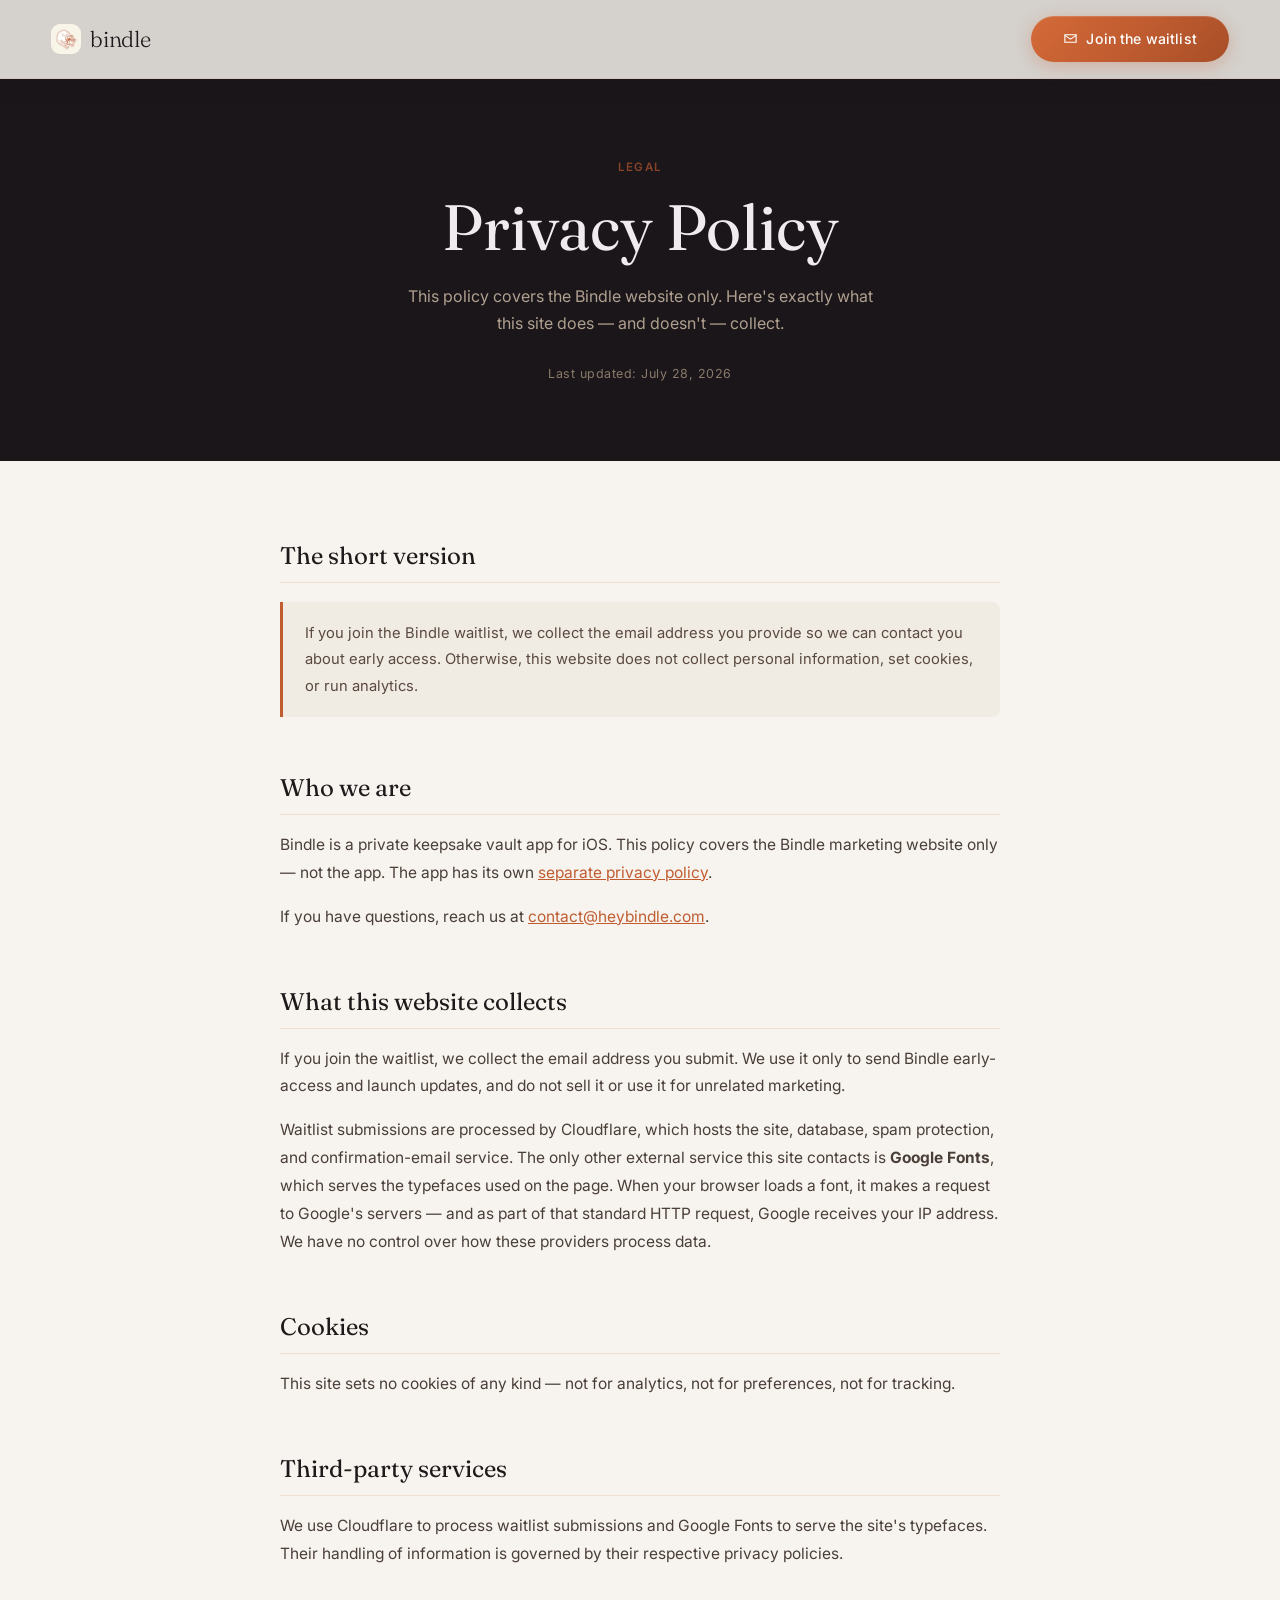
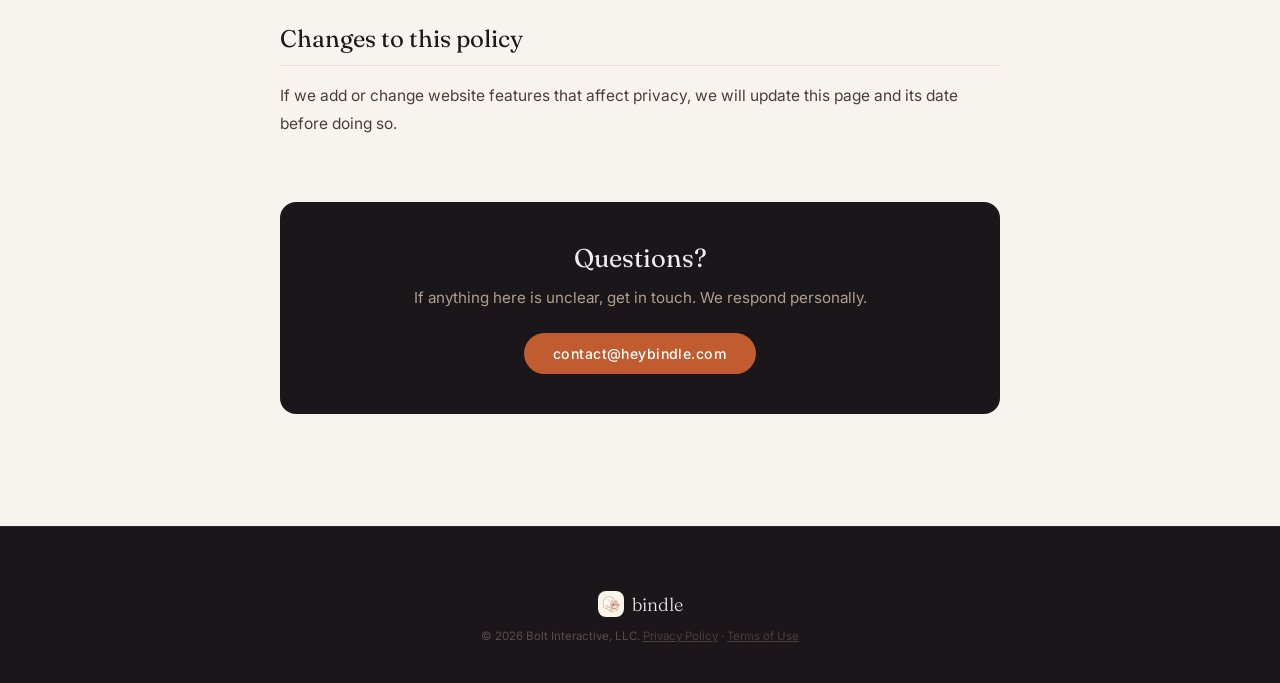
==== privacy.html @ 2f524a89 "Add security headers and SRI hashes Fixes scan findings: missing CSP, HSTS, and anti-clickjacking he" ====
<!DOCTYPE html>
<html lang="en">
<head>
  <meta charset="UTF-8" />
  <meta name="viewport" content="width=device-width, initial-scale=1.0" />
  <title>Privacy Policy — Bindle</title>
  <meta name="description" content="Bindle's privacy policy. Your memories are yours — here's exactly what we collect and why." />
  <link rel="preconnect" href="https://fonts.googleapis.com" />
  <link rel="preconnect" href="https://fonts.gstatic.com" crossorigin />
  <link href="https://fonts.googleapis.com/css2?family=Fraunces:ital,opsz,wght@0,9..144,300;0,9..144,400;0,9..144,500;1,9..144,300;1,9..144,400&family=Inter:wght@300;400;500;600&display=swap" rel="stylesheet" />
  <link rel="stylesheet" href="styles.css" integrity="sha384-Bu94UGsKveaoNp4LS4nYqCqPgjZQtyQKt2+a10czZkwVG4edjIp5UFB+manU5DNC" />
  <link rel="icon" type="image/png" sizes="32x32" href="img/favicon-32.png" />
  <link rel="apple-touch-icon" sizes="180x180" href="img/favicon-180.png" />
  <style>

    /* ── Privacy page layout ── */
    .privacy-hero {
      background: var(--dark);
      padding: 10rem 2rem 5rem;
      text-align: center;
    }

    .privacy-hero .eyebrow {
      color: var(--accent);
      font-family: var(--sans);
      font-size: .72rem;
      font-weight: 600;
      letter-spacing: .12em;
      text-transform: uppercase;
      margin-bottom: 1rem;
    }

    .privacy-hero h1 {
      font-family: var(--serif);
      font-size: clamp(2.4rem, 6vw, 4rem);
      font-weight: 400;
      color: var(--text-light);
      line-height: 1.15;
      margin-bottom: 1.2rem;
    }

    .privacy-hero h1 em {
      font-style: italic;
      color: var(--soft);
    }

    .privacy-hero .subtitle {
      font-family: var(--sans);
      font-size: 1rem;
      color: var(--text-dim);
      max-width: 480px;
      margin: 0 auto;
      line-height: 1.7;
    }

    .privacy-hero .updated {
      margin-top: 1.8rem;
      font-size: .78rem;
      color: var(--text-muted);
      letter-spacing: .04em;
    }

    /* ── Content area ── */
    .privacy-body {
      background: var(--cream);
      padding: 5rem 2rem 7rem;
    }

    .privacy-container {
      max-width: 720px;
      margin: 0 auto;
    }

    /* ── Sections ── */
    .privacy-section {
      margin-bottom: 3.5rem;
    }

    .privacy-section h2 {
      font-family: var(--serif);
      font-size: 1.5rem;
      font-weight: 400;
      color: var(--text-dark);
      margin-bottom: 1rem;
      padding-bottom: .75rem;
      border-bottom: 1px solid var(--border-light);
    }

    .privacy-section p {
      font-family: var(--sans);
      font-size: .97rem;
      color: #4A3F38;
      line-height: 1.8;
      margin-bottom: 1rem;
    }

    .privacy-section p:last-child {
      margin-bottom: 0;
    }

    .privacy-section ul {
      list-style: none;
      padding: 0;
      margin: .75rem 0 1rem;
    }

    .privacy-section ul li {
      font-family: var(--sans);
      font-size: .97rem;
      color: #4A3F38;
      line-height: 1.7;
      padding: .4rem 0 .4rem 1.4rem;
      position: relative;
    }

    .privacy-section ul li::before {
      content: '';
      position: absolute;
      left: 0;
      top: .9rem;
      width: 6px;
      height: 6px;
      border-radius: 50%;
      background: var(--accent);
      opacity: .6;
    }

    /* ── Highlight box ── */
    .privacy-callout {
      background: #F0EBE3;
      border-left: 3px solid var(--accent);
      border-radius: 0 8px 8px 0;
      padding: 1.1rem 1.4rem;
      margin: 1.2rem 0;
    }

    .privacy-callout p {
      margin: 0 !important;
      font-size: .92rem !important;
      color: #5A4A40 !important;
    }

    /* ── Contact block ── */
    .privacy-contact {
      background: var(--dark);
      border-radius: 16px;
      padding: 2.5rem;
      text-align: center;
      margin-top: 4rem;
    }

    .privacy-contact h2 {
      font-family: var(--serif);
      font-size: 1.6rem;
      font-weight: 400;
      color: var(--text-light);
      margin-bottom: .7rem;
      border: none;
      padding: 0;
    }

    .privacy-contact p {
      color: var(--text-dim);
      font-size: .95rem;
      line-height: 1.7;
      margin-bottom: 1.4rem;
    }

    .privacy-contact a.contact-link {
      display: inline-block;
      background: var(--accent);
      color: #fff;
      font-family: var(--sans);
      font-size: .88rem;
      font-weight: 500;
      letter-spacing: .03em;
      padding: .75rem 1.8rem;
      border-radius: 100px;
      transition: background .2s ease, transform .2s ease;
    }

    .privacy-contact a.contact-link:hover {
      background: var(--accent-deep);
      transform: translateY(-1px);
    }

    /* ── Footer tweaks on this page ── */
    footer {
      border-top: 1px solid var(--border-dark);
    }

  </style>
</head>
<body>

<!-- ══════════════════════════════════════
     NAV
══════════════════════════════════════ -->
<div class="top-scrim" aria-hidden="true"></div>

<nav class="site-nav scrolled light-bg" style="background: rgba(247,244,239,0.85); backdrop-filter: blur(8px); -webkit-backdrop-filter: blur(8px); border-bottom-color: rgba(192,92,48,.1);">
  <a class="nav-brand" href="index.html">
    <img class="nav-mark" src="img/bindle-mark@2x.png" width="30" height="30" alt="" aria-hidden="true" />
    <span class="nav-wordmark" style="color: var(--text-dark);">bindle</span>
  </a>
  <a href="index.html#waitlist" class="btn-cta nav-cta"><svg class="waitlist-icon" width="15" height="15" viewBox="0 0 24 24" fill="none" stroke="currentColor" stroke-width="1.8" aria-hidden="true"><path d="M3 6h18v12H3z"/><path d="m3 7 9 6 9-6"/></svg>Join the waitlist</a>
</nav>


<!-- ══════════════════════════════════════
     HERO
══════════════════════════════════════ -->
<section class="privacy-hero">
  <p class="eyebrow">Legal</p>
  <h1>Privacy Policy</h1>
  <p class="subtitle">This policy covers the Bindle website only. Here's exactly what this site does — and doesn't — collect.</p>
  <p class="updated">Last updated: July 28, 2026</p>
</section>


<!-- ══════════════════════════════════════
     BODY
══════════════════════════════════════ -->
<div class="privacy-body">
  <div class="privacy-container">

    <div class="privacy-section">
      <h2>The short version</h2>
      <div class="privacy-callout">
        <p>If you join the Bindle waitlist, we collect the email address you provide so we can contact you about early access. Otherwise, this website does not collect personal information, set cookies, or run analytics.</p>
      </div>
    </div>

    <div class="privacy-section">
      <h2>Who we are</h2>
      <p>Bindle is a private keepsake vault app for iOS. This policy covers the Bindle marketing website only — not the app. The app has its own <a href="app/privacy" style="color: var(--accent); text-decoration: underline;">separate privacy policy</a>.</p>
      <p>If you have questions, reach us at <a href="mailto:contact@heybindle.com" style="color: var(--accent); text-decoration: underline;">contact@heybindle.com</a>.</p>
    </div>

    <div class="privacy-section">
      <h2>What this website collects</h2>
      <p>If you join the waitlist, we collect the email address you submit. We use it only to send Bindle early-access and launch updates, and do not sell it or use it for unrelated marketing.</p>
      <p>Waitlist submissions are processed by Cloudflare, which hosts the site, database, spam protection, and confirmation-email service. The only other external service this site contacts is <strong>Google Fonts</strong>, which serves the typefaces used on the page. When your browser loads a font, it makes a request to Google's servers — and as part of that standard HTTP request, Google receives your IP address. We have no control over how these providers process data.</p>
    </div>

    <div class="privacy-section">
      <h2>Cookies</h2>
      <p>This site sets no cookies of any kind — not for analytics, not for preferences, not for tracking.</p>
    </div>

    <div class="privacy-section">
      <h2>Third-party services</h2>
      <p>We use Cloudflare to process waitlist submissions and Google Fonts to serve the site's typefaces. Their handling of information is governed by their respective privacy policies.</p>
    </div>

    <div class="privacy-section">
      <h2>Changes to this policy</h2>
      <p>If we add or change website features that affect privacy, we will update this page and its date before doing so.</p>
    </div>

    <div class="privacy-contact">
      <h2>Questions?</h2>
      <p>If anything here is unclear, get in touch. We respond personally.</p>
      <a href="mailto:contact@heybindle.com" class="contact-link">contact@heybindle.com</a>
    </div>

  </div>
</div>


<!-- ══════════════════════════════════════
     FOOTER
══════════════════════════════════════ -->
<footer>
  <div class="footer-brand">
    <img class="footer-mark" src="img/bindle-mark.png" width="26" height="26" alt="" aria-hidden="true" />
    <span class="footer-name">bindle</span>
  </div>
  <p class="footer-copy">© 2026 Bolt Interactive, LLC. <a href="privacy.html" style="color: var(--text-muted); text-decoration: underline;">Privacy Policy</a> · <a href="terms.html" style="color: var(--text-muted); text-decoration: underline;">Terms of Use</a></p>
</footer>

<script src="script.js" integrity="sha384-CTftI41ZEB/Oj8pB1eNiH5JJCjoAihOC46HuhhXPRu0VOkXctW56ovZQukbuFXyQ"></script>
</body>
</html>
---- styles.css ----
/* ════════════════════════════════════════
   ROOT & RESET
════════════════════════════════════════ */
:root {
  --cream:        #F7F4EF;
  --warm-white:   #FAF8F4;
  --dark:         #1A161A;
  --dark-card:    #231D23;
  --accent:       #C05C30;
  --accent-deep:  #A84E28;
  --soft:         #C0A882;
  --text-dark:    #1E191A;
  --text-muted:   #8A7A6A;
  --text-light:   #F0EBEF;
  --text-dim:     #B0A090;
  --border-dark:  rgba(240, 235, 239, 0.08);
  --border-light: rgba(192, 92, 48, 0.14);

  --serif: 'Fraunces', Georgia, serif;
  --sans:  'Inter', system-ui, sans-serif;

  --ease: cubic-bezier(0.16, 1, 0.3, 1);
}


*, *::before, *::after { box-sizing: border-box; margin: 0; padding: 0; }

html {
  scroll-behavior: smooth;
  -webkit-overflow-scrolling: touch; /* momentum scrolling on iOS */
}

body {
  font-family: var(--sans);
  background: var(--dark);
  color: var(--text-dark);
  -webkit-font-smoothing: antialiased;
  overflow-x: hidden;
  /* promote to compositor layer for smoother repaints */
  will-change: scroll-position;
}

a { text-decoration: none; color: inherit; }

.sr-only {

  position: absolute;
  width: 1px;
  height: 1px;
  overflow: hidden;
  clip: rect(0 0 0 0);
  clip-path: inset(50%);
  white-space: nowrap;

}


/* ════════════════════════════════════════
   WAITLIST CONFIRMATION PAGE
════════════════════════════════════════ */
.waitlist-confirmed-page {
  min-height: 100svh;
  background:
    radial-gradient(ellipse 85% 70% at 15% 5%, rgba(192, 92, 48, 0.3), transparent 58%),
    radial-gradient(ellipse 65% 55% at 85% 100%, rgba(120, 40, 20, 0.2), transparent 65%),
    var(--dark);
  color: var(--text-light);
}

.waitlist-confirmed-main {
  min-height: 100svh;
  display: grid;
  place-items: center;
  padding: 2rem;
  position: relative;
  overflow: hidden;
}

.waitlist-confirmed-main::before {
  content: '';
  position: absolute;
  inset: 0;
  pointer-events: none;
  background-image: repeating-linear-gradient(90deg, transparent 0, transparent 28px, rgba(255, 255, 255, 0.025) 28px, rgba(255, 255, 255, 0.025) 29px);
  -webkit-mask-image: radial-gradient(ellipse 100% 90% at 50% 0%, black 0, transparent 80%);
  mask-image: radial-gradient(ellipse 100% 90% at 50% 0%, black 0, transparent 80%);
}

.waitlist-confirmed-brand {
  position: absolute;
  top: 2rem;
  left: 2rem;
  z-index: 1;
  display: flex;
  align-items: center;
  gap: .55rem;
  font-family: var(--serif);
  font-size: 1.4rem;
  font-weight: 300;
}

.waitlist-confirmed-brand img {
  width: 34px;
  height: 34px;
  border-radius: 10px;
}

.waitlist-confirmed-card {
  position: relative;
  z-index: 1;
  width: min(100%, 36rem);
  padding: clamp(2.5rem, 7vw, 4.5rem);
  text-align: center;
  background: rgba(35, 29, 35, 0.78);
  border: 1px solid var(--border-dark);
  border-radius: 1.5rem;
  box-shadow: 0 2rem 5rem rgba(0, 0, 0, 0.28);
  backdrop-filter: blur(14px);
}

.waitlist-confirmed-check {
  display: grid;
  place-items: center;
  width: 3.75rem;
  height: 3.75rem;
  margin: 0 auto 1.75rem;
  border: 1px solid rgba(192, 92, 48, 0.7);
  border-radius: 50%;
  color: #fff;
  font-size: 1.75rem;
  background: var(--accent);
}

.waitlist-confirmed-eyebrow {
  margin-bottom: 1rem;
  color: var(--accent);
  font-size: .72rem;
  font-weight: 600;
  letter-spacing: .2em;
}

.waitlist-confirmed-card h1 {
  margin-bottom: 1rem;
  font-family: var(--serif);
  font-size: clamp(2.5rem, 7vw, 4rem);
  font-weight: 300;
  line-height: 1.05;
}

.waitlist-confirmed-card p:not(.waitlist-confirmed-eyebrow) {
  max-width: 34ch;
  margin: 0 auto;
  color: rgba(240, 235, 239, 0.72);
  font-size: 1rem;
  font-weight: 300;
  line-height: 1.7;
}

.waitlist-confirmed-button {
  display: inline-flex;
  margin-top: 2rem;
}


/* ════════════════════════════════════════
   NAV
════════════════════════════════════════ */
.site-nav {
  position: fixed;
  top: 0; left: 0; right: 0;
  z-index: 100;
  display: flex;
  align-items: center;
  justify-content: space-between;
  padding: 1rem 2rem;
  /* start fully transparent */
  background: transparent;
  backdrop-filter: blur(0px);
  -webkit-backdrop-filter: blur(0px);
  border-bottom: 1px solid transparent;
  transition: background .4s ease, backdrop-filter .4s ease, border-color .4s ease;
}

/* stays transparent when scrolled — only blur, no fill */
.site-nav.scrolled {
  backdrop-filter: blur(6px);
  -webkit-backdrop-filter: blur(6px);
}

/* over a light section — flip text to dark, still no background fill */
.site-nav.light-bg .nav-wordmark { color: var(--text-dark); }
.site-nav.light-bg .nav-cta {
  background: var(--accent);
  color: #fff;
}

.nav-brand {
  display: flex;
  align-items: center;
  gap: .55rem;
  transition: opacity .2s ease;
}

.nav-brand:hover { opacity: .75; }

.nav-mark { width: 30px; height: 30px; border-radius: 9px; display: block; }

.nav-wordmark {
  font-family: var(--serif);
  font-weight: 300;
  font-size: 1.4rem;
  color: var(--text-light);
  letter-spacing: -.01em;
  line-height: 1;
  transition: color .4s ease;
}

.nav-cta {
  padding: .6rem 1.25rem;
  font-size: .8rem;
}


/* ════════════════════════════════════════
   HERO
════════════════════════════════════════ */
.hero {
  min-height: 100svh;
  background: var(--dark);
  display: flex;
  flex-direction: column;
  align-items: center;
  justify-content: center;
  text-align: center;
  padding: 8rem 2rem 7rem;
  position: relative;
  overflow: hidden;
}

/* ── Warm gradient wash (top-left amber bloom) ── */
.hero::before {
  content: '';
  position: absolute;
  inset: 0;
  pointer-events: none;
  background:
    radial-gradient(ellipse 90% 70% at 20% 10%,  rgba(192, 92, 48, 0.28) 0%,  transparent 55%),
    radial-gradient(ellipse 60% 50% at 75% 80%,  rgba(120, 40, 20, 0.15)  0%,  transparent 60%),
    radial-gradient(ellipse 50% 40% at 55% 40%,  rgba(210, 140, 40, 0.10) 0%,  transparent 50%);
  animation: gradient-breathe 14s ease-in-out infinite alternate;
}

/* ── Vertical light-streak lines (like the reference) ── */
.hero::after {
  content: '';
  position: absolute;
  inset: 0;
  pointer-events: none;
  /* thin vertical streaks that fade out toward center & bottom */
  background-image: repeating-linear-gradient(
    90deg,
    transparent                     0px,
    transparent                     28px,
    rgba(255, 255, 255, 0.022)      28px,
    rgba(255, 255, 255, 0.022)      29px
  );
  /* vignette mask so streaks only show at the top and edges */
  -webkit-mask-image: radial-gradient(ellipse 100% 80% at 50% 0%, black 20%, transparent 75%);
  mask-image:         radial-gradient(ellipse 100% 80% at 50% 0%, black 20%, transparent 75%);
  animation: streaks-drift 20s ease-in-out infinite alternate;
}

@keyframes gradient-breathe {
  0%   { opacity: 1;    transform: scale(1)    translateY(0); }
  100% { opacity: 0.75; transform: scale(1.06) translateY(-20px); }
}

@keyframes streaks-drift {
  0%   { transform: translateX(0); }
  100% { transform: translateX(-29px); } /* shift by exactly one stripe repeat */
}

/* ── Floating colour orbs ── */
.hero-orb {
  position: absolute;
  border-radius: 50%;
  filter: blur(90px);
  pointer-events: none;
  /* promote to own compositing layer so blur doesn't re-paint on move */
  will-change: transform;
  transform: translateZ(0);
}

.hero-orb-a {
  width: 600px; height: 600px;
  background: radial-gradient(circle, rgba(192, 92, 48, 0.22) 0%, transparent 70%);
  top: -15%; left: -10%;
  animation: orb-drift-a 18s ease-in-out infinite alternate;
}

.hero-orb-b {
  width: 380px; height: 380px;
  background: radial-gradient(circle, rgba(220, 160, 40, 0.12) 0%, transparent 70%);
  top: 10%; right: 5%;
  animation: orb-drift-b 22s ease-in-out infinite alternate;
}

.hero-orb-c {
  width: 320px; height: 320px;
  background: radial-gradient(circle, rgba(90, 30, 60, 0.14) 0%, transparent 70%);
  bottom: 10%; left: 30%;
  animation: orb-drift-c 26s ease-in-out infinite alternate;
}

@keyframes orb-drift-a {
  0%   { transform: translate(0,   0)    scale(1); }
  100% { transform: translate(60px, 80px) scale(1.12); }
}
@keyframes orb-drift-b {
  0%   { transform: translate(0,   0)     scale(1); }
  100% { transform: translate(-50px,-60px) scale(0.88); }
}
@keyframes orb-drift-c {
  0%   { transform: translate(0,  0)    scale(1); }
  100% { transform: translate(40px,50px) scale(1.2); }
}

/* ── Noise + grain layer (shared) ── */
.hero-grain,
.section-grain {
  position: absolute;
  inset: 0;
  pointer-events: none;
  background-image: url("data:image/svg+xml,%3Csvg viewBox='0 0 512 512' xmlns='http://www.w3.org/2000/svg'%3E%3Cfilter id='n'%3E%3CfeTurbulence type='fractalNoise' baseFrequency='0.75' numOctaves='4' stitchTiles='stitch'/%3E%3C/filter%3E%3Crect width='100%25' height='100%25' filter='url(%23n)'/%3E%3C/svg%3E");
  background-size: 180px 180px;
  opacity: .055;
  mix-blend-mode: overlay;
}

.hero-inner {
  display: flex;
  flex-direction: column;
  align-items: center;
}

/* Infinity logo */
.logo-wrap { margin-bottom: 2rem; }

.infinity-svg { width: 110px; height: 55px; }

.inf-path {
  stroke-dasharray: 1;
  stroke-dashoffset: 1;
  animation: draw-path 2s var(--ease) forwards 0.3s;
}

@keyframes draw-path {
  to { stroke-dashoffset: 0; }
}

/* Wordmark */
.wordmark {
  font-family: var(--serif);
  font-weight: 300;
  font-size: clamp(4.5rem, 14vw, 7.5rem);
  letter-spacing: -.015em;
  color: var(--text-light);
  line-height: 1;
  margin-bottom: 1.5rem;
  opacity: 0;
  animation: fade-up .9s var(--ease) forwards 1.1s;
}

.hero-rule {
  width: 36px;
  height: 1px;
  background: var(--accent);
  margin-bottom: 1.5rem;
  opacity: 0;
  animation: fade-in .5s ease forwards 1.6s;
}

.hero-italic {
  font-family: var(--serif);
  font-style: italic;
  font-weight: 300;
  font-size: clamp(2.8rem, 8vw, 5.5rem);
  color: var(--text-light); /* full weight — primary headline */
  margin-bottom: 1.25rem;
  line-height: 1.1;
  opacity: 0;
  animation: fade-up .7s var(--ease) forwards 0.4s;
}

.hero-caps {
  font-family: var(--sans);
  font-size: clamp(.65rem, 1.8vw, .8rem);
  font-weight: 600;
  letter-spacing: .25em;
  text-transform: uppercase;
  color: var(--accent);
  opacity: 0; /* accent label — let accent colour do the work */
  margin-bottom: 2.75rem;
  animation: fade-up .7s var(--ease) forwards 0.8s;
}

.hero-sub {
  font-family: var(--sans);
  font-size: clamp(.9rem, 2vw, 1.1rem);
  font-weight: 300;
  color: rgba(240, 235, 239, 0.6); /* supporting copy — pulled back */
  max-width: 42ch;
  margin: 0 auto 2.75rem;
  line-height: 1.7;
  opacity: 0;
  animation: fade-up .7s var(--ease) forwards 1s;
}

/* Pill row */
.feature-pills {
  display: flex;
  align-items: center;
  gap: .75rem;
  margin-bottom: 3rem;
  opacity: 0;
  animation: fade-up .7s var(--ease) forwards 1.1s;
}

.pill {
  display: flex;
  align-items: center;
  gap: .4rem;
  padding: .45rem 1rem;
  background: rgba(255, 255, 255, 0.06);
  backdrop-filter: blur(12px);
  -webkit-backdrop-filter: blur(12px);
  border: 1px solid rgba(255, 255, 255, 0.1);
  border-radius: 100px;
  font-size: .72rem;
  color: var(--text-dim);
  letter-spacing: .03em;
}

.pill svg { opacity: .65; flex-shrink: 0; }

.pill-dot { color: rgba(240,235,239,.2); font-size: 1.1rem; line-height: 1; }

/* CTA button */
.btn-cta {
  display: inline-flex;
  align-items: center;
  gap: .55rem;
  padding: .9rem 2rem;
  background: linear-gradient(135deg, #D46A38 0%, #C05C30 50%, #A84E28 100%);
  color: #fff;
  border-radius: 100px;
  font-family: var(--sans);
  font-weight: 500;
  font-size: .88rem;
  letter-spacing: .01em;
  position: relative;
  overflow: hidden;
  box-shadow: 0 4px 20px rgba(192, 92, 48, .3), 0 1px 0 rgba(255,255,255,.15) inset;
  transition: transform .25s var(--ease), box-shadow .25s;
}

/* shimmer sweep on hover */
.btn-cta::after {
  content: '';
  position: absolute;
  inset: 0;
  background: linear-gradient(105deg, transparent 40%, rgba(255,255,255,.18) 50%, transparent 60%);
  transform: translateX(-100%);
  transition: transform .5s var(--ease);
}

.btn-cta:hover::after { transform: translateX(100%); }

.btn-cta:hover {
  transform: translateY(-3px);
  box-shadow: 0 18px 40px rgba(192, 92, 48, .4), 0 1px 0 rgba(255,255,255,.15) inset;
}

/* Physical press feel */
.btn-cta:active {
  transform: translateY(1px) scale(0.97);
  box-shadow: 0 4px 12px rgba(192, 92, 48, .3);
  transition: transform .1s ease, box-shadow .1s ease;
}

.hero-btn {
  opacity: 0;
  animation: fade-up .7s var(--ease) forwards 1.4s;
}

/* Scroll hint */
.scroll-hint {
  position: absolute;
  bottom: 2.5rem;
  left: 50%;
  transform: translateX(-50%);
  opacity: 0;
  animation: fade-in 1s ease forwards 3.2s;
}

.scroll-line {
  width: 1px;
  height: 52px;
  background: linear-gradient(to bottom, var(--accent), transparent);
  margin: 0 auto;
  transform-origin: top;
  animation: scroll-breathe 2.4s ease-in-out infinite 3.8s;
}

@keyframes scroll-breathe {
  0%, 100% { opacity: .35; transform: scaleY(1); }
  50%       { opacity: 1;   transform: scaleY(.7); }
}


/* ════════════════════════════════════════
   SHARED UTILITIES
════════════════════════════════════════ */
.container {
  max-width: 1080px;
  margin: 0 auto;
  padding: 0 2rem;
}

.eyebrow {
  font-family: var(--sans);
  font-size: .68rem;
  font-weight: 600;
  letter-spacing: .2em;
  text-transform: uppercase;
  color: var(--text-muted);
  opacity: .65; /* directional label — secondary importance */
  margin-bottom: .85rem;
}

.light-eye { color: var(--text-dim); opacity: .55; }

.section-heading {
  font-family: var(--serif);
  font-weight: 400;
  font-size: clamp(2rem, 5vw, 3.2rem);
  color: var(--text-dark);
  line-height: 1.1;
  margin-bottom: 1rem;
}

.section-sub {
  font-size: .95rem;
  line-height: 1.75;
  color: var(--text-muted);
  max-width: 580px;
  margin: 0 auto 4rem;
}

/* Scroll reveal */
.reveal {
  opacity: 0;
  transform: translateY(26px);
  transition: opacity .7s var(--ease), transform .7s var(--ease);
}

.reveal.visible {
  opacity: 1;
  transform: translateY(0);
}


/* ════════════════════════════════════════
   PILLARS
════════════════════════════════════════ */
.pillars-section {
  background: var(--cream);
  padding: 8rem 2rem;
  text-align: center;
}

.pillar-grid {
  display: grid;
  grid-template-columns: repeat(auto-fit, minmax(240px, 1fr));
  gap: 1.25rem;
  max-width: 960px;
  margin: 4rem auto 0;
}

.pillar-card {
  will-change: transform;
  transform-style: preserve-3d;
  position: relative;
  overflow: hidden;
  /* warm dark parchment — belongs to the same palette as the hero */
  background: linear-gradient(160deg, #28201E 0%, #211A18 100%);
  border: 1px solid rgba(192, 92, 48, 0.12);
  border-top-color: rgba(192, 92, 48, 0.22); /* faint warm top rim */
  border-radius: 16px;
  padding: 2rem 1.75rem 2.25rem;
  text-align: left;
  box-shadow: 0 8px 32px rgba(0, 0, 0, 0.3);
  transition: transform .35s var(--ease), box-shadow .35s ease, border-color .35s ease;
}

.pillar-card:hover {
  border-color: rgba(192, 92, 48, 0.28);
  border-top-color: rgba(192, 92, 48, 0.45);
  box-shadow: 0 16px 48px rgba(0, 0, 0, 0.35), 0 0 0 0 transparent;
}

/* thin amber left-edge accent line */
.pillar-card::before {
  content: '';
  position: absolute;
  top: 20%;
  left: 0;
  width: 2px;
  height: 60%;
  border-radius: 0 2px 2px 0;
  background: linear-gradient(to bottom, transparent, rgba(192, 92, 48, 0.5), transparent);
  opacity: 0;
  transition: opacity .35s ease;
}

.pillar-card:hover::before { opacity: 1; }

.pillar-icon {
  width: 36px;
  height: 36px;
  background: rgba(192, 92, 48, 0.1);
  border: none;
  border-radius: 10px;
  display: flex;
  align-items: center;
  justify-content: center;
  margin-bottom: 1.5rem;
  color: var(--accent);
}

.pillar-icon svg { width: 18px; height: 18px; }

.pillar-card h3 {
  font-family: var(--serif);
  font-weight: 400;
  font-size: 1.3rem;
  color: rgba(240, 235, 232, 0.92);
  margin-bottom: .5rem;
  letter-spacing: -.01em;
}

.pillar-card p {
  font-size: .875rem;
  line-height: 1.75;
  color: rgba(190, 175, 165, 0.65);
}


/* ════════════════════════════════════════
   SHOWCASE SECTIONS
════════════════════════════════════════ */
.showcase { padding: 8rem 0; position: relative; }

/* ── Margin deco shapes — desktop only ── */
.showcase-deco {
  position: absolute;
  top: 50%;
  transform: translateY(-50%);
  opacity: 0;
  transition: opacity 1s var(--ease);
  pointer-events: none;
}

.showcase-deco.visible { opacity: 1; }

.showcase-deco--left  { left: 2rem; }
.showcase-deco--right { right: 2rem; }

.showcase-deco svg { display: block; overflow: visible; }

/* Hide below 1300px where margins don't exist */
@media (max-width: 1300px) {
  .showcase-deco { display: none; }
}

.dark-section {
  background: var(--dark);
  position: relative;
  overflow: hidden;
}

/* Muted streak + grain on dark showcase sections for visual continuity */
.dark-section::before {
  content: '';
  position: absolute;
  inset: 0;
  pointer-events: none;
  background:
    radial-gradient(ellipse 70% 60% at 10% 50%, rgba(192, 92, 48, 0.08) 0%, transparent 60%),
    radial-gradient(ellipse 50% 50% at 90% 50%, rgba(120, 40, 20, 0.06) 0%, transparent 60%);
}

.dark-section::after {
  content: '';
  position: absolute;
  inset: 0;
  pointer-events: none;
  background-image: repeating-linear-gradient(
    90deg,
    transparent 0px,
    transparent 28px,
    rgba(255, 255, 255, 0.012) 28px,
    rgba(255, 255, 255, 0.012) 29px
  );
  -webkit-mask-image: linear-gradient(180deg, transparent 0%, black 30%, black 70%, transparent 100%);
  mask-image:         linear-gradient(180deg, transparent 0%, black 30%, black 70%, transparent 100%);
}
.light-section { background: var(--warm-white); }
.cream-section { background: var(--cream); }

.showcase-layout {
  display: flex;
  align-items: center;
  gap: 5rem;
}

.showcase-layout.reverse { flex-direction: row-reverse; }

.showcase-text { flex: 1; min-width: 0; }

/* Display headings inside showcases */
.display-light {
  font-family: var(--serif);
  font-weight: 300;
  font-size: clamp(2.2rem, 5vw, 3.4rem);
  color: var(--text-light); /* primary — full opacity */
  line-height: 1.1;
  margin-bottom: 1.25rem;
}

.display-dark {
  font-family: var(--serif);
  font-weight: 400;
  font-size: clamp(2.2rem, 5vw, 3.4rem);
  color: var(--text-dark); /* primary — full opacity */
  line-height: 1.1;
  margin-bottom: 1.25rem;
}

.display-dark em {
  font-style: italic;
  color: var(--accent);
}

.body-light {
  font-size: .95rem;
  line-height: 1.75;
  color: rgba(240, 235, 239, 0.55); /* supporting — pulled back */
  max-width: 420px;
}

.body-dark {
  font-size: .95rem;
  line-height: 1.75;
  color: rgba(30, 25, 26, 0.55); /* supporting — pulled back */
  max-width: 420px;
}

.showcase-phone {
  flex: 1;
  display: flex;
  justify-content: center;
}

.phone-wrap {
  position: relative;
  transition: transform .35s var(--ease), filter .35s ease;
}

.phone-wrap:hover {
  transform: translateY(-8px) scale(1.02);
  filter: drop-shadow(0 24px 40px rgba(0,0,0,.35));
}


/* ════════════════════════════════════════
   PHONE MOCKUP BASE
════════════════════════════════════════ */
.phone {
  width: 255px;
  aspect-ratio: 390 / 844;
  border-radius: 42px;
  overflow: hidden;
  position: relative;
  display: flex;
  flex-direction: column;
}

.phone-screen {
  flex: 1;
  overflow: hidden;
  display: flex;
  flex-direction: column;
  min-height: 0;
}

.dark-phone {
  background: var(--dark);
  border: 1px solid rgba(255,255,255,.07);
  box-shadow: 0 50px 90px rgba(0,0,0,.55), 0 0 0 1px rgba(255,255,255,.04);
}

.light-phone {
  background: var(--warm-white);
  border: 1px solid rgba(0,0,0,.07);
  box-shadow: 0 40px 80px rgba(0,0,0,.2);
}

.phone-notch {
  width: 96px;
  height: 22px;
  border-radius: 0 0 14px 14px;
  margin: 0 auto;
  position: relative;
  z-index: 2;
}

.dark-notch  { background: var(--dark); }
.light-notch { background: var(--cream); }


/* ── App bar ── */
.app-bar {
  display: flex;
  align-items: center;
  justify-content: space-between;
  padding: 8px 14px 6px;
  background: var(--dark);
}

.app-bar-title {
  font-family: var(--serif);
  font-size: 1.25rem;
  font-weight: 400;
  color: var(--text-light);
}

.display-sm {
  font-family: var(--serif);
  font-size: 1.25rem;
  font-weight: 400;
}

.app-bar-right { display: flex; align-items: center; gap: 7px; }

.icon-badge {
  width: 26px; height: 26px;
  border-radius: 50%;
  background: rgba(240,235,239,.08);
  display: flex; align-items: center; justify-content: center;
  font-size: 11px;
}

.avatar-dot {
  width: 26px; height: 26px;
  border-radius: 50%;
  background: var(--accent);
  display: flex; align-items: center; justify-content: center;
  font-size: 11px; font-weight: 700; color: #fff;
}


/* ── Vault grid nav ── */
.vg-nav {
  display: flex;
  align-items: center;
  gap: 5px;
  padding: 7px 10px 5px;
  background: #F7F4EF;
}

.vg-back { font-size: 18px; color: var(--text-dark); line-height: 1; }

.vg-pills { display: flex; gap: 4px; flex: 1; }

.vg-pill {
  border: 1px solid rgba(0,0,0,.14);
  border-radius: 100px;
  padding: 3px 8px;
  font-size: 7px;
  color: var(--text-dark);
  cursor: pointer;
  transition: background .15s ease, transform .15s ease;
}

.vg-pill:hover  { background: rgba(0,0,0,.06); }
.vg-pill:active { transform: scale(0.93); background: rgba(0,0,0,.1); }


/* ── Memory grid ── */
.memory-grid {
  display: grid;
  grid-template-columns: 1fr 1fr;
  gap: 5px;
  padding: 5px 8px;
  flex: 1;
  overflow: hidden;
  background: #F7F4EF;
}

.mem-tile {
  border-radius: 10px;
  overflow: hidden;
  position: relative;
  display: flex;
  flex-direction: column;
  padding: 7px;
  min-height: 80px;
}

.mem-fav {
  position: absolute;
  top: 5px; right: 6px;
  font-size: 9px;
  color: rgba(255,255,255,.65);
}

.mem-fav.dark { color: rgba(0,0,0,.25); }

.mem-icon {
  flex: 1;
  display: flex;
  align-items: center;
  justify-content: center;
  font-size: 20px;
}

.mem-play {
  flex: 1;
  display: flex;
  align-items: center;
  justify-content: center;
  font-size: 16px;
  color: rgba(255,255,255,.9);
}

.mem-report {
  flex: 1;
  padding: 2px 0;
}

.mem-report-title {
  font-size: 5.5px;
  font-weight: 700;
  letter-spacing: .08em;
  color: var(--text-muted);
  margin-bottom: 3px;
}

.mem-report-row {
  display: flex;
  justify-content: space-between;
  font-size: 6.5px;
  color: var(--text-dark);
  border-bottom: 1px solid rgba(0,0,0,.07);
  padding: 2px 0;
}

.grade { color: var(--accent); font-weight: 600; }

.mem-letter { flex: 1; padding: 2px 0; }

.letter-salutation {
  font-size: 6.5px;
  font-style: italic;
  color: rgba(0,0,0,.5);
  margin-bottom: 5px;
}

.letter-line {
  height: 1px;
  background: rgba(0,0,0,.18);
  border-radius: 1px;
  margin-bottom: 4px;
}

.letter-line.short { width: 55%; }

.mem-info { margin-top: auto; }

.mem-title {
  font-size: 7.5px;
  font-weight: 600;
  color: rgba(255,255,255,.95);
  line-height: 1.2;
}

.mem-title.dark-txt { color: var(--text-dark); }

.mem-date {
  font-size: 6px;
  color: rgba(255,255,255,.6);
  margin-top: 1px;
}

.mem-date.dark-txt { color: var(--text-muted); }


/* ── Vault list ── */
.vault-list {
  padding: 6px 10px 4px;
  background: var(--dark);
  display: flex;
  flex-direction: column;
  gap: 5px;
  flex: 1;
  overflow: hidden;
}

.vault-row {
  background: var(--dark-card);
  border-radius: 12px;
  padding: 9px 11px;
  display: flex;
  align-items: center;
  gap: 8px;
  cursor: pointer;
  transition: background .15s ease, transform .15s ease;
}

.vault-row:hover  { background: #2C2426; }
.vault-row:active { transform: scale(0.97); background: #322628; }

.v-emoji { font-size: 17px; flex-shrink: 0; }

.v-info { flex: 1; min-width: 0; }

.v-name {
  font-size: 10px; font-weight: 600;
  color: var(--text-light);
  white-space: nowrap; overflow: hidden; text-overflow: ellipsis;
}

.v-count { font-size: 8.5px; color: var(--text-dim); margin-top: 1px; }

.v-shared { display: flex; align-items: center; gap: 3px; margin-top: 4px; }

.v-private { font-size: 8px; color: var(--text-dim); margin-top: 4px; }

.dot-avatar {
  width: 13px; height: 13px;
  border-radius: 50%;
  display: inline-flex; align-items: center; justify-content: center;
  font-size: 6.5px; font-weight: 700; color: #fff;
  flex-shrink: 0;
}

.shared-txt { font-size: 7.5px; color: var(--text-dim); margin-left: 2px; }

.v-chev { color: var(--text-dim); font-size: 15px; flex-shrink: 0; }

.vault-new {
  background: rgba(192,92,48,.09);
  border: 1px dashed rgba(192,92,48,.3);
  border-radius: 12px;
  padding: 9px 11px;
  display: flex; align-items: center; gap: 8px;
}

.new-plus {
  width: 20px; height: 20px;
  border-radius: 6px; background: var(--accent);
  display: flex; align-items: center; justify-content: center;
  font-size: 14px; line-height: 1; color: #fff; font-weight: 300;
}

.new-label { font-size: 10px; font-weight: 500; color: var(--accent); }


/* ── Tab bar ── */
.tab-bar {
  display: flex;
  justify-content: space-around;
  padding: 9px 0 14px;
  background: var(--warm-white);
  border-top: 1px solid rgba(0,0,0,.06);
}

.dark-tab {
  background: var(--dark);
  border-top: 1px solid var(--border-dark);
}

.tab {
  display: flex; flex-direction: column; align-items: center; gap: 3px;
  font-size: 8.5px; color: var(--text-muted);
  cursor: pointer;
  transition: transform .15s ease, opacity .15s ease;
}

.tab:hover  { opacity: .75; }
.tab:active { transform: scale(0.88); }

.dark-tab .tab { color: var(--text-dim); }

.tab-active { color: var(--text-dark) !important; }
.dark-tab .tab-active { color: var(--text-light) !important; }

.tab-accent { color: var(--accent) !important; }


/* ── Scan screen ── */
.scan-bar {
  padding: 8px 14px;
  background: var(--cream);
  display: flex; align-items: center; justify-content: center;
}

.scan-title {
  font-size: .65rem; font-weight: 700; letter-spacing: .18em;
  color: var(--text-dark);
}

.scan-view {
  background: var(--cream);
  display: flex; flex-direction: column; align-items: center;
  padding-bottom: 6px;
}

.scan-frame {
  width: 218px; min-height: 270px;
  background: #F0EBE0;
  border-radius: 6px;
  position: relative;
  display: flex; flex-direction: column; align-items: center;
  justify-content: center;
  overflow: hidden;
}

.corner-tl, .corner-tr, .corner-bl, .corner-br {
  position: absolute; width: 15px; height: 15px;
  border-style: solid; border-color: var(--text-dark);
}
.corner-tl { top:6px; left:6px;  border-width: 2px 0 0 2px; }
.corner-tr { top:6px; right:6px; border-width: 2px 2px 0 0; }
.corner-bl { bottom:6px; left:6px;  border-width: 0 0 2px 2px; }
.corner-br { bottom:6px; right:6px; border-width: 0 2px 2px 0; }

.scan-art { width: 100%; height: auto; display: block; }

.scan-scanning {
  position: absolute; bottom: 9px;
  font-size: 7px; letter-spacing: .14em;
  color: rgba(30,25,26,.5);
}

.scan-btn-row {
  display: flex; justify-content: center; padding: 8px 0 4px;
}

.shutter-btn {
  width: 34px; height: 34px;
  border-radius: 50%;
  background: var(--accent);
  cursor: pointer;
  transition: transform .15s ease, box-shadow .15s ease;
  box-shadow: 0 2px 8px rgba(192, 92, 48, .4);
}

.shutter-btn:hover  { box-shadow: 0 4px 14px rgba(192, 92, 48, .55); transform: scale(1.06); }
.shutter-btn:active { transform: scale(0.9); box-shadow: 0 1px 4px rgba(192, 92, 48, .3); }


/* ── Share screen ── */
.share-screen {
  padding: 11px 13px 10px;
  background: var(--warm-white);
}

.share-head {
  display: flex; align-items: center; justify-content: space-between;
  margin-bottom: 9px;
}

.share-title-text {
  font-family: var(--serif);
  font-size: 1.05rem; font-weight: 500;
  color: var(--text-dark);
}

.share-done-btn {
  font-size: .65rem; color: var(--accent); font-weight: 500;
  padding: 3px 8px;
  border: 1px solid var(--accent); border-radius: 100px;
}

.share-counts {
  background: var(--cream);
  border-radius: 10px;
  padding: 9px;
  display: flex;
  align-items: center;
  margin-bottom: 9px;
}

.share-count-col { flex: 1; text-align: center; }

.share-divider {
  width: 1px; height: 24px;
  background: rgba(192,92,48,.2);
}

.sc-label { font-size: 8px; font-weight: 600; color: var(--text-dark); }
.sc-val   { font-size: 8px; color: var(--text-muted); margin-top: 2px; }

.field-label {
  font-size: 6.5px; font-weight: 700; letter-spacing: .12em;
  color: var(--text-muted);
  margin-bottom: 4px;
}

.collab-title { margin-top: 8px; }

.invite-field {
  background: var(--cream);
  border-radius: 8px;
  padding: 7px 9px;
  font-size: 8.5px; color: var(--text-muted);
  margin-bottom: 7px;
}

.role-row { display: flex; gap: 4px; margin-bottom: 8px; }

.role-opt {
  flex: 1;
  border: 1px solid rgba(0,0,0,.1);
  border-radius: 8px;
  padding: 6px 4px;
  text-align: center;
  font-size: 7.5px; font-weight: 600;
  color: var(--text-muted);
  display: flex; flex-direction: column; align-items: center; gap: 1px;
  cursor: pointer;
  transition: transform .15s ease, border-color .15s ease, background .15s ease;
}

.role-opt:hover  { border-color: rgba(192, 92, 48, .3); background: rgba(192, 92, 48, .04); }
.role-opt:active { transform: scale(0.95); }

.role-opt span { font-size: 6.5px; font-weight: 400; }

.dark-role {
  background: var(--dark);
  border-color: var(--dark);
  color: #fff;
}

.send-invite {
  background: var(--accent);
  color: #fff;
  border-radius: 8px;
  padding: 7px;
  text-align: center;
  font-size: 8.5px; font-weight: 600;
  margin-bottom: 8px;
  cursor: pointer;
  transition: transform .15s ease, filter .15s ease;
  position: relative;
  overflow: hidden;
}

.send-invite:hover  { filter: brightness(1.1); }
.send-invite:active { transform: scale(0.96); filter: brightness(0.95); }

.collab-list { display: flex; flex-direction: column; gap: 6px; }

.collab-row { display: flex; align-items: center; gap: 7px; }

.c-avatar {
  width: 24px; height: 24px;
  border-radius: 50%;
  display: flex; align-items: center; justify-content: center;
  font-size: 7.5px; font-weight: 700; color: #fff;
  flex-shrink: 0;
}

.c-info { flex: 1; min-width: 0; }
.c-name  { font-size: 8.5px; font-weight: 600; color: var(--text-dark); }
.c-email { font-size: 7.5px; color: var(--text-muted); }

.c-status { text-align: right; font-size: 7.5px; color: var(--text-dark); }
.c-role   { font-size: 7.5px; }
.c-badge  { font-size: 7px; margin-top: 1px; }
.accepted { color: #2D7A2D; }
.pending  { color: var(--text-muted); }


/* ── Tags screen ── */
.tag-header {
  display: flex; align-items: center; justify-content: space-between;
  padding: 9px 13px 5px;
  background: #fff;
}

.back-arrow { font-size: 17px; color: var(--text-dark); }

.tag-actions { display: flex; gap: 12px; }

.tag-img { position: relative; overflow: hidden; }

.photo-pill {
  position: absolute; top: 7px; left: 7px;
  background: rgba(0,0,0,.38);
  color: #fff;
  font-size: 6.5px; font-weight: 700; letter-spacing: .1em;
  padding: 2px 6px; border-radius: 4px;
  z-index: 1;
}

.tag-body { padding: 0 13px 10px; background: #fff; }

.field-label-sm {
  font-size: 6.5px; font-weight: 700; letter-spacing: .12em;
  color: var(--text-muted);
  padding-top: 7px;
  margin-bottom: 3px;
}

.tags-row-label { display: flex; align-items: center; justify-content: space-between; }

.edit-tags {
  font-size: 6.5px; font-weight: 400;
  color: var(--accent); letter-spacing: 0;
}

.tag-field-val {
  background: #F5F0EA;
  border-radius: 7px;
  padding: 6px 9px;
  font-size: 9px; color: var(--text-dark);
  margin-bottom: 1px;
}

.tag-date-val {
  display: inline-block;
  background: #F5F0EA;
  border-radius: 7px;
  padding: 5px 9px;
  font-size: 8.5px; color: var(--text-dark);
}

.tag-group { padding-top: 4px; }

.tag-cat-row { display: flex; align-items: center; gap: 4px; margin-bottom: 3px; }
.tag-cat-icon { font-size: 8px; opacity: .55; }
.tag-cat-name { font-size: 6.5px; font-weight: 700; letter-spacing: .1em; color: var(--text-muted); }

.chip-row { display: flex; gap: 4px; flex-wrap: wrap; margin-bottom: 3px; }

.chip {
  padding: 3px 8px;
  border-radius: 100px;
  font-size: 7.5px; font-weight: 500;
}

.filled  { background: var(--accent); color: #fff; }
.outline { border: 1px solid var(--border-light); color: var(--text-muted); }


/* ════════════════════════════════════════
   FINAL CTA
════════════════════════════════════════ */
.final-cta {
  background: radial-gradient(ellipse 70% 60% at 50% 40%, #261F26 0%, var(--dark) 70%);
  padding: 10rem 2rem 9rem;
  text-align: center;
}

.cta-inner { max-width: 580px; margin: 0 auto; }

.inf-sm { width: 70px; height: 35px; margin-bottom: 2.5rem; }

.cta-heading {
  font-family: var(--serif);
  font-weight: 300;
  font-size: clamp(2.75rem, 7vw, 5rem);
  color: var(--text-light);
  line-height: 1.1;
  margin-bottom: 1rem;
}

.cta-sub {
  font-family: var(--sans);
  font-size: .75rem; font-weight: 600;
  letter-spacing: .22em; text-transform: uppercase;
  color: var(--accent);
  margin-bottom: 3rem;
}

.cta-fine {
  margin-top: 1.5rem;
  font-size: .78rem;
  color: var(--text-dim);
  opacity: .5; /* secondary tagline — softened */
  letter-spacing: .03em;
}


/* ════════════════════════════════════════
   SCROLL PROGRESS BAR
════════════════════════════════════════ */
.scroll-progress {
  position: fixed;
  top: 0; left: 0;
  height: 2px;
  width: 0%;
  background: linear-gradient(90deg, var(--accent), #E8903A);
  z-index: 200;
  transition: width .1s linear;
  box-shadow: 0 0 8px rgba(192, 92, 48, .5);
}

/* Gradient scrim — blurs and fades from the top edge downward */
.top-scrim {
  position: fixed;
  top: 0; left: 0; right: 0;
  height: 120px;
  pointer-events: none;
  z-index: 99;
  background: linear-gradient(
    to bottom,
    rgba(26, 22, 26, 0.45) 0%,
    rgba(26, 22, 26, 0.18) 40%,
    rgba(26, 22, 26, 0.04) 70%,
    transparent 100%
  );
  -webkit-mask-image: linear-gradient(to bottom, black 0%, transparent 100%);
  mask-image: linear-gradient(to bottom, black 0%, transparent 100%);
  transition: opacity .4s ease;
}

/* Fade scrim out over light sections so it doesn't tint the cream bg */
.top-scrim.light-mode {
  background: linear-gradient(
    to bottom,
    rgba(250, 248, 244, 0.5) 0%,
    rgba(250, 248, 244, 0.15) 50%,
    transparent 100%
  );
}


/* ════════════════════════════════════════
   SIDE SECTION DOTS
════════════════════════════════════════ */
.section-dots {
  position: fixed;
  right: 1.5rem;
  top: 50%;
  transform: translateY(-50%);
  z-index: 150;
  display: flex;
  flex-direction: column;
  gap: .75rem;
  align-items: flex-end;
}

.section-dot {
  position: relative;
  width: 6px;
  height: 6px;
  border-radius: 50%;
  background: rgba(240, 235, 239, 0.25);
  border: 1px solid rgba(240, 235, 239, 0.2);
  transition: background .3s ease, transform .3s ease, width .3s ease;
  cursor: pointer;
  display: block;
}

/* Label that slides in on hover */
.section-dot::before {
  content: attr(data-label);
  position: absolute;
  right: calc(100% + 10px);
  top: 50%;
  transform: translateY(-50%) translateX(6px);
  font-family: var(--sans);
  font-size: .65rem;
  font-weight: 500;
  letter-spacing: .06em;
  text-transform: uppercase;
  color: var(--text-dim);
  white-space: nowrap;
  opacity: 0;
  pointer-events: none;
  transition: opacity .25s ease, transform .25s ease;
}

.section-dot:hover::before,
.section-dot.active::before {
  opacity: 1;
  transform: translateY(-50%) translateX(0);
}

.section-dot:hover {
  background: rgba(240, 235, 239, 0.5);
  transform: scale(1.4);
}

.section-dot.active {
  background: var(--accent);
  border-color: var(--accent);
  transform: scale(1.3);
  box-shadow: 0 0 8px rgba(192, 92, 48, .5);
}

/* Over light sections — flip dot colours */
.section-dots.light-mode .section-dot {
  background: rgba(30, 25, 26, 0.2);
  border-color: rgba(30, 25, 26, 0.15);
}

.section-dots.light-mode .section-dot::before {
  color: var(--text-muted);
}

.section-dots.light-mode .section-dot.active {
  background: var(--accent);
  border-color: var(--accent);
}

/* Hide dots on small screens */
@media (max-width: 820px) {
  .section-dots { display: none; }
}


/* ════════════════════════════════════════
   FOOTER
════════════════════════════════════════ */
footer {
  background: var(--dark);
  border-top: 1px solid var(--border-dark);
  padding: 4rem 2rem 2.5rem;
  text-align: center;
}

.footer-cta {
  margin-bottom: 3rem;
}

.footer-brand {
  display: flex; align-items: center; justify-content: center;
  gap: .5rem;
  margin-bottom: .75rem;
}

.footer-mark {
  width: 26px;
  height: 26px;
  border-radius: 8px;
  display: block;
}

.footer-name {
  font-family: var(--serif);
  font-weight: 300;
  font-size: 1.15rem;
  color: var(--text-light);
}

.footer-copy { font-size: .72rem; color: var(--text-dim); opacity: .4; } /* least important */


/* ════════════════════════════════════════
   KEYFRAMES
════════════════════════════════════════ */
@keyframes fade-up {
  from { opacity: 0; transform: translateY(18px); }
  to   { opacity: 1; transform: translateY(0); }
}

@keyframes fade-in {
  from { opacity: 0; }
  to   { opacity: 1; }
}

@keyframes ripple-out {
  to { transform: scale(1); opacity: 0; }
}


/* ════════════════════════════════════════
   RESPONSIVE
════════════════════════════════════════ */

/* ════════════════════════════════════════
   MOBILE PERFORMANCE — kill expensive GPU
   ops that cause jank on phones
════════════════════════════════════════ */
@media (max-width: 820px) {

  /* Replace animated blur orbs with a static gradient — blur filter on
     animated/composited layers is the #1 mobile jank source             */
  .hero-orb { display: none; }

  .hero::before {
    animation: none;
    background:
      radial-gradient(ellipse 100% 60% at 25% 15%, rgba(192, 92, 48, 0.22) 0%, transparent 55%),
      radial-gradient(ellipse 60% 40% at 80% 75%, rgba(120, 40, 20, 0.12) 0%, transparent 55%);
  }

  .hero::after { animation: none; }

  /* Static dark section glows — no animation */
  .dark-section::before,
  .dark-section::after { animation: none; }

  /* Disable phone hover lift (touch has no hover) */
  .phone-wrap:hover {
    transform: none;
    filter: none;
  }

  /* Disable reveal transition on very small screens — just show elements */
  .reveal {
    opacity: 1;
    transform: none;
    transition: none;
  }

}

/* ════════════════════════════════════════
   TABLET  (≤820px)
════════════════════════════════════════ */
@media (max-width: 820px) {
  /* Showcase sections stack vertically */
  .showcase-layout,
  .showcase-layout.reverse {
    flex-direction: column;
    gap: 3rem;
  }

  .showcase-text { text-align: center; }
  .body-light, .body-dark { max-width: 100%; }
  .eyebrow, .light-eye { text-align: center; }

  /* Phone always on top */
  .showcase-phone,
  .showcase-layout.reverse .showcase-phone { order: -1; }

  .showcase { padding: 5rem 0; }

  /* Pillar grid 2-col on tablet */
  .pillar-grid { grid-template-columns: repeat(2, 1fr); }

  /* Hero orbs scale down */
  .hero::before { width: 480px; height: 480px; }
  .hero::after  { width: 340px; height: 340px; }
  .hero-orb     { width: 280px; height: 280px; }
}

/* ════════════════════════════════════════
   MOBILE  (≤520px)
════════════════════════════════════════ */
@media (max-width: 520px) {
  /* Nav */
  .site-nav { padding: .85rem 1.25rem; }
  .nav-cta  { display: none; }

  /* Hero */
  .hero { padding: 6rem 1.5rem 5rem; }
  .hero-italic  { font-size: clamp(2.2rem, 10vw, 3.5rem); }
  .hero-caps    { font-size: .6rem; margin-bottom: 1.5rem; }
  .hero-sub     { font-size: .875rem; margin-bottom: 2rem; }

  /* Pillar cards stack single-col */
  .pillar-grid {
    grid-template-columns: 1fr;
    margin-top: 2.5rem;
    gap: 1rem;
  }
  .pillar-card { padding: 1.75rem 1.25rem; }

  /* Showcase sections */
  .showcase { padding: 4rem 0; }
  .container { padding: 0 1.25rem; }

  /* Phone mockup smaller */
  .phone       { width: 220px; }
  .scan-frame  { width: 188px; }

  /* Text sizing */
  .display-dark,
  .display-light { font-size: clamp(2rem, 9vw, 3rem); }

  .body-dark,
  .body-light    { font-size: .9rem; }

  /* Footer */
  footer { padding: 3rem 1.5rem 2rem; }
  .footer-cta { margin-bottom: 2rem; }
  .btn-cta { font-size: .85rem; padding: .8rem 1.5rem; }
}


/* ════════════════════════════════════════
   LANDING PAGE REFRESH
   The refresh preserves Bindle's existing type and color system while
   widening the primary grid and adding clearer product-led sections.
════════════════════════════════════════ */
.container {

  width: min(100%, 1240px);
  max-width: 1240px;

}

.site-nav {

  padding-right: clamp(1.25rem, 4vw, 4rem);
  padding-left: clamp(1.25rem, 4vw, 4rem);

}

.nav-links {

  position: absolute;
  left: 50%;
  display: flex;
  align-items: center;
  gap: 2rem;
  transform: translateX(-50%);

}

.nav-links a {

  color: rgba(240, 235, 239, .62);
  font-size: .76rem;
  font-weight: 500;
  letter-spacing: .035em;
  transition: color .25s ease;

}

.nav-links a:hover {

  color: var(--text-light);

}

.site-nav.light-bg .nav-links a {

  color: rgba(30, 25, 26, .58);

}

.site-nav.light-bg .nav-links a:hover {

  color: var(--text-dark);

}

.hero {

  /* Keep the opening product story anchored to the first viewport. */
  min-height: 100svh;
  padding: 9.5rem 2rem 5rem;
  justify-content: center;
  text-align: left;

}

.hero-inner {

  position: relative;
  z-index: 2;
  width: min(100%, 1240px);
  align-items: stretch;

}

.hero-layout {

  display: grid;
  grid-template-columns: minmax(0, 1.02fr) minmax(480px, .98fr);
  align-items: center;
  gap: clamp(3rem, 6vw, 6.5rem);

}

.hero-copy {

  max-width: 650px;

}

.hero-heading {

  margin-bottom: 1.65rem;
  color: var(--text-light);
  font-family: var(--serif);
  font-size: clamp(3.5rem, 6vw, 6.25rem);
  font-weight: 300;
  letter-spacing: -.035em;
  line-height: .96;
  opacity: 0;
  animation: fade-up .75s var(--ease) forwards .35s;

}

.hero-heading em {

  color: var(--accent);
  font-weight: 300;

}

.hero-caps {

  margin-bottom: 1.25rem;
  font-size: .68rem;
  opacity: 0;
  animation: fade-up .7s var(--ease) forwards .15s;

}

.hero-sub {

  max-width: 57ch;
  margin: 0 0 2rem;
  font-size: clamp(.95rem, 1.4vw, 1.08rem);
  opacity: 0;
  animation: fade-up .7s var(--ease) forwards .55s;

}

.hero-actions {

  display: flex;
  align-items: center;
  gap: 1.4rem;
  opacity: 0;
  animation: fade-up .7s var(--ease) forwards .75s;

}

.hero-btn {

  opacity: 1;
  animation: none;

}

.hero-link {

  display: inline-flex;
  align-items: center;
  gap: .5rem;
  color: var(--accent);
  font-size: .84rem;
  font-weight: 500;
  transition: gap .25s var(--ease), color .25s ease;

}

.hero-link:hover {

  gap: .8rem;
  color: #DD7544;

}

.hero-proof {

  display: flex;
  flex-wrap: wrap;
  gap: .85rem 1.35rem;
  margin-top: 2rem;
  opacity: 0;
  animation: fade-up .7s var(--ease) forwards .95s;

}

.hero-proof span {

  display: inline-flex;
  align-items: center;
  gap: .5rem;
  color: rgba(240, 235, 239, .45);
  font-size: .68rem;
  letter-spacing: .02em;

}

.hero-proof span::before {

  width: 5px;
  height: 5px;
  border-radius: 50%;
  background: var(--accent);
  content: '';
  opacity: .8;

}

.hero-product {

  position: relative;
  padding: 0 0 2.25rem 1.25rem;
  opacity: 0;
  animation: fade-up .85s var(--ease) forwards .55s;

}

.hero-product::before {

  position: absolute;
  z-index: -1;
  top: -12%;
  right: -8%;
  width: 78%;
  height: 78%;
  border-radius: 50%;
  background: radial-gradient(circle, rgba(192, 92, 48, .18), transparent 68%);
  content: '';
  filter: blur(15px);

}

.hero-product-window {

  overflow: hidden;
  border: 1px solid rgba(255, 255, 255, .1);
  border-radius: 24px;
  background: #EEE8DF;
  box-shadow: 0 42px 90px rgba(0, 0, 0, .38), 0 1px 0 rgba(255, 255, 255, .12) inset;
  color: var(--text-dark);

}

.hero-product-bar {

  display: grid;
  grid-template-columns: 1fr auto 1fr;
  align-items: center;
  gap: 1rem;
  padding: .85rem 1rem;
  border-bottom: 1px solid rgba(30, 25, 26, .08);
  background: rgba(255, 255, 255, .52);
  color: rgba(30, 25, 26, .55);
  font-size: .62rem;
  font-weight: 500;

}

.hero-window-controls {

  display: flex;
  gap: .35rem;

}

.hero-window-controls span {

  width: 7px;
  height: 7px;
  border-radius: 50%;
  background: rgba(30, 25, 26, .15);

}

.hero-private {

  justify-self: end;
  padding: .28rem .6rem;
  border: 1px solid rgba(192, 92, 48, .18);
  border-radius: 100px;
  color: var(--accent-deep);

}

.hero-product-header {

  display: flex;
  align-items: flex-end;
  justify-content: space-between;
  gap: 1rem;
  padding: 1.5rem 1.4rem 1.25rem;

}

.hero-product-kicker {

  margin-bottom: .35rem;
  color: var(--accent);
  font-size: .52rem;
  font-weight: 600;
  letter-spacing: .18em;

}

.hero-product-header h2 {

  font-family: var(--serif);
  font-size: clamp(1.4rem, 2vw, 1.9rem);
  font-weight: 400;
  letter-spacing: -.02em;

}

.hero-family-avatars {

  display: flex;
  padding-right: .3rem;

}

.hero-family-avatars span {

  display: grid;
  width: 28px;
  height: 28px;
  margin-right: -6px;
  place-items: center;
  border: 2px solid #EEE8DF;
  border-radius: 50%;
  background: var(--dark-card);
  color: var(--text-light);
  font-size: .46rem;
  font-weight: 600;

}

.hero-family-avatars span:nth-child(2) {

  background: #725848;

}

.hero-family-avatars span:nth-child(3) {

  background: #74806C;

}

.hero-family-avatars span:last-child {

  background: var(--accent);

}

.hero-memory-grid {

  display: grid;
  grid-template-columns: 1.15fr .85fr;
  grid-template-rows: repeat(2, minmax(128px, 1fr));
  gap: .75rem;
  min-height: 330px;
  padding: 0 1rem 1rem;

}

.hero-memory-card {

  position: relative;
  display: flex;
  flex-direction: column;
  justify-content: flex-end;
  overflow: hidden;
  min-height: 0;
  padding: 1rem;
  border-radius: 15px;
  color: #FFF;

}

.hero-memory-card::after {

  position: absolute;
  inset: 45% 0 0;
  background: linear-gradient(to bottom, transparent, rgba(20, 12, 10, .58));
  content: '';

}

.hero-memory-card strong,
.hero-memory-card small,
.hero-file-type {

  position: relative;
  z-index: 2;

}

.hero-memory-card strong {

  font-family: var(--serif);
  font-size: 1rem;
  font-weight: 400;

}

.hero-memory-card small {

  margin-top: .15rem;
  font-size: .55rem;
  opacity: .68;

}

.hero-file-type {

  position: absolute;
  top: .75rem;
  left: .75rem;
  padding: .3rem .5rem;
  border: 1px solid rgba(255, 255, 255, .32);
  border-radius: 100px;
  background: rgba(20, 12, 10, .14);
  font-size: .45rem;
  font-weight: 600;
  letter-spacing: .1em;

}

.hero-memory-card--drawing {

  grid-row: 1 / span 2;
  background: linear-gradient(145deg, #D57638, #B34E2B);

}

.hero-memory-card--document {

  background: linear-gradient(145deg, #9B8B72, #71614D);

}

.hero-memory-card--video {

  background: linear-gradient(145deg, #6E8993, #3F5F69);

}

.hero-butterfly {

  position: absolute;
  top: 30%;
  left: 50%;
  width: 14px;
  height: 48px;
  border-radius: 100%;
  background: #321D15;
  transform: translate(-50%, -50%);

}

.hero-butterfly::before,
.hero-butterfly::after {

  position: absolute;
  top: -13px;
  width: 72px;
  height: 74px;
  border: 2px solid rgba(50, 29, 21, .62);
  background: rgba(255, 201, 75, .62);
  content: '';

}

.hero-butterfly::before {

  right: 5px;
  border-radius: 70% 35% 58% 40%;
  transform: rotate(-12deg);

}

.hero-butterfly::after {

  left: 5px;
  border-radius: 35% 70% 40% 58%;
  transform: rotate(12deg);

}

.hero-report {

  position: absolute;
  top: 46%;
  left: 50%;
  display: flex;
  width: 66%;
  padding: .8rem;
  flex-direction: column;
  gap: .45rem;
  border-radius: 5px;
  background: rgba(255, 250, 242, .82);
  box-shadow: 0 8px 16px rgba(40, 25, 18, .15);
  transform: translate(-50%, -50%) rotate(-3deg);

}

.hero-report span {

  height: 3px;
  border-radius: 10px;
  background: rgba(76, 57, 43, .22);

}

.hero-report span:nth-child(2) {

  width: 75%;

}

.hero-report span:nth-child(3) {

  width: 55%;

}

.hero-play {

  position: absolute;
  top: 43%;
  left: 50%;
  display: grid;
  width: 40px;
  height: 40px;
  place-items: center;
  border: 1px solid rgba(255, 255, 255, .38);
  border-radius: 50%;
  background: rgba(255, 255, 255, .16);
  font-size: .72rem;
  transform: translate(-50%, -50%);

}

.hero-notification {

  position: absolute;
  right: -1.25rem;
  bottom: 0;
  display: flex;
  align-items: center;
  gap: .75rem;
  min-width: 245px;
  padding: .85rem 1rem;
  border: 1px solid rgba(255, 255, 255, .1);
  border-radius: 14px;
  background: rgba(35, 29, 35, .94);
  box-shadow: 0 18px 40px rgba(0, 0, 0, .34);
  color: var(--text-light);
  backdrop-filter: blur(14px);

}

.hero-notification-avatar {

  display: grid;
  width: 34px;
  height: 34px;
  flex-shrink: 0;
  place-items: center;
  border-radius: 50%;
  background: var(--accent);
  font-size: .55rem;
  font-weight: 600;

}

.hero-notification div {

  display: flex;
  flex-direction: column;
  gap: .2rem;

}

.hero-notification strong {

  font-size: .66rem;
  font-weight: 500;

}

.hero-notification div span {

  color: var(--text-dim);
  font-size: .58rem;

}

.hero-pillars {

  grid-template-columns: repeat(3, minmax(0, 1fr));
  gap: 1rem;
  width: 100%;
  max-width: none;
  margin: 5rem 0 0;

}

.hero-pillars .pillar-card {

  min-height: 220px;

}

.process-section {

  padding: clamp(6rem, 9vw, 9rem) 0;

}

.section-intro {

  display: grid;
  grid-template-columns: minmax(0, 1.15fr) minmax(280px, .85fr);
  align-items: end;
  gap: clamp(2rem, 7vw, 7rem);
  margin-bottom: 4rem;

}

.section-intro .eyebrow {

  grid-column: 1 / -1;
  margin-bottom: -1.75rem;

}

.section-intro .display-dark {

  margin-bottom: 0;

}

.section-intro .body-dark {

  max-width: 52ch;
  padding-bottom: .4rem;

}

.process-grid {

  display: grid;
  grid-template-columns: repeat(3, minmax(0, 1fr));
  gap: 1rem;

}

.process-card {

  position: relative;
  overflow: hidden;
  min-height: 310px;
  padding: 2rem;
  border: 1px solid rgba(192, 92, 48, .12);
  border-radius: 18px;
  background: #F1ECE4;

}

.process-card:nth-child(2) {

  background: #E8E0D5;

}

.process-card:nth-child(3) {

  background: var(--dark-card);
  color: var(--text-light);

}

.process-number {

  display: block;
  margin-bottom: 4.5rem;
  color: var(--accent);
  font-family: var(--serif);
  font-size: 3.2rem;
  font-weight: 300;
  line-height: 1;

}

.process-label {

  margin-bottom: .65rem;
  color: var(--accent);
  font-size: .58rem;
  font-weight: 600;
  letter-spacing: .18em;

}

.process-card h3 {

  margin-bottom: .75rem;
  font-family: var(--serif);
  font-size: 1.55rem;
  font-weight: 400;

}

.process-card > p:last-child {

  color: rgba(30, 25, 26, .58);
  font-size: .85rem;
  line-height: 1.7;

}

.process-card:nth-child(3) > p:last-child {

  color: rgba(240, 235, 239, .55);

}

.showcase {

  padding: clamp(6rem, 9vw, 9rem) 0;

}

.showcase-layout {

  gap: clamp(5rem, 10vw, 10rem);

}

.showcase-text {

  max-width: 540px;

}

.showcase-deco,
.section-dots {

  display: none;

}

.display-light em {

  color: var(--accent);
  font-style: italic;

}

.pricing-section {

  padding: clamp(6rem, 9vw, 9rem) 0;
  scroll-margin-top: 70px;

}

.pricing-heading {

  position: relative;
  z-index: 1;
  display: grid;
  grid-template-columns: minmax(0, 1.2fr) minmax(280px, .8fr);
  align-items: end;
  gap: clamp(2rem, 8vw, 8rem);
  margin-bottom: 4rem;

}

.pricing-billing-toggle {

  position: relative;
  z-index: 1;
  display: flex;
  width: fit-content;
  margin: calc(var(--pricing-space-4) * -0.45) auto var(--pricing-space-3);
  padding: .3rem;
  gap: .25rem;
  border: 1px solid var(--border-dark);
  border-radius: 100px;
  background: rgba(35, 29, 35, .72);

}

.pricing-billing-option {

  padding: .65rem .9rem;
  border: 0;
  border-radius: 100px;
  background: transparent;
  color: rgba(240, 235, 239, .58);
  cursor: pointer;
  font: inherit;
  font-size: clamp(.68rem, .62rem + .12vw, .76rem);
  font-weight: 600;
  transition: background .25s ease, color .25s ease, box-shadow .25s ease;

}

.pricing-billing-option span {

  color: var(--accent);
  font-size: .85em;

}

.pricing-billing-option.is-selected {

  background: var(--accent);
  box-shadow: 0 .5rem 1.25rem rgba(192, 92, 48, .24);
  color: #FFF8F3;

}

.pricing-billing-option.is-selected span {

  color: inherit;

}

.pricing-heading .display-light {

  margin-bottom: 0;

}

.pricing-heading .body-light {

  max-width: 50ch;
  padding-bottom: .5rem;

}

.pricing-grid {

  position: relative;
  z-index: 1;
  display: grid;
  grid-template-columns: repeat(2, minmax(0, 1fr));
  align-items: stretch;
  gap: 1rem;

}

.pricing-card {

  position: relative;
  display: flex;
  min-height: 530px;
  padding: 2rem;
  flex-direction: column;
  border: 1px solid var(--border-dark);
  border-radius: 20px;
  background: rgba(35, 29, 35, .72);
  color: var(--text-light);

}

.pricing-card--featured {

  border-color: rgba(192, 92, 48, .55);
  background: linear-gradient(160deg, #33231F, #241C21);
  box-shadow: 0 28px 65px rgba(0, 0, 0, .28), 0 0 0 1px rgba(192, 92, 48, .09) inset;

}

.pricing-badge {

  position: absolute;
  top: 1rem;
  right: 1rem;
  padding: .35rem .65rem;
  border-radius: 100px;
  background: rgba(192, 92, 48, .16);
  color: #E48961;
  font-size: .48rem;
  font-weight: 600;
  letter-spacing: .12em;

}

.pricing-card-top {

  min-height: 200px;

}

.pricing-name {

  margin-bottom: 2rem;
  color: var(--accent);
  font-size: .63rem;
  font-weight: 600;
  letter-spacing: .16em;
  text-transform: uppercase;

}

.pricing-price {

  margin-bottom: 1rem;
  color: var(--text-light);
  font-family: var(--serif);
  font-size: 1.4rem;
  font-weight: 300;

}

.pricing-price span {

  font-size: clamp(2.25rem, 3vw, 3.1rem);

}

.pricing-yearly {

  display: flex;
  align-items: center;
  flex-wrap: wrap;
  gap: .45rem .7rem;
  margin: -0.45rem 0 1rem;
  color: rgba(240, 235, 239, .62);
  font-size: .72rem;

}

.pricing-yearly strong {

  color: rgba(240, 235, 239, .86);
  font-weight: 500;

}

.pricing-yearly span {

  padding: .26rem .5rem;
  border-radius: 100px;
  background: rgba(192, 92, 48, .16);
  color: #E8A27D;
  font-size: .58rem;
  font-weight: 600;
  letter-spacing: .05em;
  text-transform: uppercase;

}

.pricing-description {

  max-width: 36ch;
  color: rgba(240, 235, 239, .5);
  font-size: .82rem;
  line-height: 1.65;

}

.pricing-features {

  display: flex;
  margin: 1rem 0 2rem;
  padding: 1.5rem 0 0;
  flex-direction: column;
  gap: .85rem;
  border-top: 1px solid var(--border-dark);
  list-style: none;

}

.pricing-features li {

  display: flex;
  align-items: center;
  gap: .7rem;
  color: rgba(240, 235, 239, .72);
  font-size: .76rem;

}

.pricing-features li::before {

  display: grid;
  width: 17px;
  height: 17px;
  flex-shrink: 0;
  place-items: center;
  border-radius: 50%;
  background: rgba(192, 92, 48, .14);
  color: var(--accent);
  content: '✓';
  font-size: .58rem;

}

.pricing-button,
.pricing-primary {

  display: inline-flex;
  align-items: center;
  justify-content: center;
  min-height: 46px;
  margin-top: auto;
  border: 1px solid rgba(240, 235, 239, .14);
  border-radius: 100px;
  color: var(--text-light);
  font-size: .78rem;
  font-weight: 500;
  transition: border-color .25s ease, background .25s ease, transform .25s var(--ease);

}

.pricing-button:hover {

  border-color: rgba(192, 92, 48, .5);
  background: rgba(192, 92, 48, .08);
  transform: translateY(-2px);

}

.pricing-primary {

  padding: .8rem 1rem;

}

.pricing-note {

  position: relative;
  z-index: 1;
  margin-top: 1.5rem;
  color: rgba(240, 235, 239, .35);
  font-size: .68rem;
  text-align: center;

}

.faq-section {

  padding: clamp(6rem, 9vw, 9rem) 0;
  scroll-margin-top: 70px;

}

.faq-layout {

  display: grid;
  grid-template-columns: minmax(300px, .75fr) minmax(0, 1.25fr);
  gap: clamp(4rem, 10vw, 10rem);

}

.faq-intro {

  align-self: start;

}

.faq-intro .body-dark {

  max-width: 45ch;

}

.faq-contact {

  margin-top: 1.75rem;

}

.faq-list {

  border-top: 1px solid rgba(30, 25, 26, .14);

}

.faq-item {

  border-bottom: 1px solid rgba(30, 25, 26, .14);

}

.faq-item summary {

  display: flex;
  align-items: center;
  justify-content: space-between;
  gap: 1.5rem;
  padding: 1.55rem 0;
  cursor: pointer;
  font-family: var(--serif);
  font-size: clamp(1.15rem, 1.7vw, 1.42rem);
  font-weight: 400;
  list-style: none;

}

.faq-item summary::-webkit-details-marker {

  display: none;

}

.faq-toggle {

  position: relative;
  width: 22px;
  height: 22px;
  flex-shrink: 0;
  border: 1px solid rgba(192, 92, 48, .28);
  border-radius: 50%;

}

.faq-toggle::before,
.faq-toggle::after {

  position: absolute;
  top: 50%;
  left: 50%;
  width: 8px;
  height: 1px;
  background: var(--accent);
  content: '';
  transform: translate(-50%, -50%);
  transition: transform .25s var(--ease);

}

.faq-toggle::after {

  transform: translate(-50%, -50%) rotate(90deg);

}

.faq-item[open] .faq-toggle::after {

  transform: translate(-50%, -50%) rotate(0deg);

}

.faq-item p {

  max-width: 66ch;
  padding: 0 3.5rem 1.75rem 0;
  color: rgba(30, 25, 26, .58);
  font-size: .9rem;
  line-height: 1.75;

}

.closing-section {

  padding: 5rem 0;

}

.closing-card {

  position: relative;
  z-index: 1;
  display: grid;
  grid-template-columns: minmax(0, 1fr) auto;
  align-items: center;
  gap: 3rem;
  overflow: hidden;
  padding: clamp(2.5rem, 5vw, 5rem);
  border: 1px solid rgba(192, 92, 48, .22);
  border-radius: 24px;
  background: linear-gradient(135deg, rgba(192, 92, 48, .12), rgba(35, 29, 35, .7));

}

.closing-card::after {

  position: absolute;
  z-index: -1;
  top: -160px;
  right: -110px;
  width: 360px;
  height: 360px;
  border-radius: 50%;
  background: radial-gradient(circle, rgba(192, 92, 48, .24), transparent 68%);
  content: '';

}

.closing-card .display-light {

  margin-bottom: 1rem;

}

.closing-card .body-light {

  max-width: 55ch;

}

.closing-button {

  flex-shrink: 0;

}

.closing-action {

  display: flex;
  flex-direction: column;
  align-items: center;

}

.bindle-waitlist-form {

  width: min(100%, 600px);

}

.waitlist-form-fields {

  display: grid;
  grid-template-columns: minmax(0, 1fr) auto;
  gap: .65rem;

}

.bindle-waitlist-form input[type='email'] {

  width: 100%;
  min-width: 0;
  padding: .85rem 1rem;
  border: 1px solid rgba(240, 235, 239, .2);
  border-radius: 100px;
  outline: none;
  background: rgba(255, 255, 255, .08);
  color: var(--text-light);
  font-family: var(--sans);
  font-size: .85rem;

}

.bindle-waitlist-form input[type='email']::placeholder {

  color: rgba(240, 235, 239, .5);

}

.bindle-waitlist-form input[type='email']:focus {

  border-color: var(--accent);
  box-shadow: 0 0 0 3px rgba(192, 92, 48, .18);

}

.bindle-waitlist-form button[type='submit'] {

  display: inline-flex;
  min-height: 100%;
  align-items: center;
  gap: .55rem;
  padding: .9rem 1.25rem;
  border: 0;
  border-radius: 100px;
  background: linear-gradient(135deg, #D46A38 0%, #C05C30 50%, #A84E28 100%);
  color: #fff;
  cursor: pointer;
  font-family: var(--sans);
  font-size: .88rem;
  font-weight: 500;
  white-space: nowrap;

}

.waitlist-loader {

  display: block;
  width: 16px;
  height: 16px;
  border: 2px solid rgba(255, 255, 255, .35);
  border-top-color: #fff;
  border-radius: 50%;
  animation: waitlist-spin .8s linear infinite;

}

.waitlist-loader[hidden] {

  display: none;

}

.waitlist-honeypot {

  position: absolute;
  left: -9999px;

}

.waitlist-turnstile {

  margin-top: .75rem;

}

.waitlist-status {

  margin-top: .75rem;
  color: #E8B17B;
  font-size: .9rem;

}

.bindle-waitlist-form button[type='submit'][disabled] {

  cursor: wait;
  opacity: .8;

}

@keyframes waitlist-spin {

  to { transform: rotate(360deg); }

}

.closing-action .cta-fine {

  margin-top: 1rem;

}


/* ════════════════════════════════════════
   REFRESH RESPONSIVE LAYOUT
════════════════════════════════════════ */
@media (max-width: 1040px) {

  .nav-links {

    display: none;

  }

  .hero-layout {

    grid-template-columns: 1fr;
    gap: 4rem;

  }

  .hero-copy {

    max-width: 760px;

  }

  .hero-product {

    width: min(100%, 760px);
    margin: 0 auto;

  }

  .hero-pillars {

    grid-template-columns: repeat(3, minmax(0, 1fr));

  }

  .pricing-grid {

    grid-template-columns: repeat(2, minmax(0, 1fr));

  }

}

@media (max-width: 820px) {

  .hero {

    padding: 8rem 1.5rem 4.5rem;

  }

  .hero-pillars {

    grid-template-columns: 1fr;
    margin-top: 4rem;

  }

  .hero-pillars .pillar-card {

    min-height: 0;

  }

  .section-intro,
  .pricing-heading {

    grid-template-columns: 1fr;
    gap: 1.5rem;

  }

  .section-intro .eyebrow {

    margin-bottom: -.4rem;

  }

  .process-grid {

    grid-template-columns: 1fr;

  }

  .process-card {

    min-height: 250px;

  }

  .process-number {

    margin-bottom: 2.5rem;

  }

  .pricing-grid {

    grid-template-columns: 1fr;

  }

  .pricing-card,
  .pricing-card:last-child {

    grid-column: auto;
    min-height: 470px;

  }

  .faq-layout {

    grid-template-columns: 1fr;
    gap: 3.5rem;

  }

  .faq-intro {

    position: static;

  }

  .closing-card {

    grid-template-columns: 1fr;

  }

  .closing-button {

    justify-self: start;

  }

  .closing-action {

    align-items: flex-start;

  }

}

@media (max-width: 560px) {

  .container {

    padding-right: 1.25rem;
    padding-left: 1.25rem;

  }

  .hero {

    padding: 6.5rem 1.25rem 4rem;

  }

  .hero-heading {

    font-size: clamp(3rem, 14vw, 4.3rem);

  }

  .hero-actions {

    align-items: flex-start;
    flex-direction: column;

  }

  .hero-proof {

    flex-direction: column;

  }

  .hero-product {

    margin-left: -.25rem;
    padding: 0 0 2.5rem;

  }

  .hero-product-bar {

    grid-template-columns: 1fr auto;

  }

  .hero-product-bar > span:nth-child(2) {

    display: none;

  }

  .hero-product-header {

    align-items: flex-start;
    flex-direction: column;

  }

  .hero-memory-grid {

    grid-template-columns: 1fr 1fr;
    grid-template-rows: 210px 150px;
    min-height: 0;

  }

  .hero-memory-card--drawing {

    grid-column: 1 / -1;
    grid-row: auto;

  }

  .hero-notification {

    right: .5rem;
    left: .5rem;
    min-width: 0;

  }

  .pricing-card {

    min-height: 500px;
    padding: 1.5rem;

  }

  .closing-section {

    padding: 1rem 0 4rem;

  }

  .closing-card {

    border-right: 0;
    border-left: 0;
    border-radius: 0;

  }

  .waitlist-form-fields {

    grid-template-columns: 1fr;

  }

  .bindle-waitlist-form button[type='submit'] {

    width: 100%;
    justify-content: center;

  }

}


/* ════════════════════════════════════════
   FLUID BROWSER BREAKPOINTS
   Keep the desktop composition comfortable as the viewport narrows before
   it reaches the dedicated phone layout.
════════════════════════════════════════ */
@media (max-width: 1180px) {

  .site-nav {

    padding-right: 1.5rem;
    padding-left: 1.5rem;

  }

  .nav-links {

    display: none;

  }

  .hero {

    min-height: auto;
    padding-top: 8.5rem;
    padding-bottom: 5.5rem;

  }

  .hero-layout {

    grid-template-columns: minmax(0, 1fr) minmax(380px, .9fr);
    gap: clamp(2.5rem, 5vw, 4rem);

  }

  .hero-heading {

    font-size: clamp(3.5rem, 6.5vw, 5.3rem);

  }

  .hero-memory-grid {

    min-height: 290px;

  }

  .section-intro {

    gap: clamp(2rem, 5vw, 4rem);

  }

  .showcase-layout {

    gap: clamp(3.5rem, 7vw, 6rem);

  }

}

@media (max-width: 960px) {

  .hero-layout {

    grid-template-columns: 1fr;
    gap: 3.5rem;

  }

  .hero-copy {

    max-width: 680px;

  }

  .hero-product {

    width: min(100%, 680px);
    margin: 0;

  }

  .hero-memory-grid {

    min-height: 340px;

  }

  .section-intro {

    grid-template-columns: 1fr;
    gap: 1.25rem;
    margin-bottom: 3rem;

  }

  .section-intro .eyebrow {

    margin-bottom: 0;

  }

  .section-intro .body-dark {

    max-width: 60ch;
    padding-bottom: 0;

  }

  .process-card {

    min-height: 275px;
    padding: 1.5rem;

  }

  .pricing-grid {

    grid-template-columns: repeat(2, minmax(0, 1fr));

  }

  .pricing-card:last-child {

    grid-column: auto;

  }

}

@media (max-width: 700px) {

  .container {

    padding-right: 1.5rem;
    padding-left: 1.5rem;

  }

  .hero {

    padding-right: 1.5rem;
    padding-left: 1.5rem;

  }

  .hero-product {

    width: 100%;

  }

  .hero-memory-grid {

    grid-template-rows: repeat(2, minmax(115px, 1fr));
    min-height: 275px;

  }

  .showcase-layout,
  .showcase-layout.reverse {

    gap: 2.75rem;

  }

  .showcase-text {

    max-width: 460px;

  }

  .pricing-heading {

    padding: 1.75rem;

  }

  .closing-card {

    gap: 2rem;
    padding: 2.5rem;

  }

}

@media (prefers-reduced-motion: reduce) {

  .hero-heading,
  .hero-caps,
  .hero-sub,
  .hero-actions,
  .hero-proof,
  .hero-product {

    opacity: 1;
    animation: none;

  }

}


/* ════════════════════════════════════════
   MOBILE-FIRST COMPOSITION
   The desktop page is intentionally spacious. On phones, the experience
   becomes a short editorial sequence with smaller, more focused previews.
════════════════════════════════════════ */
.nav-cta-mobile-label {

  display: none;

}

@media (max-width: 560px) {

  html {

    scroll-padding-top: 4.5rem;

  }

  .site-nav {

    min-height: 4.25rem;
    padding: .75rem 1rem;
    background: rgba(26, 22, 26, .7);
    backdrop-filter: blur(14px);
    -webkit-backdrop-filter: blur(14px);

  }

  .site-nav.light-bg {

    background: rgba(250, 248, 244, .78);

  }

  .nav-mark {

    width: 26px;
    height: 26px;

  }

  .nav-wordmark {

    font-size: 1.25rem;

  }

  .nav-cta {

    display: inline-flex;
    padding: .58rem .85rem;
    gap: .35rem;
    font-size: .72rem;

  }

  .nav-cta .waitlist-icon,
  .nav-cta-desktop-label {

    display: none;

  }

  .nav-cta-mobile-label {

    display: inline;

  }

  .hero {

    min-height: auto;
    padding: 7.5rem 1.25rem 3.25rem;

  }

  .hero-layout {

    gap: 2.75rem;

  }

  .hero-copy {

    text-align: left;

  }

  .hero-caps {

    margin-bottom: .9rem;
    letter-spacing: .18em;

  }

  .hero-heading {

    max-width: 10ch;
    margin-bottom: 1.15rem;
    font-size: clamp(2.85rem, 13.5vw, 4rem);
    line-height: 1;

  }

  .hero-sub {

    margin-bottom: 1.5rem;
    font-size: .93rem;
    line-height: 1.6;

  }

  .hero-actions {

    align-items: center;
    flex-direction: row;
    gap: 1rem;

  }

  .hero-btn {

    padding: .8rem 1rem;

  }

  .hero-proof {

    display: grid;
    grid-template-columns: 1fr 1fr;
    gap: .6rem .75rem;
    margin-top: 1.45rem;

  }

  .hero-proof span {

    font-size: .62rem;

  }

  .hero-proof span:last-child {

    grid-column: 1 / -1;

  }

  .hero-product {

    width: 100%;
    margin: 0;
    padding: 0 0 2.75rem;

  }

  .hero-product-window {

    border-radius: 18px;

  }

  .hero-product-bar {

    padding: .7rem .8rem;

  }

  .hero-product-header {

    display: block;
    padding: 1.1rem 1rem .85rem;

  }

  .hero-product-header h2 {

    font-size: 1.4rem;

  }

  .hero-family-avatars {

    display: none;

  }

  .hero-memory-grid {

    grid-template-columns: 1.1fr .9fr;
    grid-template-rows: 170px;
    gap: .55rem;
    min-height: 0;
    padding: 0 .65rem .65rem;

  }

  .hero-memory-card {

    padding: .75rem;
    border-radius: 11px;

  }

  .hero-memory-card--drawing {

    grid-column: auto;
    grid-row: auto;

  }

  .hero-memory-card--video {

    display: none;

  }

  .hero-memory-card strong {

    font-size: .86rem;

  }

  .hero-file-type {

    top: .55rem;
    left: .55rem;
    font-size: .4rem;

  }

  .hero-notification {

    right: .75rem;
    bottom: 0;
    left: .75rem;
    min-width: 0;
    padding: .7rem .8rem;

  }

  .hero-notification-avatar {

    width: 29px;
    height: 29px;

  }

  .hero-notification strong {

    font-size: .6rem;

  }

  .hero-notification div span {

    font-size: .54rem;

  }

  .process-section,
  .showcase,
  .pricing-section,
  .faq-section {

    padding-top: 4.25rem;
    padding-bottom: 4.25rem;

  }

  .section-intro {

    gap: 1rem;
    margin-bottom: 2.25rem;

  }

  .section-intro .eyebrow,
  .section-intro .display-dark,
  .section-intro .body-dark,
  .showcase-text,
  .eyebrow,
  .light-eye {

    text-align: left;

  }

  .display-dark,
  .display-light {

    font-size: clamp(2.15rem, 10vw, 3rem);
    line-height: 1.04;

  }

  .process-grid {

    gap: .75rem;

  }

  .process-card {

    display: grid;
    min-height: 0;
    padding: 1.25rem;
    grid-template-columns: 3.2rem 1fr;
    column-gap: .75rem;

  }

  .process-number {

    grid-row: 1 / span 3;
    margin: 0;
    font-size: 2.35rem;

  }

  .process-label {

    margin-bottom: .35rem;

  }

  .process-card h3 {

    margin-bottom: .45rem;
    font-size: 1.3rem;

  }

  .process-card > p:last-child {

    font-size: .8rem;
    line-height: 1.55;

  }

  .showcase-layout,
  .showcase-layout.reverse {

    gap: 2.5rem;

  }

  .showcase-phone,
  .showcase-layout.reverse .showcase-phone {

    order: 0;

  }

  .showcase-text {

    order: -1;

  }

  .phone {

    width: 230px;

  }

  .pricing-heading {

    padding: 1.5rem;
    border-radius: 16px;

  }

  .pricing-grid {

    gap: .85rem;

  }

  .pricing-card,
  .pricing-card:last-child {

    min-height: 0;
    padding: 1.4rem;

  }

  .pricing-card--featured {

    padding-top: 2.2rem;

  }

  .pricing-price span {

    font-size: 2.45rem;

  }

  .pricing-features {

    gap: .6rem;
    margin: 1.35rem 0;

  }

  .pricing-button,
  .pricing-primary {

    width: 100%;
    justify-content: center;

  }

  .faq-layout {

    gap: 2.25rem;

  }

  .faq-item summary {

    padding: 1.1rem 0;
    font-size: .95rem;

  }

  .closing-section {

    padding: 0 0 3rem;

  }

  .closing-card {

    padding: 2.5rem 1.25rem;

  }

  .closing-action,
  .bindle-waitlist-form {

    width: 100%;

  }

}


/* ════════════════════════════════════════
   MODULAR PRICING SCALE
   A single scale keeps the cards proportional as the viewport changes.
════════════════════════════════════════ */
.pricing-section {

  --pricing-space-1: clamp(.55rem, .45rem + .25vw, .75rem);
  --pricing-space-2: clamp(.9rem, .75rem + .45vw, 1.25rem);
  --pricing-space-3: clamp(1.25rem, 1rem + .75vw, 2rem);
  --pricing-space-4: clamp(2.5rem, 4vw, 4rem);
  --pricing-copy-size: clamp(.78rem, .73rem + .12vw, .88rem);
  --pricing-card-radius: clamp(1rem, .8rem + .5vw, 1.25rem);

}

.pricing-heading {

  gap: clamp(1.5rem, 5vw, 5rem);
  margin-bottom: var(--pricing-space-4);

}

.pricing-grid {

  grid-template-columns: repeat(2, minmax(0, 1fr));
  grid-auto-rows: 1fr;
  gap: var(--pricing-space-2);

}

.pricing-card,
.pricing-card:last-child {

  min-width: 0;
  min-height: clamp(27rem, 37vw, 30rem);
  padding: var(--pricing-space-3);
  border-radius: var(--pricing-card-radius);

}

.pricing-card-top {

  min-height: clamp(11.5rem, 15vw, 12.5rem);

}

.pricing-name {

  margin-bottom: var(--pricing-space-3);
  font-size: clamp(.58rem, .53rem + .12vw, .68rem);

}

.pricing-price {

  margin-bottom: var(--pricing-space-1);
  font-size: clamp(1.05rem, .95rem + .3vw, 1.4rem);

}

.pricing-price span {

  font-size: clamp(2.2rem, 3vw, 3.1rem);

}

.pricing-yearly {

  gap: var(--pricing-space-1);
  margin: calc(var(--pricing-space-1) * -.6) 0 var(--pricing-space-2);
  font-size: clamp(.68rem, .62rem + .12vw, .76rem);

}

.pricing-yearly span {

  max-width: 100%;
  padding: .3rem .55rem;
  background: rgba(192, 92, 48, .28);
  color: #F4A17B;
  font-size: clamp(.53rem, .49rem + .1vw, .62rem);

}

.pricing-description,
.pricing-features li {

  font-size: var(--pricing-copy-size);

}

.pricing-features {

  margin: var(--pricing-space-2) 0 var(--pricing-space-3);
  padding-top: var(--pricing-space-2);
  gap: var(--pricing-space-1);

}

.pricing-features li {

  gap: var(--pricing-space-1);

}

.pricing-features li::before {

  width: clamp(1rem, .9rem + .25vw, 1.1rem);
  height: clamp(1rem, .9rem + .25vw, 1.1rem);

}

.pricing-cta {

  position: relative;
  z-index: 1;
  display: flex;
  width: min(100%, 34rem);
  min-height: clamp(2.85rem, 2.6rem + .7vw, 3.15rem);
  margin: var(--pricing-space-3) auto 0;
  padding: .8rem var(--pricing-space-2);
  justify-content: center;
  font-size: clamp(.74rem, .68rem + .12vw, .84rem);

}

@media (max-width: 1100px) {

  .pricing-grid {

    grid-template-columns: repeat(2, minmax(0, 1fr));

  }

  .pricing-card:last-child {

    grid-column: auto;

  }

}

@media (max-width: 720px) {

  .pricing-heading {

    grid-template-columns: 1fr;
    gap: var(--pricing-space-2);

  }

  .pricing-billing-toggle {

    margin-top: 0;

  }

  .pricing-grid {

    grid-template-columns: minmax(0, 1fr);
    gap: var(--pricing-space-2);

  }

  .pricing-card,
  .pricing-card:last-child {

    min-height: 0;
    padding: clamp(1.25rem, 5vw, 1.75rem);

  }

  .pricing-card-top {

    min-height: 0;

  }

  .pricing-card--featured {

    padding-top: clamp(2.1rem, 8vw, 2.6rem);

  }

  .pricing-yearly {

    align-items: flex-start;
    flex-direction: column;
    gap: .45rem;

  }

  .pricing-cta {

    width: 100%;

  }

}
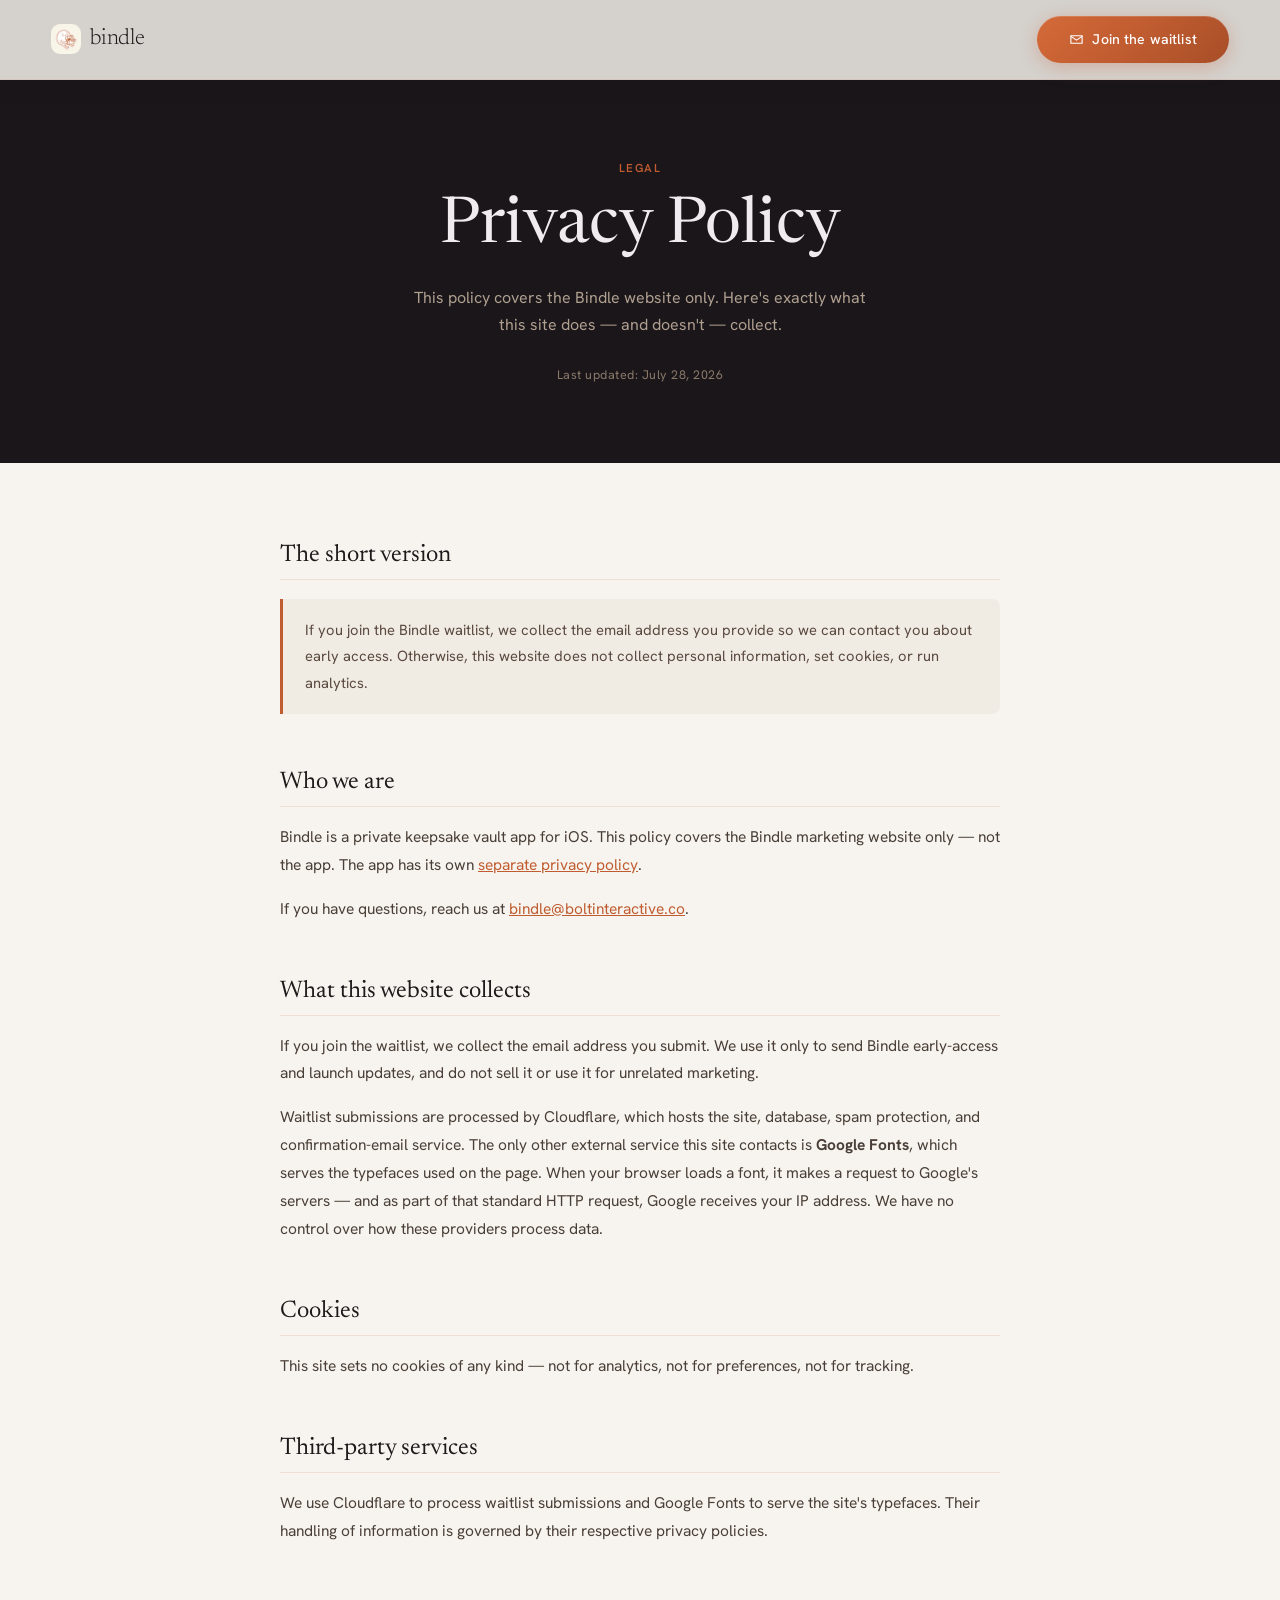
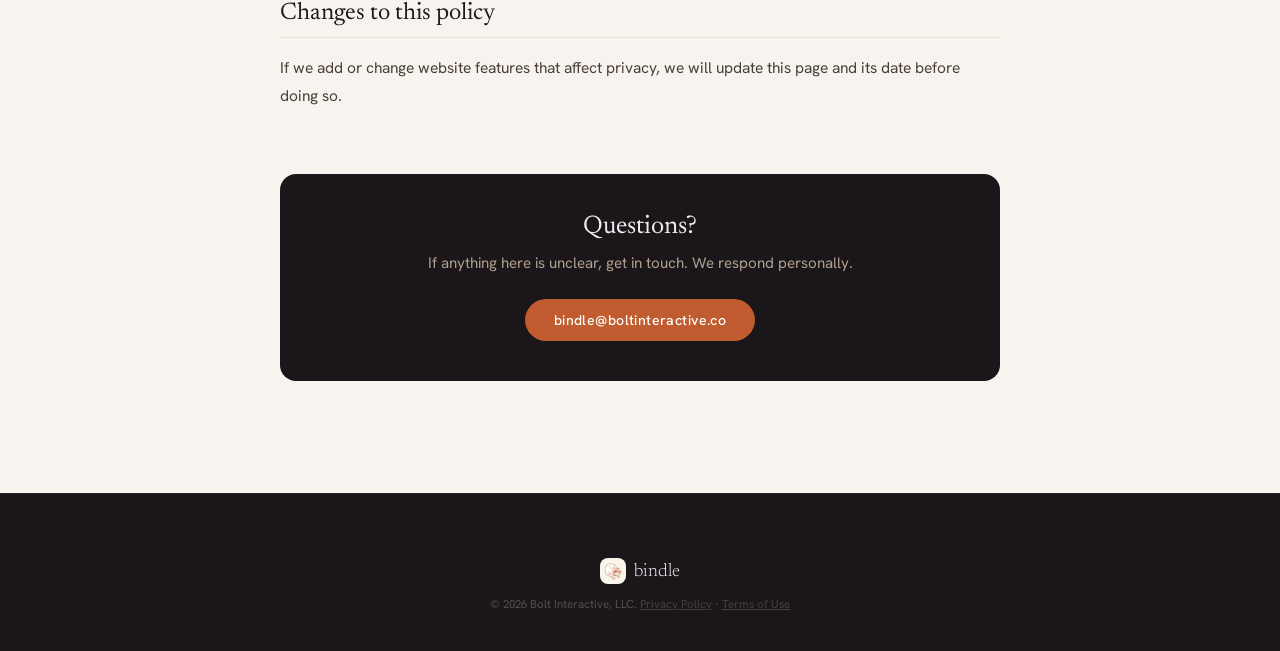
==== commit 5224cf52: "Refresh landing page copy, typography, and design-lint fixes Trim marketing copy to be tighter and l" ====
--- a/privacy.html
+++ b/privacy.html
@@ -7,8 +7,8 @@
   <meta name="description" content="Bindle's privacy policy. Your memories are yours — here's exactly what we collect and why." />
   <link rel="preconnect" href="https://fonts.googleapis.com" />
   <link rel="preconnect" href="https://fonts.gstatic.com" crossorigin />
-  <link href="https://fonts.googleapis.com/css2?family=Fraunces:ital,opsz,wght@0,9..144,300;0,9..144,400;0,9..144,500;1,9..144,300;1,9..144,400&family=Inter:wght@300;400;500;600&display=swap" rel="stylesheet" />
-  <link rel="stylesheet" href="styles.css" integrity="sha384-Bu94UGsKveaoNp4LS4nYqCqPgjZQtyQKt2+a10czZkwVG4edjIp5UFB+manU5DNC" />
+  <link href="https://fonts.googleapis.com/css2?family=Newsreader:ital,opsz,wght@0,6..72,300;0,6..72,400;0,6..72,500;1,6..72,300;1,6..72,400&family=Hanken+Grotesk:wght@300;400;500;600&display=swap" rel="stylesheet" />
+  <link rel="stylesheet" href="styles.css" />
   <link rel="icon" type="image/png" sizes="32x32" href="img/favicon-32.png" />
   <link rel="apple-touch-icon" sizes="180x180" href="img/favicon-180.png" />
   <style>
@@ -234,7 +234,7 @@
     <div class="privacy-section">
       <h2>Who we are</h2>
       <p>Bindle is a private keepsake vault app for iOS. This policy covers the Bindle marketing website only — not the app. The app has its own <a href="app/privacy" style="color: var(--accent); text-decoration: underline;">separate privacy policy</a>.</p>
-      <p>If you have questions, reach us at <a href="mailto:contact@heybindle.com" style="color: var(--accent); text-decoration: underline;">contact@heybindle.com</a>.</p>
+      <p>If you have questions, reach us at <a href="mailto:bindle@boltinteractive.co" style="color: var(--accent); text-decoration: underline;">bindle@boltinteractive.co</a>.</p>
     </div>
 
     <div class="privacy-section">
@@ -261,7 +261,7 @@
     <div class="privacy-contact">
       <h2>Questions?</h2>
       <p>If anything here is unclear, get in touch. We respond personally.</p>
-      <a href="mailto:contact@heybindle.com" class="contact-link">contact@heybindle.com</a>
+      <a href="mailto:bindle@boltinteractive.co" class="contact-link">bindle@boltinteractive.co</a>
     </div>
 
   </div>
@@ -279,6 +279,6 @@
   <p class="footer-copy">© 2026 Bolt Interactive, LLC. <a href="privacy.html" style="color: var(--text-muted); text-decoration: underline;">Privacy Policy</a> · <a href="terms.html" style="color: var(--text-muted); text-decoration: underline;">Terms of Use</a></p>
 </footer>
 
-<script src="script.js" integrity="sha384-CTftI41ZEB/Oj8pB1eNiH5JJCjoAihOC46HuhhXPRu0VOkXctW56ovZQukbuFXyQ"></script>
+<script src="script.js"></script>
 </body>
 </html>
--- a/styles.css
+++ b/styles.css
@@ -9,6 +9,9 @@
   --accent:       #C05C30;
   --accent-deep:  #A84E28;
   --soft:         #C0A882;
+
+  /* alternate section tone, mixed from the palette above */
+  --tan:          color-mix(in srgb, var(--cream) 65%, var(--soft) 35%);
   --text-dark:    #1E191A;
   --text-muted:   #8A7A6A;
   --text-light:   #F0EBEF;
@@ -16,8 +19,8 @@
   --border-dark:  rgba(240, 235, 239, 0.08);
   --border-light: rgba(192, 92, 48, 0.14);
 
-  --serif: 'Fraunces', Georgia, serif;
-  --sans:  'Inter', system-ui, sans-serif;
+  --serif: 'Newsreader', Georgia, serif;
+  --sans:  'Hanken Grotesk', system-ui, sans-serif;
 
   --ease: cubic-bezier(0.16, 1, 0.3, 1);
 }
@@ -237,106 +240,6 @@
   overflow: hidden;
 }
 
-/* ── Warm gradient wash (top-left amber bloom) ── */
-.hero::before {
-  content: '';
-  position: absolute;
-  inset: 0;
-  pointer-events: none;
-  background:
-    radial-gradient(ellipse 90% 70% at 20% 10%,  rgba(192, 92, 48, 0.28) 0%,  transparent 55%),
-    radial-gradient(ellipse 60% 50% at 75% 80%,  rgba(120, 40, 20, 0.15)  0%,  transparent 60%),
-    radial-gradient(ellipse 50% 40% at 55% 40%,  rgba(210, 140, 40, 0.10) 0%,  transparent 50%);
-  animation: gradient-breathe 14s ease-in-out infinite alternate;
-}
-
-/* ── Vertical light-streak lines (like the reference) ── */
-.hero::after {
-  content: '';
-  position: absolute;
-  inset: 0;
-  pointer-events: none;
-  /* thin vertical streaks that fade out toward center & bottom */
-  background-image: repeating-linear-gradient(
-    90deg,
-    transparent                     0px,
-    transparent                     28px,
-    rgba(255, 255, 255, 0.022)      28px,
-    rgba(255, 255, 255, 0.022)      29px
-  );
-  /* vignette mask so streaks only show at the top and edges */
-  -webkit-mask-image: radial-gradient(ellipse 100% 80% at 50% 0%, black 20%, transparent 75%);
-  mask-image:         radial-gradient(ellipse 100% 80% at 50% 0%, black 20%, transparent 75%);
-  animation: streaks-drift 20s ease-in-out infinite alternate;
-}
-
-@keyframes gradient-breathe {
-  0%   { opacity: 1;    transform: scale(1)    translateY(0); }
-  100% { opacity: 0.75; transform: scale(1.06) translateY(-20px); }
-}
-
-@keyframes streaks-drift {
-  0%   { transform: translateX(0); }
-  100% { transform: translateX(-29px); } /* shift by exactly one stripe repeat */
-}
-
-/* ── Floating colour orbs ── */
-.hero-orb {
-  position: absolute;
-  border-radius: 50%;
-  filter: blur(90px);
-  pointer-events: none;
-  /* promote to own compositing layer so blur doesn't re-paint on move */
-  will-change: transform;
-  transform: translateZ(0);
-}
-
-.hero-orb-a {
-  width: 600px; height: 600px;
-  background: radial-gradient(circle, rgba(192, 92, 48, 0.22) 0%, transparent 70%);
-  top: -15%; left: -10%;
-  animation: orb-drift-a 18s ease-in-out infinite alternate;
-}
-
-.hero-orb-b {
-  width: 380px; height: 380px;
-  background: radial-gradient(circle, rgba(220, 160, 40, 0.12) 0%, transparent 70%);
-  top: 10%; right: 5%;
-  animation: orb-drift-b 22s ease-in-out infinite alternate;
-}
-
-.hero-orb-c {
-  width: 320px; height: 320px;
-  background: radial-gradient(circle, rgba(90, 30, 60, 0.14) 0%, transparent 70%);
-  bottom: 10%; left: 30%;
-  animation: orb-drift-c 26s ease-in-out infinite alternate;
-}
-
-@keyframes orb-drift-a {
-  0%   { transform: translate(0,   0)    scale(1); }
-  100% { transform: translate(60px, 80px) scale(1.12); }
-}
-@keyframes orb-drift-b {
-  0%   { transform: translate(0,   0)     scale(1); }
-  100% { transform: translate(-50px,-60px) scale(0.88); }
-}
-@keyframes orb-drift-c {
-  0%   { transform: translate(0,  0)    scale(1); }
-  100% { transform: translate(40px,50px) scale(1.2); }
-}
-
-/* ── Noise + grain layer (shared) ── */
-.hero-grain,
-.section-grain {
-  position: absolute;
-  inset: 0;
-  pointer-events: none;
-  background-image: url("data:image/svg+xml,%3Csvg viewBox='0 0 512 512' xmlns='http://www.w3.org/2000/svg'%3E%3Cfilter id='n'%3E%3CfeTurbulence type='fractalNoise' baseFrequency='0.75' numOctaves='4' stitchTiles='stitch'/%3E%3C/filter%3E%3Crect width='100%25' height='100%25' filter='url(%23n)'/%3E%3C/svg%3E");
-  background-size: 180px 180px;
-  opacity: .055;
-  mix-blend-mode: overlay;
-}
-
 .hero-inner {
   display: flex;
   flex-direction: column;
@@ -390,18 +293,6 @@
   line-height: 1.1;
   opacity: 0;
   animation: fade-up .7s var(--ease) forwards 0.4s;
-}
-
-.hero-caps {
-  font-family: var(--sans);
-  font-size: clamp(.65rem, 1.8vw, .8rem);
-  font-weight: 600;
-  letter-spacing: .25em;
-  text-transform: uppercase;
-  color: var(--accent);
-  opacity: 0; /* accent label — let accent colour do the work */
-  margin-bottom: 2.75rem;
-  animation: fade-up .7s var(--ease) forwards 0.8s;
 }
 
 .hero-sub {
@@ -527,19 +418,6 @@
   padding: 0 2rem;
 }
 
-.eyebrow {
-  font-family: var(--sans);
-  font-size: .68rem;
-  font-weight: 600;
-  letter-spacing: .2em;
-  text-transform: uppercase;
-  color: var(--text-muted);
-  opacity: .65; /* directional label — secondary importance */
-  margin-bottom: .85rem;
-}
-
-.light-eye { color: var(--text-dim); opacity: .55; }
-
 .section-heading {
   font-family: var(--serif);
   font-weight: 400;
@@ -717,6 +595,7 @@
 }
 .light-section { background: var(--warm-white); }
 .cream-section { background: var(--cream); }
+.tan-section { background: var(--tan); }
 
 .showcase-layout {
   display: flex;
@@ -777,458 +656,36 @@
   transition: transform .35s var(--ease), filter .35s ease;
 }
 
+.showcase-shot {
+  width: 100%;
+  max-width: 560px;
+  height: auto;
+  border-radius: 18px;
+  box-shadow: 0 30px 60px rgba(0, 0, 0, .28);
+}
+
 .phone-wrap:hover {
   transform: translateY(-8px) scale(1.02);
   filter: drop-shadow(0 24px 40px rgba(0,0,0,.35));
 }
 
-
-/* ════════════════════════════════════════
-   PHONE MOCKUP BASE
-════════════════════════════════════════ */
-.phone {
-  width: 255px;
-  aspect-ratio: 390 / 844;
-  border-radius: 42px;
-  overflow: hidden;
-  position: relative;
-  display: flex;
-  flex-direction: column;
-}
-
-.phone-screen {
-  flex: 1;
-  overflow: hidden;
-  display: flex;
-  flex-direction: column;
-  min-height: 0;
-}
-
-.dark-phone {
-  background: var(--dark);
-  border: 1px solid rgba(255,255,255,.07);
-  box-shadow: 0 50px 90px rgba(0,0,0,.55), 0 0 0 1px rgba(255,255,255,.04);
-}
-
-.light-phone {
-  background: var(--warm-white);
-  border: 1px solid rgba(0,0,0,.07);
-  box-shadow: 0 40px 80px rgba(0,0,0,.2);
-}
-
-.phone-notch {
-  width: 96px;
-  height: 22px;
-  border-radius: 0 0 14px 14px;
-  margin: 0 auto;
-  position: relative;
-  z-index: 2;
-}
-
-.dark-notch  { background: var(--dark); }
-.light-notch { background: var(--cream); }
-
-
-/* ── App bar ── */
-.app-bar {
-  display: flex;
-  align-items: center;
-  justify-content: space-between;
-  padding: 8px 14px 6px;
-  background: var(--dark);
-}
-
-.app-bar-title {
-  font-family: var(--serif);
-  font-size: 1.25rem;
-  font-weight: 400;
-  color: var(--text-light);
-}
-
-.display-sm {
-  font-family: var(--serif);
-  font-size: 1.25rem;
-  font-weight: 400;
-}
-
-.app-bar-right { display: flex; align-items: center; gap: 7px; }
-
-.icon-badge {
-  width: 26px; height: 26px;
-  border-radius: 50%;
-  background: rgba(240,235,239,.08);
-  display: flex; align-items: center; justify-content: center;
-  font-size: 11px;
-}
-
-.avatar-dot {
-  width: 26px; height: 26px;
-  border-radius: 50%;
-  background: var(--accent);
-  display: flex; align-items: center; justify-content: center;
-  font-size: 11px; font-weight: 700; color: #fff;
-}
-
-
-/* ── Vault grid nav ── */
-.vg-nav {
-  display: flex;
-  align-items: center;
-  gap: 5px;
-  padding: 7px 10px 5px;
-  background: #F7F4EF;
-}
-
-.vg-back { font-size: 18px; color: var(--text-dark); line-height: 1; }
-
-.vg-pills { display: flex; gap: 4px; flex: 1; }
-
-.vg-pill {
-  border: 1px solid rgba(0,0,0,.14);
-  border-radius: 100px;
-  padding: 3px 8px;
-  font-size: 7px;
-  color: var(--text-dark);
-  cursor: pointer;
-  transition: background .15s ease, transform .15s ease;
-}
-
-.vg-pill:hover  { background: rgba(0,0,0,.06); }
-.vg-pill:active { transform: scale(0.93); background: rgba(0,0,0,.1); }
-
-
-/* ── Memory grid ── */
-.memory-grid {
-  display: grid;
-  grid-template-columns: 1fr 1fr;
-  gap: 5px;
-  padding: 5px 8px;
-  flex: 1;
-  overflow: hidden;
-  background: #F7F4EF;
-}
-
-.mem-tile {
-  border-radius: 10px;
-  overflow: hidden;
-  position: relative;
-  display: flex;
-  flex-direction: column;
-  padding: 7px;
-  min-height: 80px;
-}
-
-.mem-fav {
-  position: absolute;
-  top: 5px; right: 6px;
-  font-size: 9px;
-  color: rgba(255,255,255,.65);
-}
-
-.mem-fav.dark { color: rgba(0,0,0,.25); }
-
-.mem-icon {
-  flex: 1;
-  display: flex;
-  align-items: center;
-  justify-content: center;
-  font-size: 20px;
-}
-
-.mem-play {
-  flex: 1;
-  display: flex;
-  align-items: center;
-  justify-content: center;
-  font-size: 16px;
-  color: rgba(255,255,255,.9);
-}
-
-.mem-report {
-  flex: 1;
-  padding: 2px 0;
-}
-
-.mem-report-title {
-  font-size: 5.5px;
-  font-weight: 700;
-  letter-spacing: .08em;
-  color: var(--text-muted);
-  margin-bottom: 3px;
-}
-
-.mem-report-row {
-  display: flex;
-  justify-content: space-between;
-  font-size: 6.5px;
-  color: var(--text-dark);
-  border-bottom: 1px solid rgba(0,0,0,.07);
-  padding: 2px 0;
-}
-
-.grade { color: var(--accent); font-weight: 600; }
-
-.mem-letter { flex: 1; padding: 2px 0; }
-
-.letter-salutation {
-  font-size: 6.5px;
-  font-style: italic;
-  color: rgba(0,0,0,.5);
-  margin-bottom: 5px;
-}
-
-.letter-line {
-  height: 1px;
-  background: rgba(0,0,0,.18);
-  border-radius: 1px;
-  margin-bottom: 4px;
-}
-
-.letter-line.short { width: 55%; }
-
-.mem-info { margin-top: auto; }
-
-.mem-title {
-  font-size: 7.5px;
-  font-weight: 600;
-  color: rgba(255,255,255,.95);
-  line-height: 1.2;
-}
-
-.mem-title.dark-txt { color: var(--text-dark); }
-
-.mem-date {
-  font-size: 6px;
-  color: rgba(255,255,255,.6);
-  margin-top: 1px;
-}
-
-.mem-date.dark-txt { color: var(--text-muted); }
-
-
-/* ── Vault list ── */
-.vault-list {
-  padding: 6px 10px 4px;
-  background: var(--dark);
-  display: flex;
-  flex-direction: column;
-  gap: 5px;
-  flex: 1;
-  overflow: hidden;
-}
-
-.vault-row {
-  background: var(--dark-card);
-  border-radius: 12px;
-  padding: 9px 11px;
-  display: flex;
-  align-items: center;
-  gap: 8px;
-  cursor: pointer;
-  transition: background .15s ease, transform .15s ease;
-}
-
-.vault-row:hover  { background: #2C2426; }
-.vault-row:active { transform: scale(0.97); background: #322628; }
-
-.v-emoji { font-size: 17px; flex-shrink: 0; }
-
-.v-info { flex: 1; min-width: 0; }
-
-.v-name {
-  font-size: 10px; font-weight: 600;
-  color: var(--text-light);
-  white-space: nowrap; overflow: hidden; text-overflow: ellipsis;
-}
-
-.v-count { font-size: 8.5px; color: var(--text-dim); margin-top: 1px; }
-
-.v-shared { display: flex; align-items: center; gap: 3px; margin-top: 4px; }
-
-.v-private { font-size: 8px; color: var(--text-dim); margin-top: 4px; }
-
-.dot-avatar {
-  width: 13px; height: 13px;
-  border-radius: 50%;
-  display: inline-flex; align-items: center; justify-content: center;
-  font-size: 6.5px; font-weight: 700; color: #fff;
-  flex-shrink: 0;
-}
-
-.shared-txt { font-size: 7.5px; color: var(--text-dim); margin-left: 2px; }
-
-.v-chev { color: var(--text-dim); font-size: 15px; flex-shrink: 0; }
-
-.vault-new {
-  background: rgba(192,92,48,.09);
-  border: 1px dashed rgba(192,92,48,.3);
-  border-radius: 12px;
-  padding: 9px 11px;
-  display: flex; align-items: center; gap: 8px;
-}
-
-.new-plus {
-  width: 20px; height: 20px;
-  border-radius: 6px; background: var(--accent);
-  display: flex; align-items: center; justify-content: center;
-  font-size: 14px; line-height: 1; color: #fff; font-weight: 300;
-}
-
-.new-label { font-size: 10px; font-weight: 500; color: var(--accent); }
-
-
-/* ── Tab bar ── */
-.tab-bar {
-  display: flex;
-  justify-content: space-around;
-  padding: 9px 0 14px;
-  background: var(--warm-white);
-  border-top: 1px solid rgba(0,0,0,.06);
-}
-
-.dark-tab {
-  background: var(--dark);
-  border-top: 1px solid var(--border-dark);
-}
-
-.tab {
-  display: flex; flex-direction: column; align-items: center; gap: 3px;
-  font-size: 8.5px; color: var(--text-muted);
-  cursor: pointer;
-  transition: transform .15s ease, opacity .15s ease;
-}
-
-.tab:hover  { opacity: .75; }
-.tab:active { transform: scale(0.88); }
-
-.dark-tab .tab { color: var(--text-dim); }
-
-.tab-active { color: var(--text-dark) !important; }
-.dark-tab .tab-active { color: var(--text-light) !important; }
-
-.tab-accent { color: var(--accent) !important; }
-
-
-/* ── Scan screen ── */
-.scan-bar {
-  padding: 8px 14px;
-  background: var(--cream);
-  display: flex; align-items: center; justify-content: center;
-}
-
-.scan-title {
-  font-size: .65rem; font-weight: 700; letter-spacing: .18em;
-  color: var(--text-dark);
-}
-
-.scan-view {
-  background: var(--cream);
-  display: flex; flex-direction: column; align-items: center;
-  padding-bottom: 6px;
-}
-
-.scan-frame {
-  width: 218px; min-height: 270px;
-  background: #F0EBE0;
-  border-radius: 6px;
-  position: relative;
-  display: flex; flex-direction: column; align-items: center;
-  justify-content: center;
-  overflow: hidden;
-}
-
-.corner-tl, .corner-tr, .corner-bl, .corner-br {
-  position: absolute; width: 15px; height: 15px;
-  border-style: solid; border-color: var(--text-dark);
-}
-.corner-tl { top:6px; left:6px;  border-width: 2px 0 0 2px; }
-.corner-tr { top:6px; right:6px; border-width: 2px 2px 0 0; }
-.corner-bl { bottom:6px; left:6px;  border-width: 0 0 2px 2px; }
-.corner-br { bottom:6px; right:6px; border-width: 0 2px 2px 0; }
-
-.scan-art { width: 100%; height: auto; display: block; }
-
-.scan-scanning {
-  position: absolute; bottom: 9px;
-  font-size: 7px; letter-spacing: .14em;
-  color: rgba(30,25,26,.5);
-}
-
-.scan-btn-row {
-  display: flex; justify-content: center; padding: 8px 0 4px;
-}
-
-.shutter-btn {
-  width: 34px; height: 34px;
-  border-radius: 50%;
-  background: var(--accent);
-  cursor: pointer;
-  transition: transform .15s ease, box-shadow .15s ease;
-  box-shadow: 0 2px 8px rgba(192, 92, 48, .4);
-}
-
-.shutter-btn:hover  { box-shadow: 0 4px 14px rgba(192, 92, 48, .55); transform: scale(1.06); }
-.shutter-btn:active { transform: scale(0.9); box-shadow: 0 1px 4px rgba(192, 92, 48, .3); }
-
-
-/* ── Share screen ── */
-.share-screen {
-  padding: 11px 13px 10px;
-  background: var(--warm-white);
-}
-
-.share-head {
-  display: flex; align-items: center; justify-content: space-between;
-  margin-bottom: 9px;
-}
-
-.share-title-text {
-  font-family: var(--serif);
-  font-size: 1.05rem; font-weight: 500;
-  color: var(--text-dark);
-}
-
-.share-done-btn {
-  font-size: .65rem; color: var(--accent); font-weight: 500;
-  padding: 3px 8px;
-  border: 1px solid var(--accent); border-radius: 100px;
-}
-
-.share-counts {
-  background: var(--cream);
-  border-radius: 10px;
-  padding: 9px;
-  display: flex;
-  align-items: center;
-  margin-bottom: 9px;
-}
-
-.share-count-col { flex: 1; text-align: center; }
+.showcase-shot-portrait {
+  width: 100%;
+  max-width: 300px;
+  height: auto;
+  border-radius: 18px;
+  box-shadow: 0 30px 60px rgba(0, 0, 0, .28);
+}
 
 .share-divider {
   width: 1px; height: 24px;
   background: rgba(192,92,48,.2);
 }
-
-.sc-label { font-size: 8px; font-weight: 600; color: var(--text-dark); }
-.sc-val   { font-size: 8px; color: var(--text-muted); margin-top: 2px; }
-
 .field-label {
   font-size: 6.5px; font-weight: 700; letter-spacing: .12em;
   color: var(--text-muted);
   margin-bottom: 4px;
 }
-
-.collab-title { margin-top: 8px; }
-
-.invite-field {
-  background: var(--cream);
-  border-radius: 8px;
-  padding: 7px 9px;
-  font-size: 8.5px; color: var(--text-muted);
-  margin-bottom: 7px;
-}
-
 .role-row { display: flex; gap: 4px; margin-bottom: 8px; }
 
 .role-opt {
@@ -1255,118 +712,6 @@
   color: #fff;
 }
 
-.send-invite {
-  background: var(--accent);
-  color: #fff;
-  border-radius: 8px;
-  padding: 7px;
-  text-align: center;
-  font-size: 8.5px; font-weight: 600;
-  margin-bottom: 8px;
-  cursor: pointer;
-  transition: transform .15s ease, filter .15s ease;
-  position: relative;
-  overflow: hidden;
-}
-
-.send-invite:hover  { filter: brightness(1.1); }
-.send-invite:active { transform: scale(0.96); filter: brightness(0.95); }
-
-.collab-list { display: flex; flex-direction: column; gap: 6px; }
-
-.collab-row { display: flex; align-items: center; gap: 7px; }
-
-.c-avatar {
-  width: 24px; height: 24px;
-  border-radius: 50%;
-  display: flex; align-items: center; justify-content: center;
-  font-size: 7.5px; font-weight: 700; color: #fff;
-  flex-shrink: 0;
-}
-
-.c-info { flex: 1; min-width: 0; }
-.c-name  { font-size: 8.5px; font-weight: 600; color: var(--text-dark); }
-.c-email { font-size: 7.5px; color: var(--text-muted); }
-
-.c-status { text-align: right; font-size: 7.5px; color: var(--text-dark); }
-.c-role   { font-size: 7.5px; }
-.c-badge  { font-size: 7px; margin-top: 1px; }
-.accepted { color: #2D7A2D; }
-.pending  { color: var(--text-muted); }
-
-
-/* ── Tags screen ── */
-.tag-header {
-  display: flex; align-items: center; justify-content: space-between;
-  padding: 9px 13px 5px;
-  background: #fff;
-}
-
-.back-arrow { font-size: 17px; color: var(--text-dark); }
-
-.tag-actions { display: flex; gap: 12px; }
-
-.tag-img { position: relative; overflow: hidden; }
-
-.photo-pill {
-  position: absolute; top: 7px; left: 7px;
-  background: rgba(0,0,0,.38);
-  color: #fff;
-  font-size: 6.5px; font-weight: 700; letter-spacing: .1em;
-  padding: 2px 6px; border-radius: 4px;
-  z-index: 1;
-}
-
-.tag-body { padding: 0 13px 10px; background: #fff; }
-
-.field-label-sm {
-  font-size: 6.5px; font-weight: 700; letter-spacing: .12em;
-  color: var(--text-muted);
-  padding-top: 7px;
-  margin-bottom: 3px;
-}
-
-.tags-row-label { display: flex; align-items: center; justify-content: space-between; }
-
-.edit-tags {
-  font-size: 6.5px; font-weight: 400;
-  color: var(--accent); letter-spacing: 0;
-}
-
-.tag-field-val {
-  background: #F5F0EA;
-  border-radius: 7px;
-  padding: 6px 9px;
-  font-size: 9px; color: var(--text-dark);
-  margin-bottom: 1px;
-}
-
-.tag-date-val {
-  display: inline-block;
-  background: #F5F0EA;
-  border-radius: 7px;
-  padding: 5px 9px;
-  font-size: 8.5px; color: var(--text-dark);
-}
-
-.tag-group { padding-top: 4px; }
-
-.tag-cat-row { display: flex; align-items: center; gap: 4px; margin-bottom: 3px; }
-.tag-cat-icon { font-size: 8px; opacity: .55; }
-.tag-cat-name { font-size: 6.5px; font-weight: 700; letter-spacing: .1em; color: var(--text-muted); }
-
-.chip-row { display: flex; gap: 4px; flex-wrap: wrap; margin-bottom: 3px; }
-
-.chip {
-  padding: 3px 8px;
-  border-radius: 100px;
-  font-size: 7.5px; font-weight: 500;
-}
-
-.filled  { background: var(--accent); color: #fff; }
-.outline { border: 1px solid var(--border-light); color: var(--text-muted); }
-
-
 /* ════════════════════════════════════════
    FINAL CTA
 ════════════════════════════════════════ */
@@ -1412,11 +757,13 @@
 .scroll-progress {
   position: fixed;
   top: 0; left: 0;
+  width: 100%;
   height: 2px;
-  width: 0%;
+  transform: scaleX(0);
+  transform-origin: left;
   background: linear-gradient(90deg, var(--accent), #E8903A);
   z-index: 200;
-  transition: width .1s linear;
+  transition: transform .1s linear;
   box-shadow: 0 0 8px rgba(192, 92, 48, .5);
 }
 
@@ -1472,7 +819,7 @@
   border-radius: 50%;
   background: rgba(240, 235, 239, 0.25);
   border: 1px solid rgba(240, 235, 239, 0.2);
-  transition: background .3s ease, transform .3s ease, width .3s ease;
+  transition: background .3s ease, transform .3s ease;
   cursor: pointer;
   display: block;
 }
@@ -1600,19 +947,6 @@
 ════════════════════════════════════════ */
 @media (max-width: 820px) {
 
-  /* Replace animated blur orbs with a static gradient — blur filter on
-     animated/composited layers is the #1 mobile jank source             */
-  .hero-orb { display: none; }
-
-  .hero::before {
-    animation: none;
-    background:
-      radial-gradient(ellipse 100% 60% at 25% 15%, rgba(192, 92, 48, 0.22) 0%, transparent 55%),
-      radial-gradient(ellipse 60% 40% at 80% 75%, rgba(120, 40, 20, 0.12) 0%, transparent 55%);
-  }
-
-  .hero::after { animation: none; }
-
   /* Static dark section glows — no animation */
   .dark-section::before,
   .dark-section::after { animation: none; }
@@ -1645,7 +979,6 @@
 
   .showcase-text { text-align: center; }
   .body-light, .body-dark { max-width: 100%; }
-  .eyebrow, .light-eye { text-align: center; }
 
   /* Phone always on top */
   .showcase-phone,
@@ -1655,11 +988,6 @@
 
   /* Pillar grid 2-col on tablet */
   .pillar-grid { grid-template-columns: repeat(2, 1fr); }
-
-  /* Hero orbs scale down */
-  .hero::before { width: 480px; height: 480px; }
-  .hero::after  { width: 340px; height: 340px; }
-  .hero-orb     { width: 280px; height: 280px; }
 }
 
 /* ════════════════════════════════════════
@@ -1673,7 +1001,6 @@
   /* Hero */
   .hero { padding: 6rem 1.5rem 5rem; }
   .hero-italic  { font-size: clamp(2.2rem, 10vw, 3.5rem); }
-  .hero-caps    { font-size: .6rem; margin-bottom: 1.5rem; }
   .hero-sub     { font-size: .875rem; margin-bottom: 2rem; }
 
   /* Pillar cards stack single-col */
@@ -1819,15 +1146,6 @@
 
 }
 
-.hero-caps {
-
-  margin-bottom: 1.25rem;
-  font-size: .68rem;
-  opacity: 0;
-  animation: fade-up .7s var(--ease) forwards .15s;
-
-}
-
 .hero-sub {
 
   max-width: 57ch;
@@ -1891,7 +1209,7 @@
   align-items: center;
   gap: .5rem;
   color: rgba(240, 235, 239, .45);
-  font-size: .68rem;
+  font-size: .75rem;
   letter-spacing: .02em;
 
 }
@@ -1910,390 +1228,18 @@
 .hero-product {
 
   position: relative;
-  padding: 0 0 2.25rem 1.25rem;
   opacity: 0;
   animation: fade-up .85s var(--ease) forwards .55s;
 
 }
 
-.hero-product::before {
-
-  position: absolute;
-  z-index: -1;
-  top: -12%;
-  right: -8%;
-  width: 78%;
-  height: 78%;
-  border-radius: 50%;
-  background: radial-gradient(circle, rgba(192, 92, 48, .18), transparent 68%);
-  content: '';
-  filter: blur(15px);
-
-}
-
-.hero-product-window {
-
-  overflow: hidden;
-  border: 1px solid rgba(255, 255, 255, .1);
-  border-radius: 24px;
-  background: #EEE8DF;
-  box-shadow: 0 42px 90px rgba(0, 0, 0, .38), 0 1px 0 rgba(255, 255, 255, .12) inset;
-  color: var(--text-dark);
-
-}
-
-.hero-product-bar {
-
-  display: grid;
-  grid-template-columns: 1fr auto 1fr;
-  align-items: center;
-  gap: 1rem;
-  padding: .85rem 1rem;
-  border-bottom: 1px solid rgba(30, 25, 26, .08);
-  background: rgba(255, 255, 255, .52);
-  color: rgba(30, 25, 26, .55);
-  font-size: .62rem;
-  font-weight: 500;
-
-}
-
-.hero-window-controls {
-
-  display: flex;
-  gap: .35rem;
-
-}
-
-.hero-window-controls span {
-
-  width: 7px;
-  height: 7px;
-  border-radius: 50%;
-  background: rgba(30, 25, 26, .15);
-
-}
-
-.hero-private {
-
-  justify-self: end;
-  padding: .28rem .6rem;
-  border: 1px solid rgba(192, 92, 48, .18);
-  border-radius: 100px;
-  color: var(--accent-deep);
-
-}
-
-.hero-product-header {
-
-  display: flex;
-  align-items: flex-end;
-  justify-content: space-between;
-  gap: 1rem;
-  padding: 1.5rem 1.4rem 1.25rem;
-
-}
-
-.hero-product-kicker {
-
-  margin-bottom: .35rem;
-  color: var(--accent);
-  font-size: .52rem;
-  font-weight: 600;
-  letter-spacing: .18em;
-
-}
-
-.hero-product-header h2 {
-
-  font-family: var(--serif);
-  font-size: clamp(1.4rem, 2vw, 1.9rem);
-  font-weight: 400;
-  letter-spacing: -.02em;
-
-}
-
-.hero-family-avatars {
-
-  display: flex;
-  padding-right: .3rem;
-
-}
-
-.hero-family-avatars span {
-
-  display: grid;
-  width: 28px;
-  height: 28px;
-  margin-right: -6px;
-  place-items: center;
-  border: 2px solid #EEE8DF;
-  border-radius: 50%;
-  background: var(--dark-card);
-  color: var(--text-light);
-  font-size: .46rem;
-  font-weight: 600;
-
-}
-
-.hero-family-avatars span:nth-child(2) {
-
-  background: #725848;
-
-}
-
-.hero-family-avatars span:nth-child(3) {
-
-  background: #74806C;
-
-}
-
-.hero-family-avatars span:last-child {
-
-  background: var(--accent);
-
-}
-
-.hero-memory-grid {
-
-  display: grid;
-  grid-template-columns: 1.15fr .85fr;
-  grid-template-rows: repeat(2, minmax(128px, 1fr));
-  gap: .75rem;
-  min-height: 330px;
-  padding: 0 1rem 1rem;
-
-}
-
-.hero-memory-card {
-
-  position: relative;
-  display: flex;
-  flex-direction: column;
-  justify-content: flex-end;
-  overflow: hidden;
-  min-height: 0;
-  padding: 1rem;
-  border-radius: 15px;
-  color: #FFF;
-
-}
-
-.hero-memory-card::after {
-
-  position: absolute;
-  inset: 45% 0 0;
-  background: linear-gradient(to bottom, transparent, rgba(20, 12, 10, .58));
-  content: '';
-
-}
-
-.hero-memory-card strong,
-.hero-memory-card small,
-.hero-file-type {
-
-  position: relative;
-  z-index: 2;
-
-}
-
-.hero-memory-card strong {
-
-  font-family: var(--serif);
-  font-size: 1rem;
-  font-weight: 400;
-
-}
-
-.hero-memory-card small {
-
-  margin-top: .15rem;
-  font-size: .55rem;
-  opacity: .68;
-
-}
-
-.hero-file-type {
-
-  position: absolute;
-  top: .75rem;
-  left: .75rem;
-  padding: .3rem .5rem;
-  border: 1px solid rgba(255, 255, 255, .32);
-  border-radius: 100px;
-  background: rgba(20, 12, 10, .14);
-  font-size: .45rem;
-  font-weight: 600;
-  letter-spacing: .1em;
-
-}
-
-.hero-memory-card--drawing {
-
-  grid-row: 1 / span 2;
-  background: linear-gradient(145deg, #D57638, #B34E2B);
-
-}
-
-.hero-memory-card--document {
-
-  background: linear-gradient(145deg, #9B8B72, #71614D);
-
-}
-
-.hero-memory-card--video {
-
-  background: linear-gradient(145deg, #6E8993, #3F5F69);
-
-}
-
-.hero-butterfly {
-
-  position: absolute;
-  top: 30%;
-  left: 50%;
-  width: 14px;
-  height: 48px;
-  border-radius: 100%;
-  background: #321D15;
-  transform: translate(-50%, -50%);
-
-}
-
-.hero-butterfly::before,
-.hero-butterfly::after {
-
-  position: absolute;
-  top: -13px;
-  width: 72px;
-  height: 74px;
-  border: 2px solid rgba(50, 29, 21, .62);
-  background: rgba(255, 201, 75, .62);
-  content: '';
-
-}
-
-.hero-butterfly::before {
-
-  right: 5px;
-  border-radius: 70% 35% 58% 40%;
-  transform: rotate(-12deg);
-
-}
-
-.hero-butterfly::after {
-
-  left: 5px;
-  border-radius: 35% 70% 40% 58%;
-  transform: rotate(12deg);
-
-}
-
-.hero-report {
-
-  position: absolute;
-  top: 46%;
-  left: 50%;
-  display: flex;
-  width: 66%;
-  padding: .8rem;
-  flex-direction: column;
-  gap: .45rem;
-  border-radius: 5px;
-  background: rgba(255, 250, 242, .82);
-  box-shadow: 0 8px 16px rgba(40, 25, 18, .15);
-  transform: translate(-50%, -50%) rotate(-3deg);
-
-}
-
-.hero-report span {
-
-  height: 3px;
-  border-radius: 10px;
-  background: rgba(76, 57, 43, .22);
-
-}
-
-.hero-report span:nth-child(2) {
-
-  width: 75%;
-
-}
-
-.hero-report span:nth-child(3) {
-
-  width: 55%;
-
-}
-
-.hero-play {
-
-  position: absolute;
-  top: 43%;
-  left: 50%;
-  display: grid;
-  width: 40px;
-  height: 40px;
-  place-items: center;
-  border: 1px solid rgba(255, 255, 255, .38);
-  border-radius: 50%;
-  background: rgba(255, 255, 255, .16);
-  font-size: .72rem;
-  transform: translate(-50%, -50%);
-
-}
-
-.hero-notification {
-
-  position: absolute;
-  right: -1.25rem;
-  bottom: 0;
-  display: flex;
-  align-items: center;
-  gap: .75rem;
-  min-width: 245px;
-  padding: .85rem 1rem;
-  border: 1px solid rgba(255, 255, 255, .1);
-  border-radius: 14px;
-  background: rgba(35, 29, 35, .94);
-  box-shadow: 0 18px 40px rgba(0, 0, 0, .34);
-  color: var(--text-light);
-  backdrop-filter: blur(14px);
-
-}
-
-.hero-notification-avatar {
-
-  display: grid;
-  width: 34px;
-  height: 34px;
-  flex-shrink: 0;
-  place-items: center;
-  border-radius: 50%;
-  background: var(--accent);
-  font-size: .55rem;
-  font-weight: 600;
-
-}
-
-.hero-notification div {
-
-  display: flex;
-  flex-direction: column;
-  gap: .2rem;
-
-}
-
-.hero-notification strong {
-
-  font-size: .66rem;
-  font-weight: 500;
-
-}
-
-.hero-notification div span {
-
-  color: var(--text-dim);
-  font-size: .58rem;
+.hero-product-shot {
+
+  display: block;
+  width: 100%;
+  height: auto;
+  border-radius: 22px;
+  box-shadow: 0 42px 90px rgba(0, 0, 0, .3);
 
 }
 
@@ -2329,13 +1275,6 @@
 
 }
 
-.section-intro .eyebrow {
-
-  grid-column: 1 / -1;
-  margin-bottom: -1.75rem;
-
-}
-
 .section-intro .display-dark {
 
   margin-bottom: 0;
@@ -2353,54 +1292,42 @@
 
   display: grid;
   grid-template-columns: repeat(3, minmax(0, 1fr));
-  gap: 1rem;
 
 }
 
 .process-card {
 
   position: relative;
-  overflow: hidden;
-  min-height: 310px;
-  padding: 2rem;
-  border: 1px solid rgba(192, 92, 48, .12);
-  border-radius: 18px;
-  background: #F1ECE4;
-
-}
-
-.process-card:nth-child(2) {
-
-  background: #E8E0D5;
-
-}
-
-.process-card:nth-child(3) {
-
-  background: var(--dark-card);
-  color: var(--text-light);
-
-}
-
-.process-number {
-
+  padding: 0 clamp(1.5rem, 3vw, 2.5rem);
+
+}
+
+.process-card:first-child {
+
+  padding-left: 0;
+
+}
+
+.process-card:last-child {
+
+  padding-right: 0;
+
+}
+
+.process-card:not(:first-child) {
+
+  border-left: 1px solid rgba(30, 25, 26, .1);
+
+}
+
+.process-card::before {
+
+  content: '';
   display: block;
-  margin-bottom: 4.5rem;
-  color: var(--accent);
-  font-family: var(--serif);
-  font-size: 3.2rem;
-  font-weight: 300;
-  line-height: 1;
-
-}
-
-.process-label {
-
-  margin-bottom: .65rem;
-  color: var(--accent);
-  font-size: .58rem;
-  font-weight: 600;
-  letter-spacing: .18em;
+  width: 2rem;
+  height: 2px;
+  margin-bottom: 1.75rem;
+  background: var(--accent);
 
 }
 
@@ -2418,12 +1345,6 @@
   color: rgba(30, 25, 26, .58);
   font-size: .85rem;
   line-height: 1.7;
-
-}
-
-.process-card:nth-child(3) > p:last-child {
-
-  color: rgba(240, 235, 239, .55);
 
 }
 
@@ -2549,50 +1470,46 @@
   display: grid;
   grid-template-columns: repeat(2, minmax(0, 1fr));
   align-items: stretch;
-  gap: 1rem;
-
-}
-
-.pricing-card {
+  max-width: 44rem;
+  margin: 0 auto;
+  padding: 2rem;
+  border: 1px solid var(--border-dark);
+  border-radius: 20px;
+  background: rgba(255, 255, 255, .02);
+
+}
+
+.pricing-plan {
 
   position: relative;
   display: flex;
-  min-height: 530px;
-  padding: 2rem;
   flex-direction: column;
-  border: 1px solid var(--border-dark);
-  border-radius: 20px;
-  background: rgba(35, 29, 35, .72);
+  padding: 0 clamp(1.25rem, 3vw, 2rem);
   color: var(--text-light);
 
 }
 
-.pricing-card--featured {
-
-  border-color: rgba(192, 92, 48, .55);
-  background: linear-gradient(160deg, #33231F, #241C21);
-  box-shadow: 0 28px 65px rgba(0, 0, 0, .28), 0 0 0 1px rgba(192, 92, 48, .09) inset;
-
-}
-
-.pricing-badge {
-
-  position: absolute;
-  top: 1rem;
-  right: 1rem;
-  padding: .35rem .65rem;
-  border-radius: 100px;
-  background: rgba(192, 92, 48, .16);
-  color: #E48961;
-  font-size: .48rem;
-  font-weight: 600;
-  letter-spacing: .12em;
-
-}
-
-.pricing-card-top {
-
-  min-height: 200px;
+.pricing-plan:first-child {
+
+  padding-left: 0;
+
+}
+
+.pricing-plan:last-child {
+
+  padding-right: 0;
+
+}
+
+.pricing-plan:not(:first-child) {
+
+  border-left: 1px solid var(--border-dark);
+
+}
+
+.pricing-plan-header {
+
+  min-height: 10.5rem;
 
 }
 
@@ -2600,7 +1517,7 @@
 
   margin-bottom: 2rem;
   color: var(--accent);
-  font-size: .63rem;
+  font-size: .75rem;
   font-weight: 600;
   letter-spacing: .16em;
   text-transform: uppercase;
@@ -2614,6 +1531,13 @@
   font-family: var(--serif);
   font-size: 1.4rem;
   font-weight: 300;
+
+}
+
+.pricing-plan--featured .pricing-price,
+.pricing-plan--featured .pricing-price span {
+
+  color: var(--accent);
 
 }
 
@@ -2668,7 +1592,10 @@
 
   display: flex;
   margin: 1rem 0 2rem;
-  padding: 1.5rem 0 0;
+  padding-top: 1.5rem;
+  padding-right: 0;
+  padding-bottom: 0;
+  padding-left: 0;
   flex-direction: column;
   gap: .85rem;
   border-top: 1px solid var(--border-dark);
@@ -2701,34 +1628,17 @@
 
 }
 
-.pricing-button,
-.pricing-primary {
-
-  display: inline-flex;
-  align-items: center;
-  justify-content: center;
-  min-height: 46px;
-  margin-top: auto;
-  border: 1px solid rgba(240, 235, 239, .14);
-  border-radius: 100px;
-  color: var(--text-light);
-  font-size: .78rem;
-  font-weight: 500;
-  transition: border-color .25s ease, background .25s ease, transform .25s var(--ease);
-
-}
-
-.pricing-button:hover {
-
-  border-color: rgba(192, 92, 48, .5);
-  background: rgba(192, 92, 48, .08);
-  transform: translateY(-2px);
-
-}
-
-.pricing-primary {
-
-  padding: .8rem 1rem;
+.pricing-features li.is-excluded {
+
+  color: rgba(240, 235, 239, .35);
+
+}
+
+.pricing-features li.is-excluded::before {
+
+  background: rgba(240, 235, 239, .08);
+  color: rgba(240, 235, 239, .4);
+  content: '✕';
 
 }
 
@@ -2738,7 +1648,7 @@
   z-index: 1;
   margin-top: 1.5rem;
   color: rgba(240, 235, 239, .35);
-  font-size: .68rem;
+  font-size: .75rem;
   text-align: center;
 
 }
@@ -2778,6 +1688,7 @@
 
 .faq-list {
 
+  padding-top: 1rem;
   border-top: 1px solid rgba(30, 25, 26, .14);
 
 }
@@ -3076,12 +1987,6 @@
 
   }
 
-  .pricing-grid {
-
-    grid-template-columns: repeat(2, minmax(0, 1fr));
-
-  }
-
 }
 
 @media (max-width: 820px) {
@@ -3113,27 +2018,24 @@
 
   }
 
-  .section-intro .eyebrow {
-
-    margin-bottom: -.4rem;
-
-  }
-
   .process-grid {
 
     grid-template-columns: 1fr;
+    row-gap: 2.5rem;
 
   }
 
   .process-card {
 
-    min-height: 250px;
-
-  }
-
-  .process-number {
-
-    margin-bottom: 2.5rem;
+    padding: 0;
+
+  }
+
+  .process-card:not(:first-child) {
+
+    border-left: none;
+    border-top: 1px solid rgba(30, 25, 26, .1);
+    padding-top: 2.5rem;
 
   }
 
@@ -3143,11 +2045,24 @@
 
   }
 
-  .pricing-card,
-  .pricing-card:last-child {
-
-    grid-column: auto;
-    min-height: 470px;
+  .pricing-plan {
+
+    padding: 0;
+
+  }
+
+  .pricing-plan:not(:first-child) {
+
+    margin-top: 2.5rem;
+    padding-top: 2.5rem;
+    border-left: none;
+    border-top: 1px solid var(--border-dark);
+
+  }
+
+  .pricing-plan-header {
+
+    min-height: 0;
 
   }
 
@@ -3215,62 +2130,6 @@
   .hero-proof {
 
     flex-direction: column;
-
-  }
-
-  .hero-product {
-
-    margin-left: -.25rem;
-    padding: 0 0 2.5rem;
-
-  }
-
-  .hero-product-bar {
-
-    grid-template-columns: 1fr auto;
-
-  }
-
-  .hero-product-bar > span:nth-child(2) {
-
-    display: none;
-
-  }
-
-  .hero-product-header {
-
-    align-items: flex-start;
-    flex-direction: column;
-
-  }
-
-  .hero-memory-grid {
-
-    grid-template-columns: 1fr 1fr;
-    grid-template-rows: 210px 150px;
-    min-height: 0;
-
-  }
-
-  .hero-memory-card--drawing {
-
-    grid-column: 1 / -1;
-    grid-row: auto;
-
-  }
-
-  .hero-notification {
-
-    right: .5rem;
-    left: .5rem;
-    min-width: 0;
-
-  }
-
-  .pricing-card {
-
-    min-height: 500px;
-    padding: 1.5rem;
 
   }
 
@@ -3345,12 +2204,6 @@
 
   }
 
-  .hero-memory-grid {
-
-    min-height: 290px;
-
-  }
-
   .section-intro {
 
     gap: clamp(2rem, 5vw, 4rem);
@@ -3384,12 +2237,6 @@
 
     width: min(100%, 680px);
     margin: 0;
-
-  }
-
-  .hero-memory-grid {
-
-    min-height: 340px;
 
   }
 
@@ -3401,12 +2248,6 @@
 
   }
 
-  .section-intro .eyebrow {
-
-    margin-bottom: 0;
-
-  }
-
   .section-intro .body-dark {
 
     max-width: 60ch;
@@ -3416,20 +2257,7 @@
 
   .process-card {
 
-    min-height: 275px;
-    padding: 1.5rem;
-
-  }
-
-  .pricing-grid {
-
-    grid-template-columns: repeat(2, minmax(0, 1fr));
-
-  }
-
-  .pricing-card:last-child {
-
-    grid-column: auto;
+    padding: 0 1.25rem;
 
   }
 
@@ -3457,13 +2285,6 @@
 
   }
 
-  .hero-memory-grid {
-
-    grid-template-rows: repeat(2, minmax(115px, 1fr));
-    min-height: 275px;
-
-  }
-
   .showcase-layout,
   .showcase-layout.reverse {
 
@@ -3495,7 +2316,6 @@
 @media (prefers-reduced-motion: reduce) {
 
   .hero-heading,
-  .hero-caps,
   .hero-sub,
   .hero-actions,
   .hero-proof,
@@ -3598,13 +2418,6 @@
 
   }
 
-  .hero-caps {
-
-    margin-bottom: .9rem;
-    letter-spacing: .18em;
-
-  }
-
   .hero-heading {
 
     max-width: 10ch;
@@ -3647,7 +2460,7 @@
 
   .hero-proof span {
 
-    font-size: .62rem;
+    font-size: .75rem;
 
   }
 
@@ -3661,111 +2474,6 @@
 
     width: 100%;
     margin: 0;
-    padding: 0 0 2.75rem;
-
-  }
-
-  .hero-product-window {
-
-    border-radius: 18px;
-
-  }
-
-  .hero-product-bar {
-
-    padding: .7rem .8rem;
-
-  }
-
-  .hero-product-header {
-
-    display: block;
-    padding: 1.1rem 1rem .85rem;
-
-  }
-
-  .hero-product-header h2 {
-
-    font-size: 1.4rem;
-
-  }
-
-  .hero-family-avatars {
-
-    display: none;
-
-  }
-
-  .hero-memory-grid {
-
-    grid-template-columns: 1.1fr .9fr;
-    grid-template-rows: 170px;
-    gap: .55rem;
-    min-height: 0;
-    padding: 0 .65rem .65rem;
-
-  }
-
-  .hero-memory-card {
-
-    padding: .75rem;
-    border-radius: 11px;
-
-  }
-
-  .hero-memory-card--drawing {
-
-    grid-column: auto;
-    grid-row: auto;
-
-  }
-
-  .hero-memory-card--video {
-
-    display: none;
-
-  }
-
-  .hero-memory-card strong {
-
-    font-size: .86rem;
-
-  }
-
-  .hero-file-type {
-
-    top: .55rem;
-    left: .55rem;
-    font-size: .4rem;
-
-  }
-
-  .hero-notification {
-
-    right: .75rem;
-    bottom: 0;
-    left: .75rem;
-    min-width: 0;
-    padding: .7rem .8rem;
-
-  }
-
-  .hero-notification-avatar {
-
-    width: 29px;
-    height: 29px;
-
-  }
-
-  .hero-notification strong {
-
-    font-size: .6rem;
-
-  }
-
-  .hero-notification div span {
-
-    font-size: .54rem;
 
   }
 
@@ -3786,12 +2494,9 @@
 
   }
 
-  .section-intro .eyebrow,
   .section-intro .display-dark,
   .section-intro .body-dark,
-  .showcase-text,
-  .eyebrow,
-  .light-eye {
+  .showcase-text {
 
     text-align: left;
 
@@ -3807,31 +2512,13 @@
 
   .process-grid {
 
-    gap: .75rem;
-
-  }
-
-  .process-card {
-
-    display: grid;
-    min-height: 0;
-    padding: 1.25rem;
-    grid-template-columns: 3.2rem 1fr;
-    column-gap: .75rem;
-
-  }
-
-  .process-number {
-
-    grid-row: 1 / span 3;
-    margin: 0;
-    font-size: 2.35rem;
-
-  }
-
-  .process-label {
-
-    margin-bottom: .35rem;
+    row-gap: 1.75rem;
+
+  }
+
+  .process-card:not(:first-child) {
+
+    padding-top: 1.75rem;
 
   }
 
@@ -3882,23 +2569,10 @@
 
   }
 
-  .pricing-grid {
-
-    gap: .85rem;
-
-  }
-
-  .pricing-card,
-  .pricing-card:last-child {
-
-    min-height: 0;
-    padding: 1.4rem;
-
-  }
-
-  .pricing-card--featured {
-
-    padding-top: 2.2rem;
+  .pricing-plan:not(:first-child) {
+
+    margin-top: 1.25rem;
+    padding-top: 1.25rem;
 
   }
 
@@ -3912,14 +2586,6 @@
 
     gap: .6rem;
     margin: 1.35rem 0;
-
-  }
-
-  .pricing-button,
-  .pricing-primary {
-
-    width: 100%;
-    justify-content: center;
 
   }
 
@@ -3969,7 +2635,6 @@
   --pricing-space-3: clamp(1.25rem, 1rem + .75vw, 2rem);
   --pricing-space-4: clamp(2.5rem, 4vw, 4rem);
   --pricing-copy-size: clamp(.78rem, .73rem + .12vw, .88rem);
-  --pricing-card-radius: clamp(1rem, .8rem + .5vw, 1.25rem);
 
 }
 
@@ -3980,34 +2645,16 @@
 
 }
 
-.pricing-grid {
-
-  grid-template-columns: repeat(2, minmax(0, 1fr));
-  grid-auto-rows: 1fr;
-  gap: var(--pricing-space-2);
-
-}
-
-.pricing-card,
-.pricing-card:last-child {
+.pricing-plan {
 
   min-width: 0;
-  min-height: clamp(27rem, 37vw, 30rem);
-  padding: var(--pricing-space-3);
-  border-radius: var(--pricing-card-radius);
-
-}
-
-.pricing-card-top {
-
-  min-height: clamp(11.5rem, 15vw, 12.5rem);
 
 }
 
 .pricing-name {
 
   margin-bottom: var(--pricing-space-3);
-  font-size: clamp(.58rem, .53rem + .12vw, .68rem);
+  font-size: .75rem;
 
 }
 
@@ -4052,7 +2699,7 @@
 .pricing-features {
 
   margin: var(--pricing-space-2) 0 var(--pricing-space-3);
-  padding-top: var(--pricing-space-2);
+  padding-top: 1.1rem;
   gap: var(--pricing-space-1);
 
 }
@@ -4084,21 +2731,6 @@
 
 }
 
-@media (max-width: 1100px) {
-
-  .pricing-grid {
-
-    grid-template-columns: repeat(2, minmax(0, 1fr));
-
-  }
-
-  .pricing-card:last-child {
-
-    grid-column: auto;
-
-  }
-
-}
 
 @media (max-width: 720px) {
 
@@ -4112,33 +2744,6 @@
   .pricing-billing-toggle {
 
     margin-top: 0;
-
-  }
-
-  .pricing-grid {
-
-    grid-template-columns: minmax(0, 1fr);
-    gap: var(--pricing-space-2);
-
-  }
-
-  .pricing-card,
-  .pricing-card:last-child {
-
-    min-height: 0;
-    padding: clamp(1.25rem, 5vw, 1.75rem);
-
-  }
-
-  .pricing-card-top {
-
-    min-height: 0;
-
-  }
-
-  .pricing-card--featured {
-
-    padding-top: clamp(2.1rem, 8vw, 2.6rem);
 
   }
 
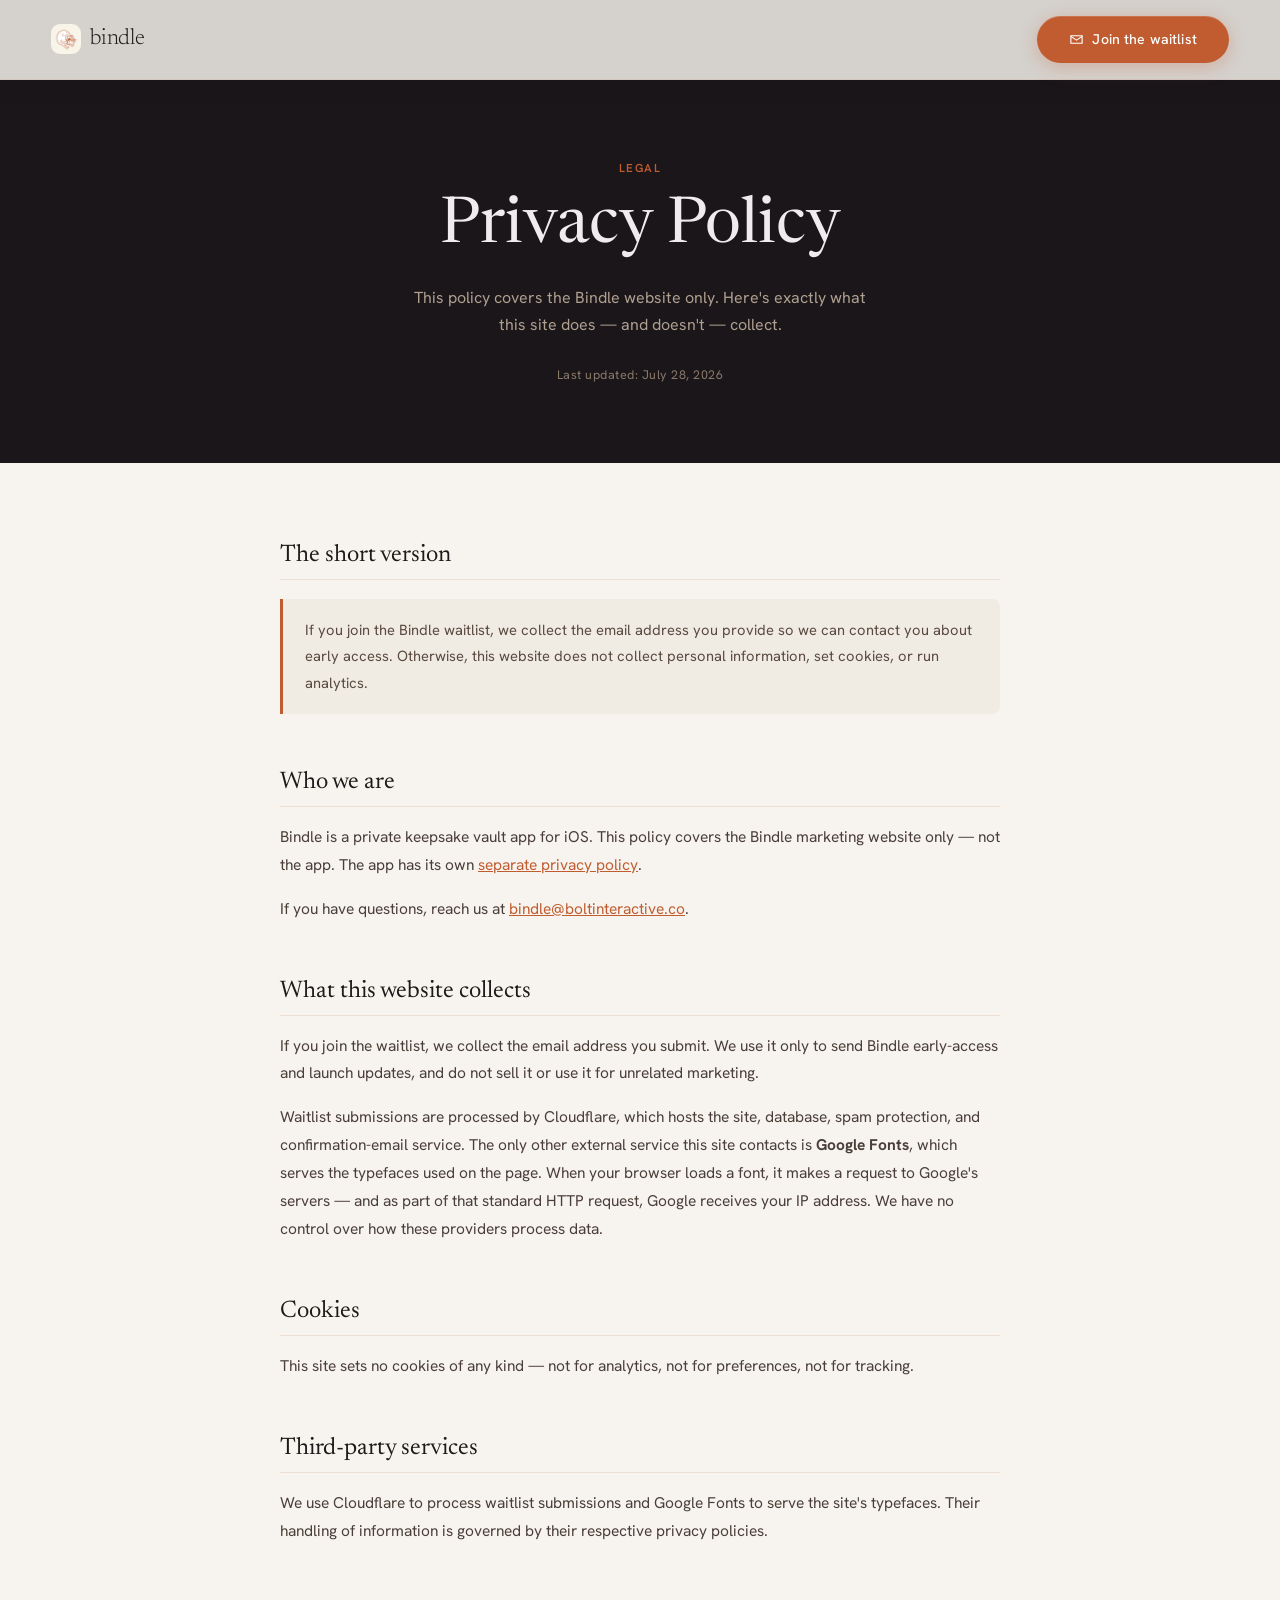
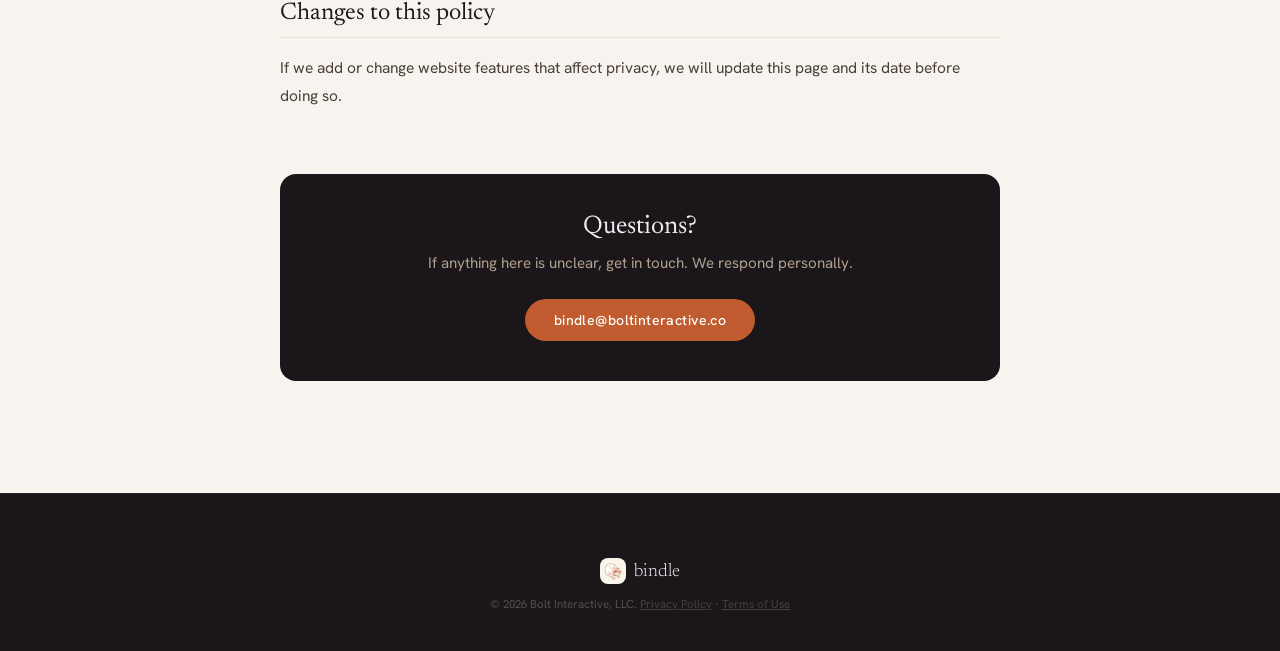
==== commit 892d28a2: "Merge branch 'main' into codex/landing-page-refresh" ====
--- a/privacy.html
+++ b/privacy.html
@@ -279,6 +279,6 @@
   <p class="footer-copy">© 2026 Bolt Interactive, LLC. <a href="privacy.html" style="color: var(--text-muted); text-decoration: underline;">Privacy Policy</a> · <a href="terms.html" style="color: var(--text-muted); text-decoration: underline;">Terms of Use</a></p>
 </footer>
 
-<script src="script.js"></script>
+<script src="script.js" integrity="sha384-CTftI41ZEB/Oj8pB1eNiH5JJCjoAihOC46HuhhXPRu0VOkXctW56ovZQukbuFXyQ"></script>
 </body>
 </html>
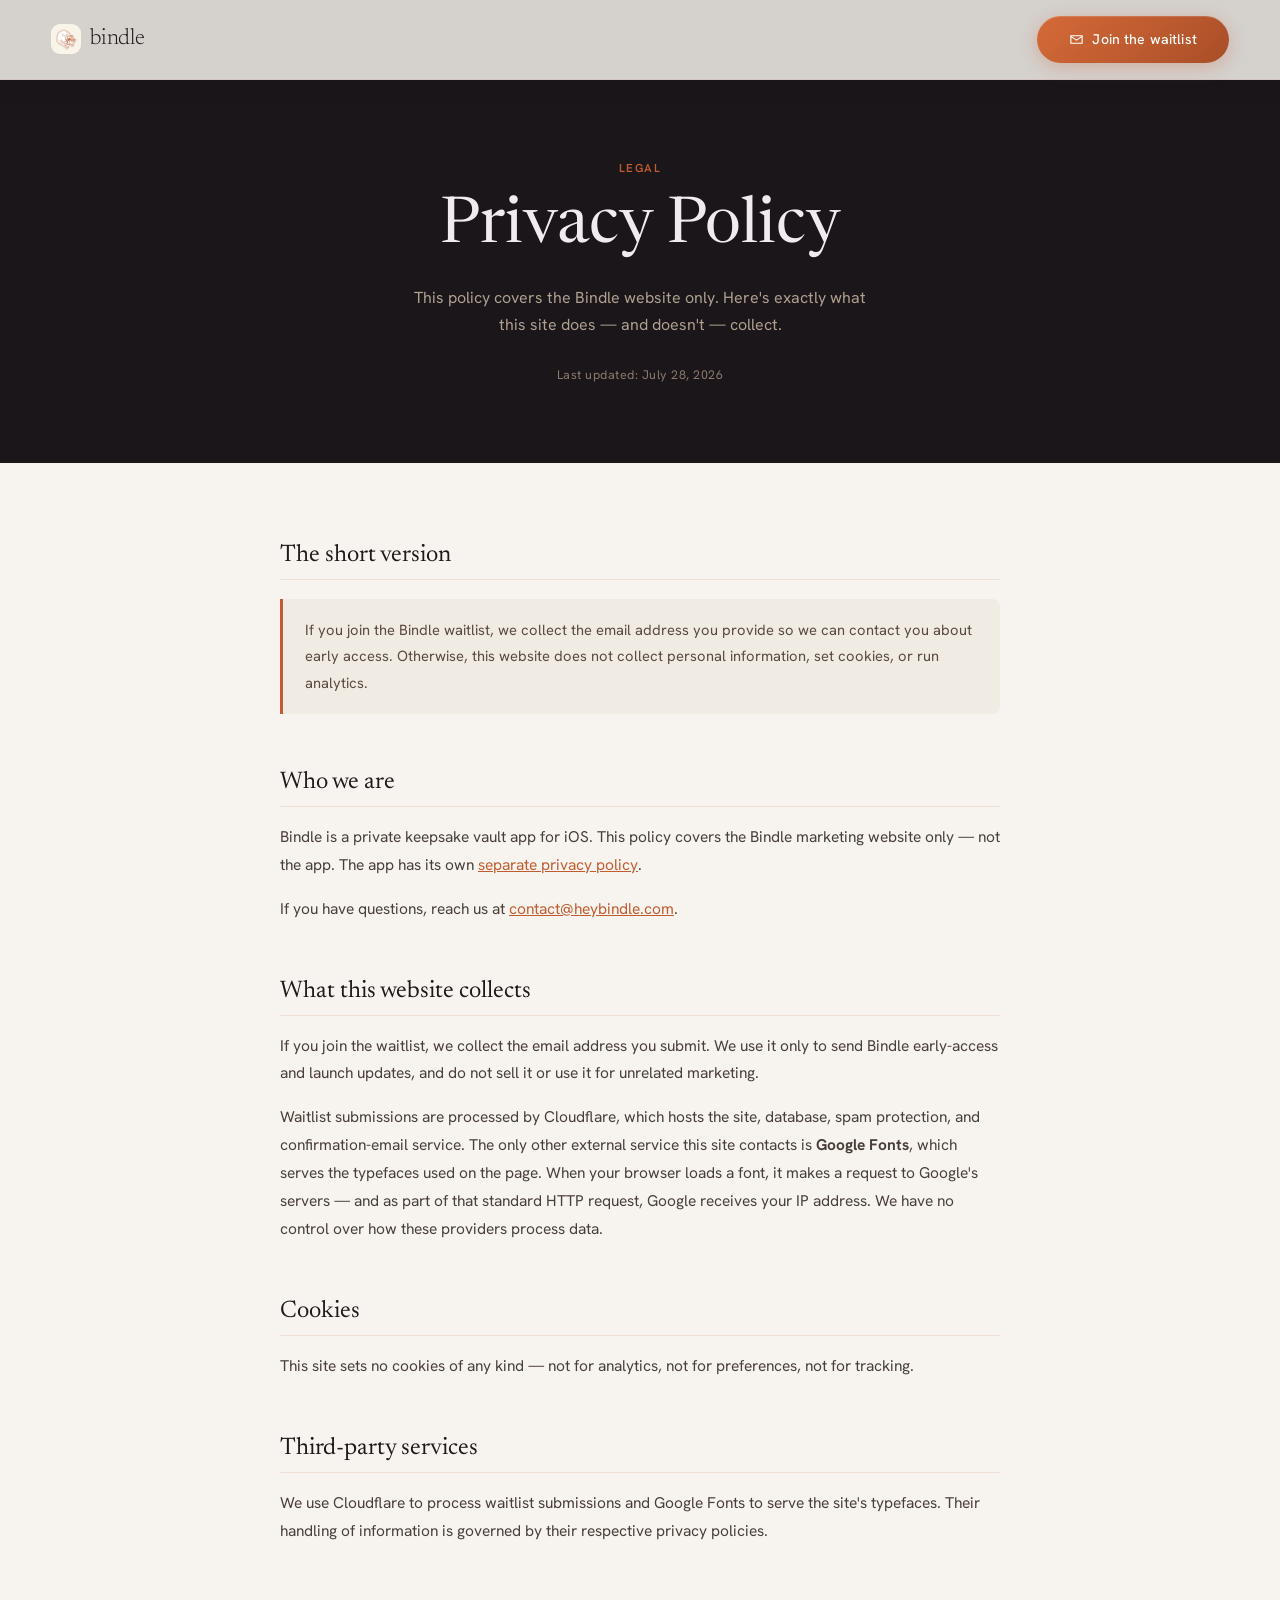
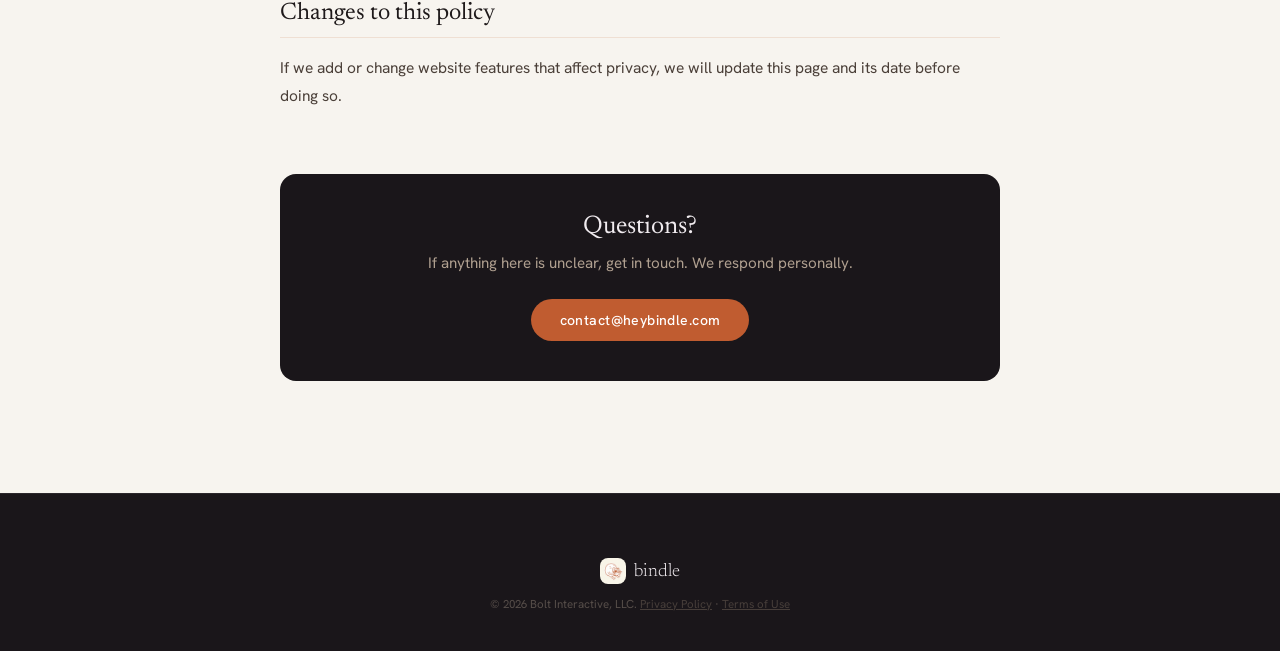
==== commit 8e4428f7: "Update contact emails to heybindle.com domain Support page uses support@heybindle.com; terms and pri" ====
--- a/privacy.html
+++ b/privacy.html
@@ -234,7 +234,7 @@
     <div class="privacy-section">
       <h2>Who we are</h2>
       <p>Bindle is a private keepsake vault app for iOS. This policy covers the Bindle marketing website only — not the app. The app has its own <a href="app/privacy" style="color: var(--accent); text-decoration: underline;">separate privacy policy</a>.</p>
-      <p>If you have questions, reach us at <a href="mailto:bindle@boltinteractive.co" style="color: var(--accent); text-decoration: underline;">bindle@boltinteractive.co</a>.</p>
+      <p>If you have questions, reach us at <a href="mailto:contact@heybindle.com" style="color: var(--accent); text-decoration: underline;">contact@heybindle.com</a>.</p>
     </div>
 
     <div class="privacy-section">
@@ -261,7 +261,7 @@
     <div class="privacy-contact">
       <h2>Questions?</h2>
       <p>If anything here is unclear, get in touch. We respond personally.</p>
-      <a href="mailto:bindle@boltinteractive.co" class="contact-link">bindle@boltinteractive.co</a>
+      <a href="mailto:contact@heybindle.com" class="contact-link">contact@heybindle.com</a>
     </div>
 
   </div>
@@ -279,6 +279,6 @@
   <p class="footer-copy">© 2026 Bolt Interactive, LLC. <a href="privacy.html" style="color: var(--text-muted); text-decoration: underline;">Privacy Policy</a> · <a href="terms.html" style="color: var(--text-muted); text-decoration: underline;">Terms of Use</a></p>
 </footer>
 
-<script src="script.js" integrity="sha384-CTftI41ZEB/Oj8pB1eNiH5JJCjoAihOC46HuhhXPRu0VOkXctW56ovZQukbuFXyQ"></script>
+<script src="script.js"></script>
 </body>
 </html>
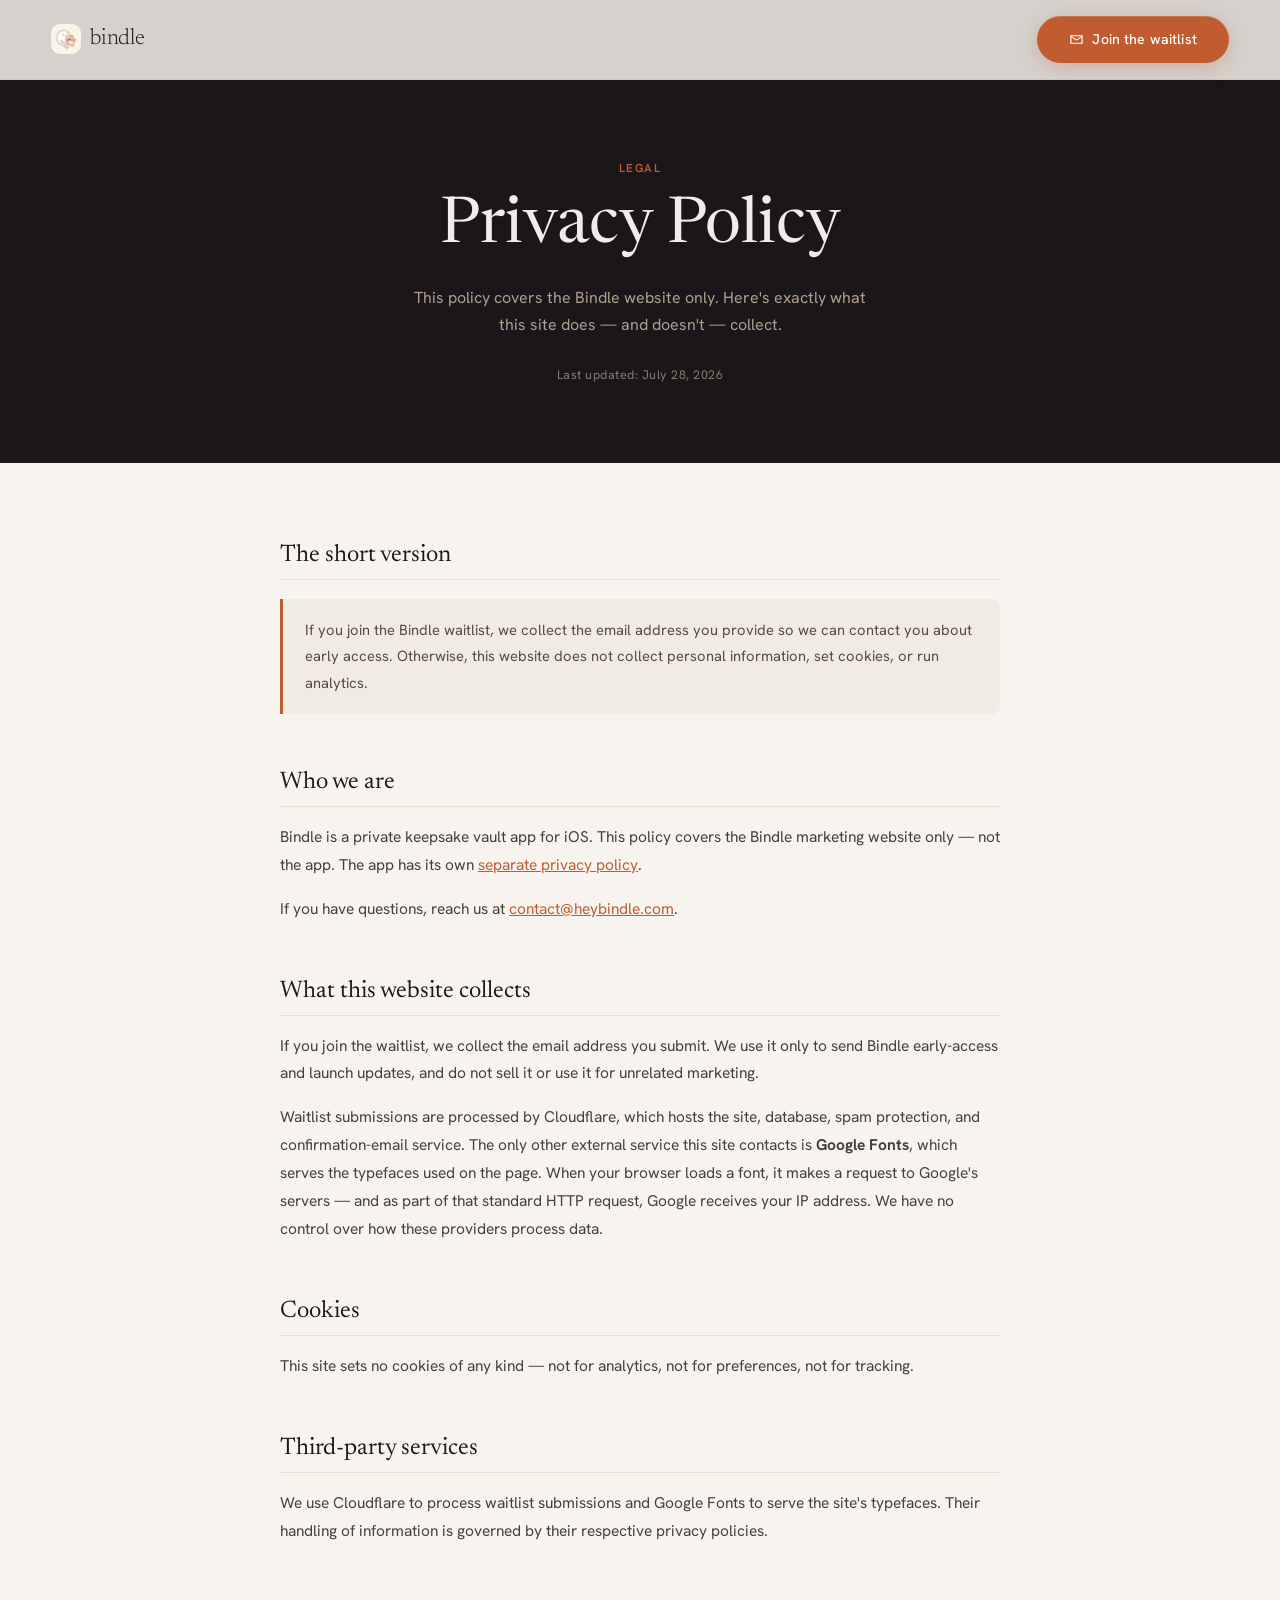
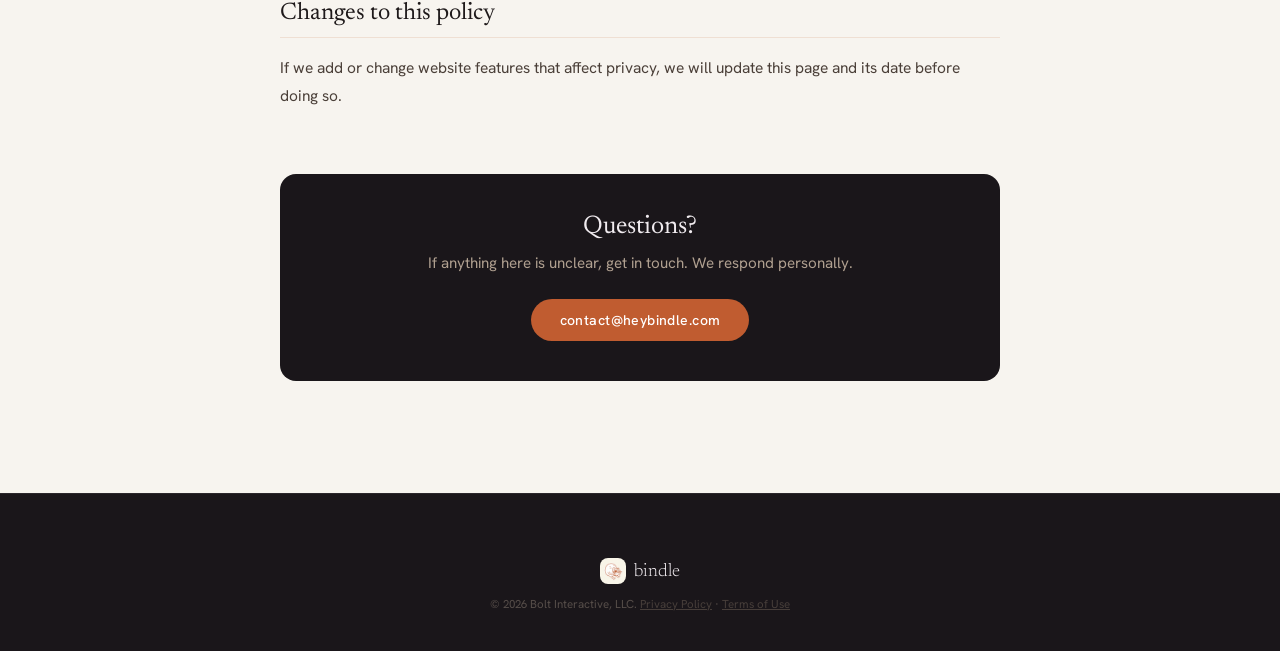
==== commit 249aff95: "Merge branch 'codex/landing-page-refresh' into main Co-Authored-By: Claude Sonnet 5 <noreply@anthrop" ====
--- a/privacy.html
+++ b/privacy.html
@@ -279,6 +279,6 @@
   <p class="footer-copy">© 2026 Bolt Interactive, LLC. <a href="privacy.html" style="color: var(--text-muted); text-decoration: underline;">Privacy Policy</a> · <a href="terms.html" style="color: var(--text-muted); text-decoration: underline;">Terms of Use</a></p>
 </footer>
 
-<script src="script.js"></script>
+<script src="script.js" integrity="sha384-CTftI41ZEB/Oj8pB1eNiH5JJCjoAihOC46HuhhXPRu0VOkXctW56ovZQukbuFXyQ"></script>
 </body>
 </html>
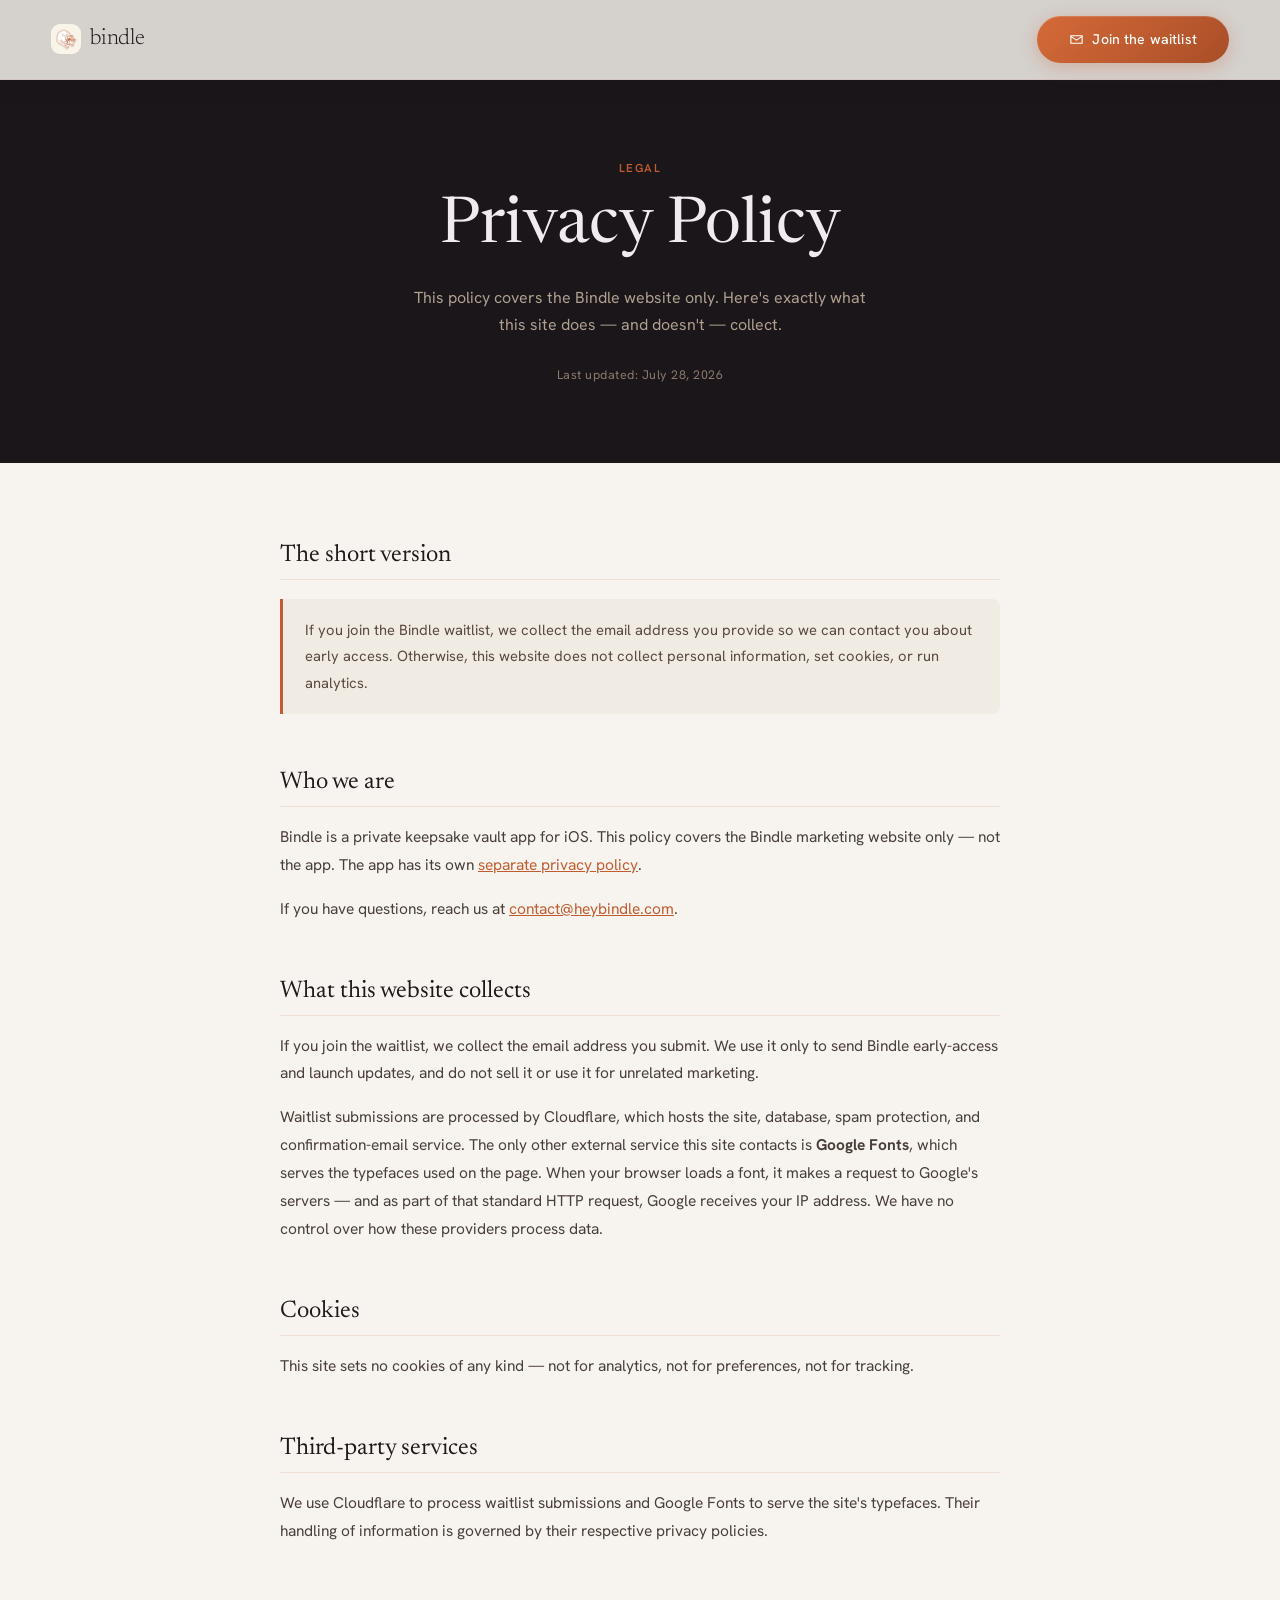
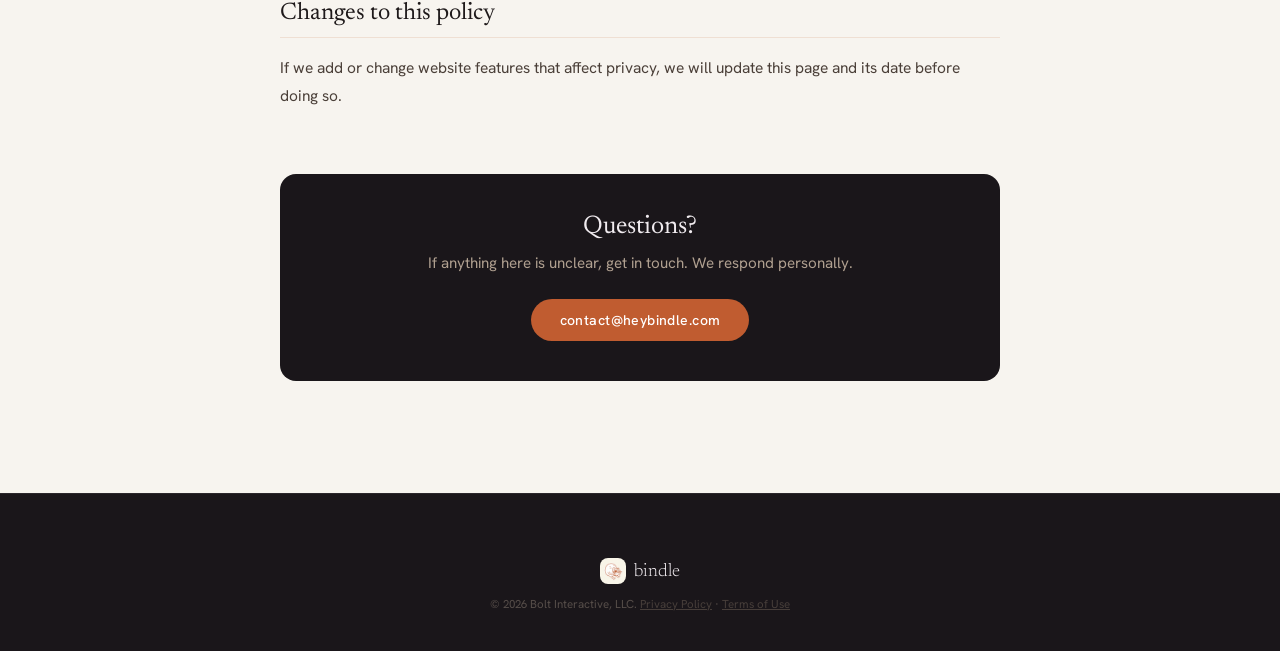
==== commit a46ee05d: "Fix stale SRI hash blocking script.js site-wide script.js changed during last night's merge but the " ====
--- a/privacy.html
+++ b/privacy.html
@@ -279,6 +279,6 @@
   <p class="footer-copy">© 2026 Bolt Interactive, LLC. <a href="privacy.html" style="color: var(--text-muted); text-decoration: underline;">Privacy Policy</a> · <a href="terms.html" style="color: var(--text-muted); text-decoration: underline;">Terms of Use</a></p>
 </footer>
 
-<script src="script.js" integrity="sha384-CTftI41ZEB/Oj8pB1eNiH5JJCjoAihOC46HuhhXPRu0VOkXctW56ovZQukbuFXyQ"></script>
+<script src="script.js" integrity="sha384-a2bwQEItqtDntHeQSmYTyXe6c155NSsn45Wa2aHeSK8e2fVu/oJ8o9N6GzE+oWoA"></script>
 </body>
 </html>
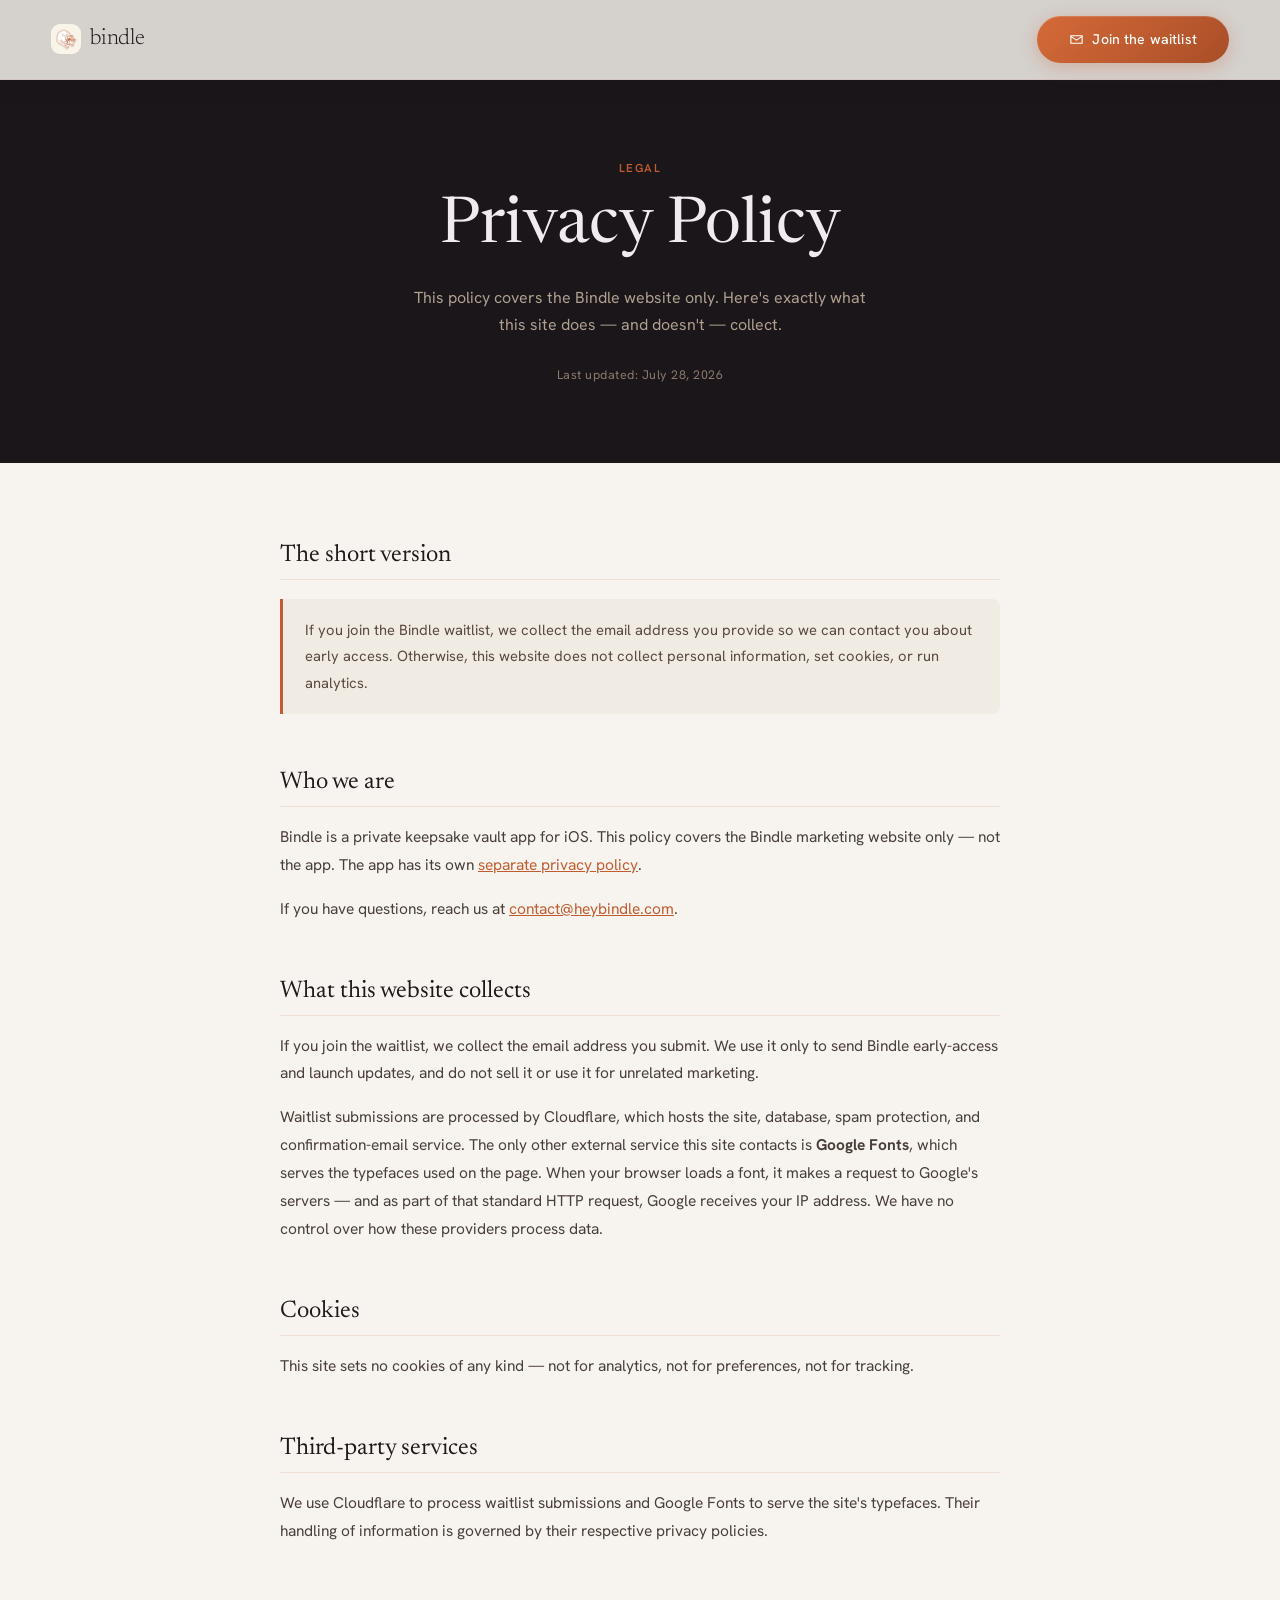
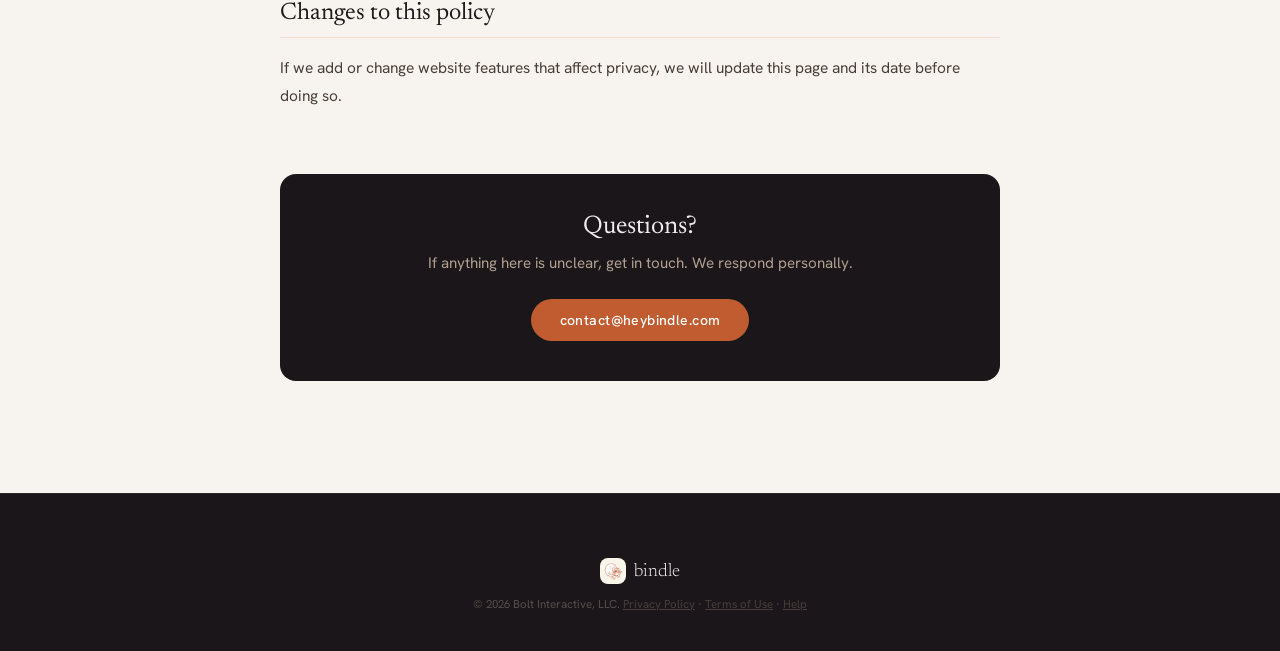
==== commit 907763a2: "Add Help link to site footer Links to the existing app/support.html page (support@heybindle.com).  C" ====
--- a/privacy.html
+++ b/privacy.html
@@ -276,7 +276,7 @@
     <img class="footer-mark" src="img/bindle-mark.png" width="26" height="26" alt="" aria-hidden="true" />
     <span class="footer-name">bindle</span>
   </div>
-  <p class="footer-copy">© 2026 Bolt Interactive, LLC. <a href="privacy.html" style="color: var(--text-muted); text-decoration: underline;">Privacy Policy</a> · <a href="terms.html" style="color: var(--text-muted); text-decoration: underline;">Terms of Use</a></p>
+  <p class="footer-copy">© 2026 Bolt Interactive, LLC. <a href="privacy.html" style="color: var(--text-muted); text-decoration: underline;">Privacy Policy</a> · <a href="terms.html" style="color: var(--text-muted); text-decoration: underline;">Terms of Use</a> · <a href="app/support.html" style="color: var(--text-muted); text-decoration: underline;">Help</a></p>
 </footer>
 
 <script src="script.js" integrity="sha384-a2bwQEItqtDntHeQSmYTyXe6c155NSsn45Wa2aHeSK8e2fVu/oJ8o9N6GzE+oWoA"></script>
